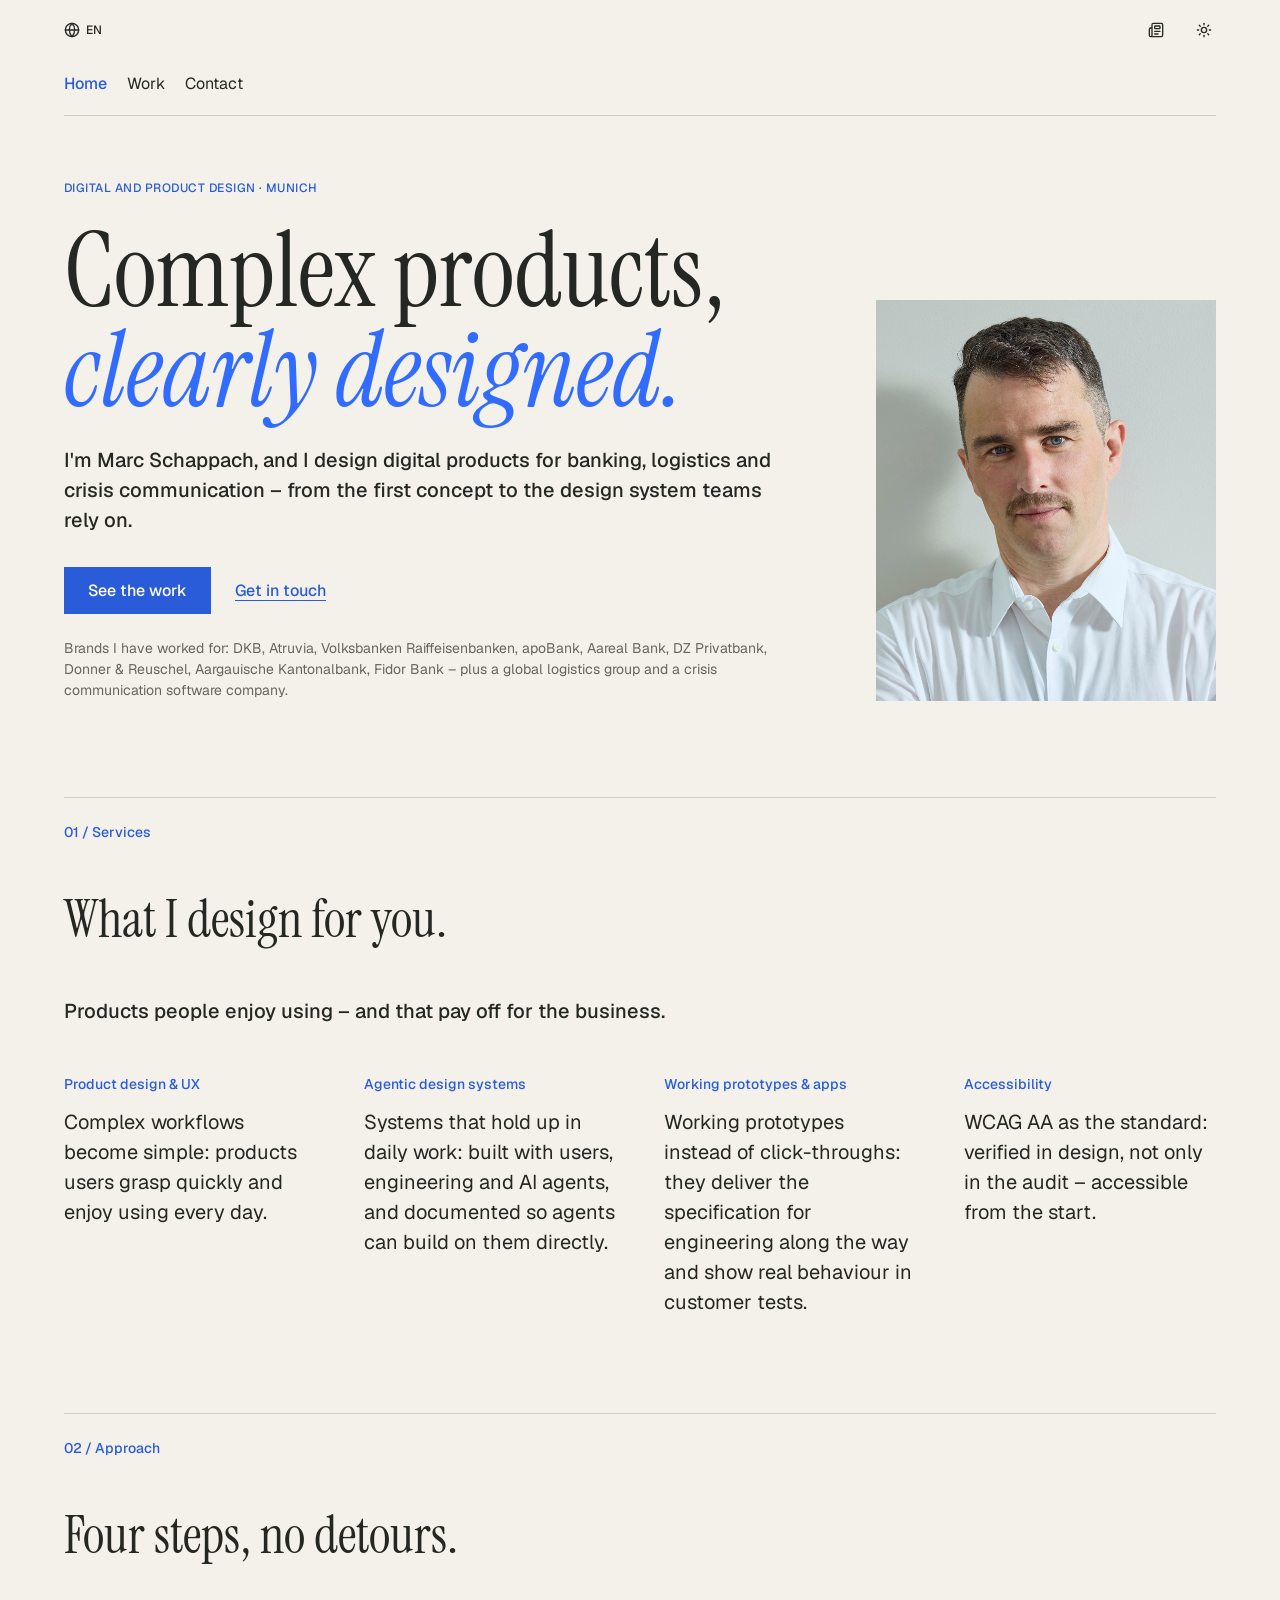
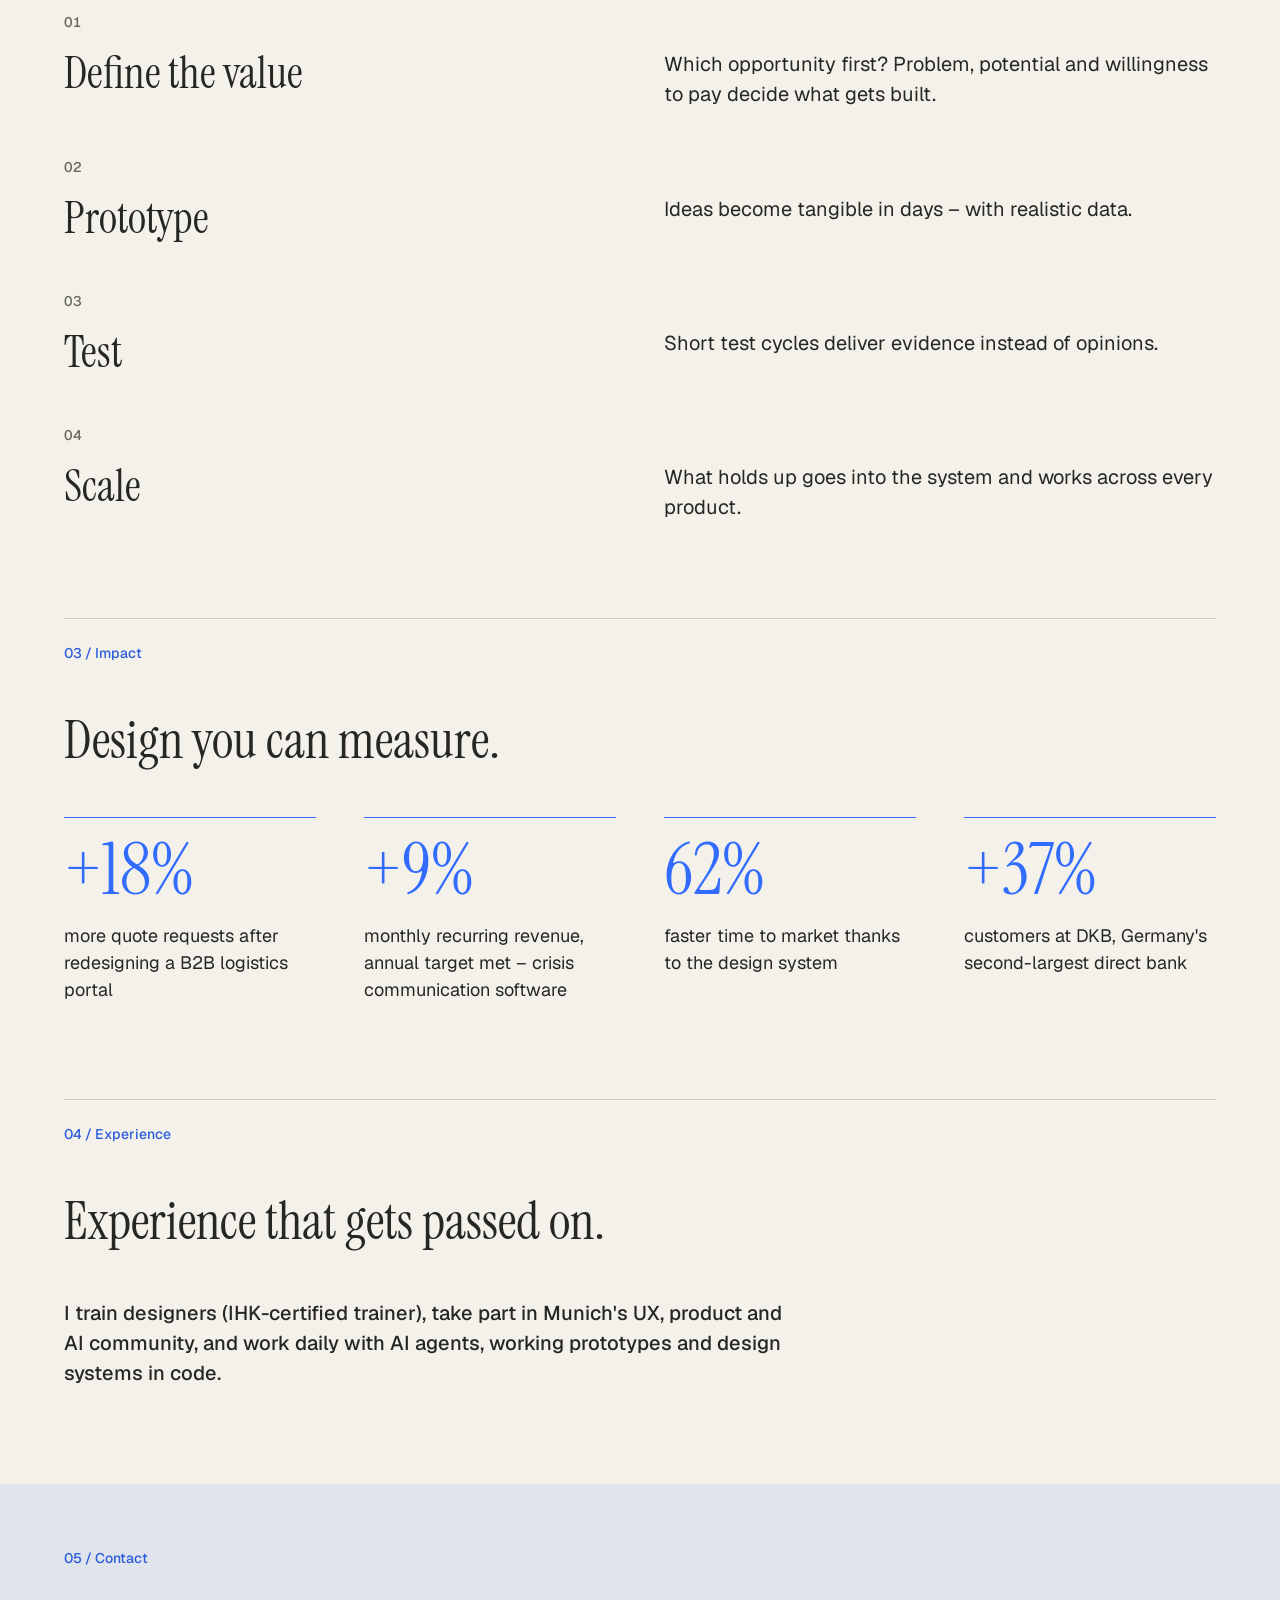
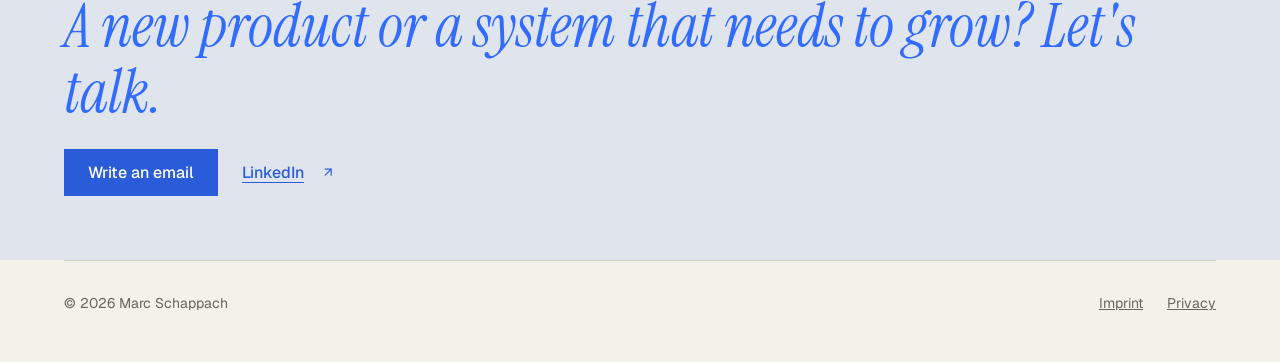
==== en/index.html @ 3225e487 "Hero aiba video" ====
<!DOCTYPE html>
<html lang="en">
<head>
  <meta charset="utf-8">
  <meta name="viewport" content="width=device-width, initial-scale=1">
  <title>Marc Schappach · UX/UI Design Lead</title>
  <meta name="description" content="Design lead for complex B2B products: design systems, automated flows and functional prototypes.">
  <meta name="robots" content="noindex, nofollow">
  <meta name="color-scheme" content="light dark">
  <meta name="theme-color" content="#f6f5f1" media="(prefers-color-scheme: light)">
  <meta name="theme-color" content="#111318" media="(prefers-color-scheme: dark)">
  <link rel="alternate" hreflang="de" href="../">
  <link rel="alternate" hreflang="en" href="./">
  <link rel="preload" href="../fonts/inter-latin-400-normal.woff2" as="font" type="font/woff2" crossorigin>
  <link rel="stylesheet" href="../css/tokens.css?v=20261125">
  <link rel="stylesheet" href="../css/site.css?v=20261125">
  <link rel="stylesheet" href="../css/start.css?v=20261125">
  <link rel="stylesheet" href="../css/editorial.css?v=20261125c">
  <script>
    /* Darstellung (Standard Editorial) und Hell/Dunkel vor dem ersten Rendern setzen – kein Flackern */
    (function () {
      var d = document.documentElement, v = null, m = null;
      try {
        v = localStorage.getItem("view"); m = localStorage.getItem("mode");
        var t = localStorage.getItem("theme"); // Einstellung bis 11/2026
        if (!v && t === "editorial") v = "editorial";
        if (!m && (t === "light" || t === "dark")) m = t;
      } catch (e) {}
      if (v !== "bento") d.setAttribute("data-view", "editorial");
      if (m === "light" || m === "dark") d.setAttribute("data-theme", m);
    })();
  </script>
  <style>[data-view="editorial"] .page--start > main:not(.e-main) { visibility: hidden; }</style>
</head>
<body>
  <a class="skip-link" href="#inhalt">Skip to content</a>
  <div class="page page--start">
    <div class="topbar">
      <a class="bar-btn bar-btn--lang" id="lang-toggle" href="../index.html" hreflang="de" aria-label="EN – switch to German" title="Deutsch"><svg class="lucide lucide-globe" viewBox="0 0 24 24" fill="none" stroke="currentColor" stroke-width="2" stroke-linecap="round" stroke-linejoin="round" aria-hidden="true" focusable="false"><circle cx="12" cy="12" r="10"/><path d="M12 2a14.5 14.5 0 0 0 0 20 14.5 14.5 0 0 0 0-20"/><path d="M2 12h20"/></svg><span class="bar-btn__text">EN</span></a>
      <button class="theme-toggle" id="theme-toggle" type="button">Display</button>
    </div>

    <main id="inhalt">
      <section class="hero" aria-labelledby="titel">
        <span class="hero__deco hero__deco--1" aria-hidden="true"></span>
        <span class="hero__deco hero__deco--2" aria-hidden="true"></span>
        <div class="hero__text">
          <p class="status label">UX/UI Design · Munich</p>
          <h1 class="display" id="titel">Design that works early.</h1>
          <p class="lead hero__lead">Design lead for complex B2B products. I combine design systems, automated flows and functional prototypes so teams can test sooner and decide with more confidence.</p>
        </div>
        <figure class="hero__photo">
          <img src="../img/marc-schappach.jpg" width="373" height="440" alt="Portrait of Marc Schappach" fetchpriority="high">
        </figure>
      </section>

      <section class="section" id="how-i-work" aria-labelledby="how-i-work-title">
        <div class="section__head">
          <p class="label">01 — How I work</p>
          <h2 class="section__title" id="how-i-work-title">From first draft to working prototype – in one go.</h2>
        </div>
        <div class="tools">
          <article class="tool">
            <div class="tool__head">
              <img class="tool__icon" src="../img/tool-figma.svg" width="72" height="72" alt="">
              <div><h3 class="tool__name">Figma</h3><p class="tool__sub">Design system</p></div>
            </div>
            <p class="body">Tokens, components and Code Connect as a single source of truth. Automated flows and early test scripts safeguard quality; structured documentation makes the system readable for AI agents.</p>
          </article>
          <article class="tool">
            <div class="tool__head">
              <img class="tool__icon" src="../img/tool-claude.svg" width="72" height="72" alt="">
              <div><h3 class="tool__name">Claude</h3><p class="tool__sub">Thinking &amp; building</p></div>
            </div>
            <p class="body">Curated Markdown contexts with rules and prompt templates bring Claude into the process – for concepts, copy and code within the boundaries of the design system.</p>
          </article>
          <article class="tool">
            <div class="tool__head">
              <img class="tool__icon" src="../img/tool-lovable.svg" width="72" height="72" alt="">
              <div><h3 class="tool__name">Lovable</h3><p class="tool__sub">Making it tangible</p></div>
            </div>
            <p class="body">Functional prototypes with generated test data and realistic scenarios. Ideas are validated before they go into development.</p>
          </article>
          <p class="lead tools__foot">Design remains the decision. AI and automation shorten the way there.</p>
        </div>
      </section>

      <section class="section" id="approach" aria-labelledby="approach-title">
        <div class="section__head">
          <p class="label">02 — Approach</p>
          <h2 class="section__title" id="approach-title">Methodically from problem to scalable solution.</h2>
        </div>
        <div class="bento">
          <article class="tile tile--surface b-half">
            <p class="label">Understand</p>
            <h3>Context before interface.</h3>
            <p class="body">Stakeholder interviews, context analysis and journey mapping clarify who uses the product and under which conditions. The outcome is prioritised requirements instead of assumptions.</p>
          </article>
          <article class="tile tile--accent b-half">
            <p class="label">Validate</p>
            <h3>Prototypes, not presentations.</h3>
            <p class="body">Functional prototypes make scenarios testable early. Usability tests in short iteration cycles deliver solid insights before any development effort is spent.</p>
          </article>
          <article class="tile tile--warm b-third">
            <p class="label">Scale</p>
            <h3>Systems that hold up.</h3>
            <p class="body">Design systems with tokens, defined states and a direct link to code keep products, platforms and teams consistent.</p>
          </article>
          <article class="tile tile--strong b-third">
            <p class="label">Accessibility</p>
            <h3>WCAG AA as the minimum.</h3>
            <p class="body">Regular accessibility audits and the related certification shape my work. AI-assisted scripts and Markdown rules check contrast, focus order and structure while still in design – not only at audit time.</p>
          </article>
          <article class="tile tile--surface b-third">
            <p class="label">Collaboration</p>
            <h3>Close to product and sales.</h3>
            <p class="body">Design as a basis for decisions in product management, engineering and sales – with measurable goals instead of matters of taste.</p>
          </article>
        </div>
      </section>

      <section class="section" id="impact" aria-labelledby="impact-title">
        <div class="impact">
          <div>
            <p class="label">03 — Impact</p>
            <h2 class="impact__title" id="impact-title">UX design driven by KPIs and OKRs.</h2>
          </div>
          <div class="kpis">
            <div class="tile tile--accent tile--metric">
              <p class="label">Alerting · Crisis management</p>
              <div class="tile__metric-group"><p class="metric">+10 %</p><p class="body">MRR increased – annual target reached</p></div>
            </div>
            <div class="tile tile--surface tile--metric">
              <p class="label">B2B logistics</p>
              <div class="tile__metric-group"><p class="metric">+20 %</p><p class="body">quote requests</p></div>
            </div>
            <div class="tile tile--surface tile--metric">
              <p class="label">Banking · Design system</p>
              <div class="tile__metric-group"><p class="metric">−70 %</p><p class="body">effort for design adjustments</p></div>
            </div>
          </div>
        </div>
      </section>

      <section class="section" id="contact" aria-labelledby="contact-title">
        <div class="contact">
          <div>
            <p class="label">04 — Contact</p>
            <h2 class="section__title" id="contact-title" style="margin-top:12px">Up for a conversation about your next product?</h2>
          </div>
          <div class="contact__actions">
            <a class="button js-mail" data-u="marc" data-d="newneed.de" href="imprint.html">Send an email</a>
            <a class="button button--ghost" href="https://www.linkedin.com/in/marc-schappach-b1103526/" rel="noopener">LinkedIn</a>
          </div>
        </div>
      </section>
    </main>

    <footer class="footer">
      <span>© 2026 Marc Schappach</span>
      <nav aria-label="Legal"><a href="imprint.html">Imprint</a><a href="privacy.html">Privacy</a></nav>
    </footer>
  </div>
  <nav class="nav" aria-label="Main navigation">
    <a href="./" aria-current="page">Home</a>
    <a href="./references/">Work</a>
    <a href="./#contact">Contact</a>
  </nav>
  <template id="editorial-start">
    <main id="inhalt" class="e-main">
      <section class="e-hero e-sec" aria-labelledby="titel">
        <div class="e-hero__text">
          <p class="e-meta e-meta--accent">Digital and product design · Munich</p>
          <h1 class="e-display" id="titel"><span>Complex products,</span> <span class="e-it">clearly designed.</span></h1>
          <p class="e-lead e-measure">I'm Marc Schappach, and I design digital products for banking, logistics and crisis communication – from the first concept to the design system teams rely on.</p>
          <div class="e-actions"><a class="e-button" href="references/">See the work</a><a class="e-link" href="#contact">Get in touch</a></div>
          <p class="e-brands">Brands I have worked for: DKB, Atruvia, Volksbanken Raiffeisenbanken, apoBank, Aareal Bank, DZ Privatbank, Donner &amp; Reuschel, Aargauische Kantonalbank, Fidor Bank – plus a global logistics group and a crisis communication software company.</p>
        </div>
        <figure class="e-hero__photo"><img src="../img/marc-schappach.jpg" width="373" height="440" alt="Portrait of Marc Schappach"></figure>
      </section>
      <section class="e-sec e-stack" id="services" aria-labelledby="services-titel">
        <h2 class="e-mark" id="services-titel">01 / Services</h2>
        <p class="e-heading">What I design for you.</p>
        <p class="e-lead e-intro">Products people enjoy using – and that pay off for the business.</p>
        <div class="e-cols e-cols--4"><div class="e-col"><h3>Product design &amp; UX</h3><p class="e-body">Complex workflows become simple: products users grasp quickly and enjoy using every day.</p></div><div class="e-col"><h3>Agentic design systems</h3><p class="e-body">Systems that hold up in daily work: built with users, engineering and AI agents, and documented so agents can build on them directly.</p></div><div class="e-col"><h3>Working prototypes &amp; apps</h3><p class="e-body">Working prototypes instead of click-throughs: they deliver the specification for engineering along the way and show real behaviour in customer tests.</p></div><div class="e-col"><h3>Accessibility</h3><p class="e-body">WCAG AA as the standard: verified in design, not only in the audit – accessible from the start.</p></div></div>
      </section>
      <section class="e-sec e-stack" id="approach" aria-labelledby="approach-titel">
        <h2 class="e-mark" id="approach-titel">02 / Approach</h2>
        <p class="e-heading">Four steps, no detours.</p>
        <div class="e-step__head"><p class="e-step__label e-step__num">01</p><div class="e-step__row"><h3 class="e-step__title">Define the value</h3><p class="e-body">Which opportunity first? Problem, potential and willingness to pay decide what gets built.</p></div></div><div class="e-step__head"><p class="e-step__label e-step__num">02</p><div class="e-step__row"><h3 class="e-step__title">Prototype</h3><p class="e-body">Ideas become tangible in days – with realistic data.</p></div></div><div class="e-step__head"><p class="e-step__label e-step__num">03</p><div class="e-step__row"><h3 class="e-step__title">Test</h3><p class="e-body">Short test cycles deliver evidence instead of opinions.</p></div></div><div class="e-step__head"><p class="e-step__label e-step__num">04</p><div class="e-step__row"><h3 class="e-step__title">Scale</h3><p class="e-body">What holds up goes into the system and works across every product.</p></div></div>
      </section>
      <section class="e-sec e-stack" id="impact" aria-labelledby="impact-titel">
        <h2 class="e-mark" id="impact-titel">03 / Impact</h2>
        <p class="e-heading">Design you can measure.</p>
        <div class="e-kpis e-kpis--4"><div class="e-kpi"><p class="e-kpi__value"><span class="e-sr">+20%</span><span aria-hidden="true" data-count>+20%</span></p><p class="e-kpi__text">more quote requests after redesigning a B2B logistics portal</p></div><div class="e-kpi"><p class="e-kpi__value"><span class="e-sr">+10%</span><span aria-hidden="true" data-count>+10%</span></p><p class="e-kpi__text">monthly recurring revenue, annual target met – crisis communication software</p></div><div class="e-kpi"><p class="e-kpi__value"><span class="e-sr">70%</span><span aria-hidden="true" data-count>70%</span></p><p class="e-kpi__text">faster time to market thanks to the design system</p></div><div class="e-kpi"><p class="e-kpi__value"><span class="e-sr">+42%</span><span aria-hidden="true" data-count>+42%</span></p><p class="e-kpi__text">customers at DKB, Germany's second-largest direct bank</p></div></div>
      </section>
      <section class="e-sec e-stack" id="experience" aria-labelledby="experience-titel">
        <h2 class="e-mark" id="experience-titel">04 / Experience</h2>
        <p class="e-heading">Experience that gets passed on.</p>
        <p class="e-lead e-intro">I train designers (IHK-certified trainer), take part in Munich's UX, product and AI community, and work daily with AI agents, working prototypes and design systems in code.</p>
      </section>
      <section class="e-sec e-takeaway" id="contact" aria-labelledby="contact-titel">
        <p class="e-label">05 / Contact</p>
        <h2 class="e-quote" id="contact-titel">A new product or a system that needs to grow? Let's talk.</h2>
        <div class="e-actions">
          <a class="e-button js-mail" data-u="marc" data-d="newneed.de" href="imprint.html">Write an email</a>
          <a class="e-link" href="https://www.linkedin.com/in/marc-schappach-b1103526/" rel="noopener">LinkedIn<svg class="arrow arrow--link lucide lucide-arrow-up-right" viewBox="0 0 24 24" fill="none" stroke="currentColor" stroke-width="2" stroke-linecap="round" stroke-linejoin="round" aria-hidden="true" focusable="false"><path d="M7 7h10v10"/><path d="M7 17 17 7"/></svg></a>
        </div>
      </section>
    </main>
  </template>
  <script src="../js/theme.js?v=20261125"></script>
  <script src="../js/site.js?v=20261125"></script>
  <script src="../js/editorial.js?v=20261125"></script>
</body>
</html>
---- css/tokens.css ----
/* ==========================================================================
   Design Tokens – 1:1 aus der Figma-Datei „CV 2026“
   Collection „Theme“: Modus Farbig (= Light) und Modus Dark.
   Light/Dark über light-dark(); umgeschaltet per prefers-color-scheme
   oder manuell über <html data-theme="light|dark">.
   ========================================================================== */

@font-face {
  font-family: "Inter";
  font-weight: 300;
  font-style: normal;
  font-display: swap;
  src: url("../fonts/inter-latin-300-normal.woff2") format("woff2");
}
@font-face {
  font-family: "Inter";
  font-weight: 400;
  font-style: normal;
  font-display: swap;
  src: url("../fonts/inter-latin-400-normal.woff2") format("woff2");
}
@font-face {
  font-family: "IBM Plex Mono";
  font-weight: 400;
  font-style: normal;
  font-display: swap;
  src: url("../fonts/ibm-plex-mono-latin-400-normal.woff2") format("woff2");
}

:root {
  color-scheme: light dark;
}
:root[data-theme="light"] {
  color-scheme: light;
}
:root[data-theme="dark"] {
  color-scheme: dark;
}

:root {
  /* Flächen */
  --color-bg-page: light-dark(#f6f5f1, #111318);
  --color-bg-surface: light-dark(#ffffff, #2a2d36);
  --color-bg-accent: light-dark(#e3eaff, #2a2d36);
  --color-bg-warm: light-dark(#ffe2cf, #2a2d36);
  --color-bg-strong: light-dark(#a9bdff, #45495a);
  --color-bg-kobalt: light-dark(#1a2676, #45495a);
  --color-bg-inverse: light-dark(#111318, #ffffff);
  --color-bg-code: #181818; /* Code-Screenshot-Kachel, in beiden Modi dunkel */

  /* Text */
  --color-text-primary: light-dark(#111318, #ffffff);
  --color-text-secondary: light-dark(#45495a, #dcdbd3);
  --color-text-on-strong: light-dark(#111318, #ffffff);
  --color-text-on-kobalt: #ffffff;
  --color-text-on-inverse: light-dark(#ffffff, #111318);

  /* Linien, Fokus */
  --color-border-rule: light-dark(#dcdbd3, #45495a);
  --color-focus: light-dark(#111318, #ffffff);
  --color-border-control: #6b6f7d;
  --color-error: light-dark(#9b1c14, #ffffff);
  --color-bg-inverse-hover: light-dark(#2a2d36, #dcdbd3);

  /* Radien, Abstände (Figma: Radius, Spacing) */
  --radius-lg: 24px;
  --radius-xl: 32px;
  --radius-full: 999px;
  --space-tile: 20px; /* Mobile */
  --layout-gap: 12px; /* Mobile */
  --page-pad: 16px;

  /* Typografie – Mobile-Stile */
  --font-sans: "Inter", system-ui, -apple-system, "Segoe UI", Roboto, sans-serif;
  --font-mono: "IBM Plex Mono", ui-monospace, "SFMono-Regular", Menlo, monospace;

  --type-display-size: 40px;
  --type-display-line: 44px;
  --type-display-track: -1.5px;
  --type-heading-size: 28px;
  --type-heading-line: 34px;
  --type-heading-track: -0.5px;
  --type-lead-size: 20px;
  --type-lead-line: 28px;
  --type-lead-track: -0.3px;
  --type-body-size: 16px;
  --type-body-line: 24px;
  --type-metric-size: 40px;
  --type-metric-line: 40px;
  --type-metric-track: -1.5px;
  --type-label-size: 12px;
  --type-label-line: 16px;

  --shadow-nav: light-dark(0 2px 10px rgb(0 0 0 / 0.08), 0 2px 12px rgb(0 0 0 / 0.5));
}

/* Web-Stile ab Tablet/Desktop (Figma: Web/Display, Lead, Body, Metric, Label) */
@media (min-width: 900px) {
  :root {
    --space-tile: 32px;
    --layout-gap: 16px;
    --page-pad: 64px;
    --type-display-size: 64px;
    --type-display-line: 68px;
    --type-display-track: -2px;
    --type-heading-size: 36px;
    --type-heading-line: 44px;
    --type-heading-track: -1px;
    --type-lead-size: 24px;
    --type-lead-line: 32px;
    --type-lead-track: -0.5px;
    --type-body-size: 18px;
    --type-body-line: 28px;
    --type-metric-size: 56px;
    --type-metric-line: 56px;
    --type-metric-track: -2px;
    --type-label-size: 13px;
    --type-label-line: 18px;
  }
}
---- css/site.css ----
/* ==========================================================================
   Seitenstile – Mobile first (390 px), ab 900 px Bento-Raster aus Web Desktop
   ========================================================================== */

*,
*::before,
*::after {
  box-sizing: border-box;
}

html {
  -webkit-text-size-adjust: 100%;
}

body {
  margin: 0;
  background: var(--color-bg-page);
  color: var(--color-text-primary);
  font-family: var(--font-sans);
  font-size: var(--type-body-size);
  line-height: var(--type-body-line);
  -webkit-font-smoothing: antialiased;
}

img {
  display: block;
  max-width: 100%;
  height: auto;
}

p,
h1,
h2,
ul,
figure {
  margin: 0;
  padding: 0;
}

ul {
  list-style: none;
}

/* ---------- Fokus (WCAG 2.4.7 / 2.4.11): 3 px Außenrand ---------- */
:focus-visible {
  outline: 3px solid var(--color-focus);
  outline-offset: 3px;
}

.skip-link {
  position: absolute;
  left: 16px;
  top: -80px;
  z-index: 20;
  padding: 14px 20px;
  border-radius: var(--radius-full);
  background: var(--color-bg-inverse);
  color: var(--color-text-on-inverse);
  font-size: 15px;
  line-height: 20px;
  text-decoration: none;
}
.skip-link:focus {
  top: 16px;
}

/* ---------- Seite & Raster ---------- */
.page {
  max-width: 1280px;
  margin: 0 auto;
  padding: 0 var(--page-pad) 120px;
}

.topbar {
  display: flex;
  justify-content: space-between;
  align-items: center;
  gap: 8px;
  padding: 8px 0;
}

.theme-toggle {
  display: inline-flex;
  align-items: center;
  min-height: 48px;
  padding: 0 16px;
  border: 0;
  border-radius: var(--radius-full);
  background: transparent;
  color: var(--color-text-secondary);
  font-family: var(--font-mono);
  font-size: var(--type-label-size);
  line-height: var(--type-label-line);
  letter-spacing: 0.04em;
  text-transform: uppercase;
  cursor: pointer;
}
.theme-toggle:hover {
  box-shadow: inset 0 0 0 2px var(--color-text-primary);
}
/* Sprachschalter: gleiche Form wie der Darstellungs-Schalter, aber ein Link auf die Gegenseite */
a.theme-toggle {
  text-decoration: none;
}

.grid {
  display: grid;
  grid-template-columns: repeat(2, minmax(0, 1fr));
  gap: var(--layout-gap);
}

.c-full { grid-column: 1 / -1; }
.c-main { grid-column: 1 / -1; }
.c-side { grid-column: 1 / -1; }
.c-third { grid-column: 1 / -1; }
.c-half { grid-column: span 1; }

@media (min-width: 900px) {
  .grid { grid-template-columns: repeat(3, minmax(0, 1fr)); }
  .c-main { grid-column: span 2; }
  .c-side,
  .c-third,
  .c-half { grid-column: span 1; }
}

/* ---------- Bento-Kachel (Web/Bento-Kachel) ---------- */
.tile {
  display: flex;
  flex-direction: column;
  justify-content: space-between;
  gap: 24px;
  padding: var(--space-tile);
  border-radius: var(--radius-lg);
  color: var(--color-text-primary);
  min-width: 0;
}

.tile--surface { background: var(--color-bg-surface); }
.tile--accent { background: var(--color-bg-accent); }
.tile--warm { background: var(--color-bg-warm); }
.tile--strong { background: var(--color-bg-strong); color: var(--color-text-on-strong); }
.tile--kobalt { background: var(--color-bg-kobalt); color: var(--color-text-on-kobalt); }

.tile--tall { min-height: 240px; }
.tile--metric { min-height: 190px; }
.tile--rows { gap: 16px; }

@media (min-width: 900px) {
  .tile--tall { min-height: 360px; }
  .tile--metric { min-height: 220px; }
  .tile--text { min-height: 240px; }
  .tile--wide { min-height: 360px; }
  .tile--short { min-height: 200px; }
}

.label {
  font-weight: 400;
  font-family: var(--font-mono);
  font-size: var(--type-label-size);
  line-height: var(--type-label-line);
  letter-spacing: 0.04em;
  text-transform: uppercase;
  color: var(--color-text-secondary);
}
.tile--strong .label { color: var(--color-text-on-strong); }
.tile--kobalt .label { color: var(--color-text-on-kobalt); }

.display {
  font-size: var(--type-display-size);
  line-height: var(--type-display-line);
  letter-spacing: var(--type-display-track);
  font-weight: 400;
  overflow-wrap: break-word;
}

.lead {
  font-size: var(--type-lead-size);
  line-height: var(--type-lead-line);
  letter-spacing: var(--type-lead-track);
}

.body {
  font-size: var(--type-body-size);
  line-height: var(--type-body-line);
}

.metric {
  font-size: var(--type-metric-size);
  line-height: var(--type-metric-line);
  letter-spacing: var(--type-metric-track);
  font-weight: 300;
}

.tile__metric-group {
  display: flex;
  flex-direction: column;
  gap: 12px;
}
.tile--metric .body { color: var(--color-text-secondary); }
.tile--strong.tile--metric .body { color: var(--color-text-on-strong); }

/* Aufzählung: feiner Strich, Folgezeilen fluchten mit dem Text (hängender Einzug) */
.list {
  list-style: none;
  margin: 0;
  padding: 0;
  display: flex;
  flex-direction: column;
  gap: 0.45em;
}
.list li {
  position: relative;
  padding-left: 1.1em;
}
.list li::before {
  content: "–";
  position: absolute;
  left: 0;
  font-weight: 300;
  opacity: 0.45;
}

/* Deutsche Texte automatisch trennen (Video-telefonie statt Videotelefoni-e) */
:lang(de) .heading,
:lang(de) .lead,
:lang(de) .body {
  -webkit-hyphens: auto;
  hyphens: auto;
  hyphenate-limit-chars: 7 3 3;
  overflow-wrap: normal;
}

/* Große Titel nur an gesetzten Stellen trennen (&shy; im Text, z. B. Video|telefonie) */
:lang(de) .display { -webkit-hyphens: manual; hyphens: manual; }

/* Zustände der Live Activity: untereinander, ab Tablet zweispaltig */
.states {
  list-style: none;
  margin: 0;
  padding: 0;
  display: grid;
  grid-template-columns: 1fr;
  gap: 12px;
  align-items: start;
}
@media (min-width: 700px) {
  .states { grid-template-columns: 1fr 1fr; gap: 16px; }
}
.states img {
  display: block;
  width: 100%;
  height: auto;
}

/* ---------- Kachel als Link: ganze Fläche klickbar ---------- */
a.tile {
  color: inherit;
  text-decoration: none;
}
@media (hover: hover) {
  a.tile:hover {
    box-shadow: inset 0 0 0 2px var(--color-text-primary); /* Hover: Form, nicht nur Farbe */
  }
}
a.tile:active {
  box-shadow: inset 0 0 0 3px var(--color-text-primary), inset 0 3px 8px rgb(0 0 0 / 0.18);
}
.arrow {
  display: inline-block;
  width: 0.9em;
  height: 0.9em;
  margin-left: 0.15em;
  vertical-align: -0.08em;
}

/* ---------- Bilder ---------- */
.figure {
  display: flex;
  flex-direction: column;
  gap: 12px;
  min-width: 0;
}
.shot {
  overflow: hidden;
  border-radius: var(--radius-lg); /* Exporte haben Rundung eingebrannt; CSS-Radius schneidet identisch nach */
}
.shot img {
  width: 100%;
  height: auto;
}

.code-tile {
  overflow: hidden;
  border-radius: var(--radius-xl);
  background: var(--color-bg-code);
}
.code-tile .shot {
  border-radius: 0;
}

@media (min-width: 900px) {
  .figure { gap: 22px; }
}

/* ---------- Navigation (Web/Navigation, schwebende Pille) ---------- */
.nav {
  position: fixed;
  left: 50%;
  bottom: 16px;
  z-index: 10;
  display: flex;
  gap: 4px;
  padding: 6px;
  transform: translateX(-50%);
  border-radius: var(--radius-full);
  background: var(--color-bg-surface);
  box-shadow: var(--shadow-nav);
}
.nav a {
  display: flex;
  align-items: center;
  min-height: 48px;
  padding: 0 16px;
  border-radius: var(--radius-full);
  color: var(--color-text-primary);
  font-size: 15px;
  line-height: 20px;
  text-decoration: none;
  white-space: nowrap;
}
.nav a:hover {
  box-shadow: inset 0 0 0 2px var(--color-text-primary);
}
.nav a[aria-current="page"] {
  background: var(--color-bg-inverse);
  color: var(--color-text-on-inverse);
}
/* Mobile: „Über mich“ und „Lebenslauf“ ausblenden */
.nav .nav__desktop { display: none; }
@media (min-width: 600px) {
  .nav .nav__desktop { display: flex; }
}

/* ---------- Referenz-Navigation (oben auf jeder Referenzseite) ---------- */
.ref-nav ul {
  display: flex;
  gap: 8px;
  overflow-x: auto;
  scroll-padding-inline: 24px;
  padding: 3px; /* Platz für Fokusrahmen */
  margin: -3px;
  scrollbar-width: none;
}
.ref-nav ul::-webkit-scrollbar { display: none; }
.ref-nav a {
  display: flex;
  align-items: center;
  gap: 10px;
  min-height: 48px;
  padding: 0 18px;
  border-radius: var(--radius-full);
  background: var(--color-bg-surface);
  color: var(--color-text-primary);
  font-size: 15px;
  line-height: 20px;
  text-decoration: none;
  white-space: nowrap;
}
@media (hover: hover) {
  .ref-nav a:hover { box-shadow: inset 0 0 0 2px var(--color-text-primary); }
}
.ref-nav a[aria-current="page"] {
  background: var(--color-bg-inverse);
  color: var(--color-text-on-inverse);
}
.ref-nav__num {
  font-family: var(--font-mono);
  font-size: var(--type-label-size);
  line-height: var(--type-label-line);
  letter-spacing: 0.04em;
}

/* ---------- Bewegung reduzieren ---------- */
@media (prefers-reduced-motion: reduce) {
  * { scroll-behavior: auto !important; transition: none !important; animation: none !important; }
}

/* ---------- Zugangsmaske (Mobile · Geschützter Bereich – Zugang) ---------- */
.page--gate .grid { display: block; max-width: 560px; margin: 0 auto; padding-top: 56px; }
@media (min-width: 900px) { .page--gate .grid { padding-top: 120px; } }

.gate { gap: 20px; padding: 28px var(--space-tile); justify-content: flex-start; }
.heading {
  font-size: var(--type-heading-size);
  line-height: var(--type-heading-line);
  letter-spacing: var(--type-heading-track);
  font-weight: 400;
}
.gate__copy { color: var(--color-text-secondary); }

.field { display: flex; flex-direction: column; gap: 8px; }
.field__label { font-weight: 600; font-size: 16px; line-height: 22px; }
.field__input {
  width: 100%;
  min-height: 52px;
  padding: 15px 20px;
  border: 1px solid var(--color-border-control);
  border-radius: var(--radius-full);
  background: var(--color-bg-surface);
  color: var(--color-text-primary);
  font: inherit;
  font-size: 18px;
  line-height: 22px;
}
.field__input:hover { border-color: var(--color-text-primary); }
.field__input[aria-invalid="true"] { border-color: var(--color-error); box-shadow: inset 0 0 0 1px var(--color-error); }
.field__hint { font-size: 14px; line-height: 20px; color: var(--color-text-secondary); }
.field__error {
  display: flex; gap: 8px; align-items: flex-start;
  font-size: 14px; line-height: 20px; font-weight: 600; color: var(--color-error);
}
.field__error[hidden] { display: none; }
.field__error svg { flex: none; width: 20px; height: 20px; }

.button {
  display: inline-flex; align-items: center; justify-content: center;
  width: 100%; min-height: 48px; padding: 14px 24px;
  border: 0; border-radius: var(--radius-full);
  background: var(--color-bg-inverse); color: var(--color-text-on-inverse);
  font: inherit; font-weight: 600; font-size: 16px; line-height: 20px; cursor: pointer;
}
.button:hover { background: var(--color-bg-inverse-hover); box-shadow: inset 0 0 0 2px var(--color-text-primary); }
.button[aria-disabled="true"] { opacity: 0.6; cursor: progress; }
.gate form { display: flex; flex-direction: column; gap: 20px; }
.gate__request { font-size: 16px; line-height: 22px; }
.gate__request a {
  color: var(--color-text-primary); font-weight: 600;
  text-decoration: underline; text-underline-offset: 4px; text-decoration-thickness: 1px;
}
.gate__request a:hover { text-decoration-thickness: 2px; }

/* ---------- Referenz-Seiten: Handy-Bild-Kachel, Stapel, Textspalte ---------- */
.stack { display: flex; flex-direction: column; gap: 12px; }
.body--secondary { color: var(--color-text-secondary); }
.c-text2 { grid-column: 1 / -1; }

.phone { align-items: center; justify-content: flex-start; gap: 12px; }
.phone__img {
  width: 100%;
  max-width: 280px;
  height: auto;
  border-radius: var(--radius-lg);
}
.phone .label { align-self: stretch; }

.arrow--back { margin-left: 0; margin-right: 0.15em; }
/* Pfeil direkt an Link/Knopf-Text (ohne Leerzeichen, damit die Unterstreichung nicht über die Lücke läuft) */
.arrow--link { margin-left: 0.3em; }
.arrow--back.arrow--link { margin-left: 0; margin-right: 0.3em; }

@media (min-width: 900px) {
  .phone { grid-row: span 3; justify-content: flex-start; gap: 22px; }
  .phone__img { max-width: none; }
  .c-text2 { grid-column: 2 / span 2; }
}

/* Programmatisch fokussierte Überschrift (nach dem Entsperren) ohne Rahmen */
h1[tabindex="-1"]:focus { outline: none; }

/* ---------- Bildpaare (Vorher/Nachher, Light/Dark) und Abschnittslabels ---------- */
.duo { display: grid; grid-template-columns: minmax(0, 1fr); gap: var(--layout-gap); }
.duo > .tile { min-height: 0; }
.section-label { padding-top: 16px; }
@media (min-width: 600px) {
  .duo { grid-template-columns: repeat(2, minmax(0, 1fr)); }
  .duo--editor { grid-template-columns: minmax(0, 498fr) minmax(0, 868fr); }
}
@media (min-width: 900px) {
  .duo--compare { grid-template-columns: repeat(2, minmax(0, 1fr)); align-items: start; }
  .section-label { padding-top: 24px; }
}

/* ---------- Referenz 05 · Banking: Hero, Screen-Reihen, Logowand ---------- */
.hero-shot { width: 100%; height: auto; }

.screens {
  display: grid;
  grid-template-columns: repeat(2, minmax(0, 1fr));
  gap: 12px;
  justify-items: center;
  padding: 20px;
  border-radius: var(--radius-lg);
}
.screens--accent { background: var(--color-bg-accent); }
.screens--warm { background: var(--color-bg-warm); }
.screens img { width: 100%; max-width: 262px; height: auto; }

/* Logos sind dunkel: Fläche bleibt auch im Dunkelmodus hell (wie in Figma) */
.logo-wall {
  display: grid;
  grid-template-columns: repeat(2, minmax(0, 1fr));
  gap: 28px 12px;
  align-items: center;
  justify-items: center;
  margin: 0;
  padding: 32px 20px;
  list-style: none;
  border-radius: var(--radius-lg);
  background: light-dark(#ffffff, #f6f5f1);
}
.logo-wall img { max-width: 100%; height: auto; } /* Breite aus dem width-Attribut (halbe Exportgröße, 2x scharf) */

@media (min-width: 900px) {
  .screens { grid-template-columns: repeat(4, minmax(0, 1fr)); gap: 32px; padding: 64px 48px; }
  .logo-wall { grid-template-columns: repeat(4, minmax(0, 1fr)); gap: 48px 32px; padding: 56px 48px; }
}

/* Blättern: einheitlich Zurück (links) und Weiter (rechts) am Ende jeder Referenz */
.pager {
  display: grid;
  grid-template-columns: repeat(2, minmax(0, 1fr));
  gap: var(--layout-gap);
}
.pager .tile { min-height: 160px; }
.pager__num { white-space: nowrap; }
@media (max-width: 599px) {
  .pager .lead { font-size: 18px; line-height: 24px; hyphens: auto; }
}
@media (min-width: 900px) {
  .pager .tile { min-height: 200px; }
}

/* ---------- Darstellungs-Schalter: Automatisch · Hell · Dunkel · Editorial ---------- */
.theme-switch {
  display: inline-flex;
  flex-wrap: wrap;
  align-items: center;
  gap: 2px;
  font-family: var(--font-mono);
  font-size: var(--type-label-size);
  line-height: var(--type-label-line);
  letter-spacing: 0.04em;
  text-transform: uppercase;
  color: var(--color-text-secondary);
}
.theme-switch__label { padding: 0 6px 0 16px; }
.theme-switch button {
  display: inline-flex;
  align-items: center;
  min-height: 44px;
  padding: 0 10px;
  border: 0;
  border-radius: var(--radius-full);
  background: transparent;
  color: var(--color-text-secondary);
  font: inherit;
  letter-spacing: inherit;
  text-transform: inherit;
  cursor: pointer;
}
.theme-switch button:hover { box-shadow: inset 0 0 0 2px var(--color-text-primary); color: var(--color-text-primary); }
.theme-switch button[aria-pressed="true"] { background: var(--color-bg-surface); color: var(--color-text-primary); }
.theme-switch__short { display: none; }
@media (max-width: 599px) {
  .theme-switch__label { padding-left: 0; }
  .theme-switch button:has(.theme-switch__short) .theme-switch__long { display: none; }
  .theme-switch__short { display: inline; }
}
/* Schalterleiste liegt über den Deko-Kreisen der Startseite */
.topbar { position: relative; z-index: 2; }

/* ---------- Schalterleiste (Release 25.11.2026) ----------
   Eine Zeile, drei Symbol-Knöpfe: links Sprache (Globus + DE/EN, Link auf die Gegenseite),
   rechts Darstellung (Bento ↔ Editorial) und Hell/Dunkel (Sonne ↔ Mond).
   Jedes Symbol zeigt den aktuellen Zustand, ein Klick wechselt.
   Feste Höhe in Bento und Editorial, auf Mobile und Desktop – nichts springt beim Wechsel. */
.topbar,
[data-view="editorial"] .topbar {
  box-sizing: border-box;
  height: var(--topbar-height, 60px);
  padding: 0;
  flex-wrap: nowrap;
  row-gap: 0;
}
.topbar__end { display: inline-flex; align-items: center; gap: 4px; margin-right: -10px; }
.bar-btn {
  display: inline-flex;
  align-items: center;
  justify-content: center;
  gap: 6px;
  min-width: 44px;   /* WCAG 2.5.5 (AAA) */
  height: 44px;
  padding: 0 10px;
  border: 0;
  border-radius: var(--radius-full);
  background: transparent;
  color: var(--color-text-primary);
  font-family: var(--font-mono);
  font-size: var(--type-label-size);
  line-height: 1;
  letter-spacing: 0.04em;
  text-transform: uppercase;
  text-decoration: none;
  cursor: pointer;
}
.bar-btn--lang { margin-left: -10px; }
.bar-btn:hover { box-shadow: inset 0 0 0 2px var(--color-text-primary); }
.bar-btn svg { flex: none; width: 18px; height: 18px; }
/* Platzhalter bis theme.js die beiden Knöpfe einsetzt: Breite reservieren, Text nicht zeigen */
.theme-toggle#theme-toggle { visibility: hidden; width: 92px; min-height: 44px; padding: 0; }
---- css/start.css ----
/* Startseite – nutzt tokens.css + site.css, ergänzt nur Start-spezifisches */
html { scroll-behavior: smooth; scroll-padding-top: 24px; }
.page--start { overflow-x: clip; }
.section { padding-top: 72px; }
.section__head { display: grid; gap: 12px; margin-bottom: 28px; }
.section__title { font-size: var(--type-heading-size); line-height: var(--type-heading-line); letter-spacing: var(--type-heading-track); font-weight: 400; max-width: 22ch; }
@media (min-width: 900px) {
  .section { padding-top: 112px; }
  .section__head { grid-template-columns: 1fr 2fr; align-items: end; margin-bottom: 40px; }
  .section__head .label { padding-bottom: 8px; }
}

/* Hero */
.hero { position: relative; padding-top: 24px; display: grid; gap: 32px; }
.hero__deco { position: absolute; border-radius: 50%; pointer-events: none; z-index: 0; }
.hero__deco--1 { width: 220px; height: 220px; right: -90px; top: -30px; background: var(--color-bg-accent); }
.hero__deco--2 { width: 120px; height: 120px; left: -50px; bottom: 40px; background: var(--color-bg-warm); }
.hero__text, .hero__photo { position: relative; z-index: 1; }
.status { display: inline-flex; align-items: center; gap: 8px; padding: 6px 14px 6px 12px; border-radius: var(--radius-full); background: var(--color-bg-surface); }
.status::before { content: ""; width: 9px; height: 9px; border-radius: 50%; background: var(--color-bg-kobalt); }
.hero h1 { margin: 24px 0; }
.hero__lead { color: var(--color-text-secondary); max-width: 34ch; }
.hero__photo { margin: 0; border-radius: var(--radius-xl); overflow: hidden; background: var(--color-bg-strong); aspect-ratio: 373 / 440; max-width: 373px; }
.hero__photo img { width: 100%; height: 100%; object-fit: cover; }
@media (min-width: 900px) {
  .hero { grid-template-columns: 1.6fr 1fr; align-items: center; gap: 48px; padding-top: 32px; }
  .hero__deco--1 { width: 340px; height: 340px; right: -120px; top: -40px; }
  .hero__deco--2 { width: 190px; height: 190px; left: auto; right: 38%; bottom: -30px; }
  .hero__photo { justify-self: end; width: 100%; }
}

/* Arbeitsweise */
.tools { display: grid; gap: 28px; padding: var(--space-tile); border-radius: var(--radius-xl); background: var(--color-bg-surface); }
.tool { display: grid; gap: 16px; align-content: start; }
.tool__head { display: flex; align-items: center; gap: 16px; }
.tool__icon { width: 56px; height: 56px; border-radius: 16px; flex: none; }
.tool__name { font-size: 20px; line-height: 26px; font-weight: 600; }
.tool__sub { font-size: 14px; line-height: 18px; color: var(--color-text-secondary); }
.tools__foot { border-top: 1px solid var(--color-border-rule); padding-top: 20px; color: var(--color-text-primary); }
@media (min-width: 900px) {
  .tools { grid-template-columns: repeat(3, minmax(0, 1fr)); gap: 24px 24px; padding: 48px 32px 32px; }
  .tools__foot { grid-column: 1 / -1; margin-top: 8px; padding-top: 28px; }
  .tool__icon { width: 56px; height: 56px; border-radius: 16px; flex: none; }
}

/* Ansatz */
.bento { display: grid; gap: var(--layout-gap); }
.bento .tile { gap: 16px; justify-content: flex-start; }
.bento .tile h3 { font-size: var(--type-lead-size); line-height: var(--type-lead-line); letter-spacing: var(--type-lead-track); font-weight: 400; }
@media (min-width: 900px) {
  .bento { grid-template-columns: repeat(6, minmax(0, 1fr)); }
  .bento .b-half { grid-column: span 3; }
  .bento .b-third { grid-column: span 2; }
  .bento .tile { padding: 32px; }
}

/* Wirkung */
.impact { position: relative; overflow: hidden; background: var(--color-bg-kobalt); color: var(--color-text-on-kobalt); border-radius: var(--radius-xl); padding: 32px var(--space-tile); display: grid; gap: 28px; }
@media (min-width: 900px) { .impact { padding: 80px 48px 48px; gap: 48px; } }
.impact::after { content: ""; position: absolute; width: 240px; height: 240px; border-radius: 50%; right: -70px; top: -120px; background: var(--color-bg-strong); opacity: .35; pointer-events: none; }
.impact > div > .label { color: var(--color-text-on-kobalt); }
.kpis .tile .label { color: var(--color-text-secondary); }
.impact__title { position: relative; z-index: 1; font-size: var(--type-heading-size); line-height: var(--type-heading-line); letter-spacing: var(--type-heading-track); font-weight: 400; margin-top: 12px; }
.kpis { position: relative; z-index: 1; display: grid; gap: var(--layout-gap); }
@media (min-width: 900px) { .kpis { grid-template-columns: repeat(3, minmax(0, 1fr)); } }
.kpis .tile { min-height: 190px; }
.kpis .tile--surface .label, .kpis .tile--surface .body { color: var(--color-text-secondary); }

/* Kontakt */
.contact { display: grid; gap: 28px; align-items: center; }
.contact__actions { display: flex; flex-wrap: wrap; gap: 12px; }
.contact .button { width: auto; text-decoration: none; padding: 14px 28px; }
.button--ghost { background: transparent; color: var(--color-text-primary); box-shadow: inset 0 0 0 2px var(--color-text-primary); }
.button--ghost:hover { background: var(--color-bg-surface); }
@media (min-width: 900px) { .contact { grid-template-columns: 1.4fr 1fr; } .contact__actions { justify-content: flex-end; } }

.footer { display: flex; flex-wrap: wrap; gap: 12px 32px; justify-content: space-between; padding-top: 72px; color: var(--color-text-secondary); font-size: 15px; }
.footer nav { display: flex; gap: 24px; }
.footer a { color: inherit; }

/* Rechtstexte */
.legal { max-width: 720px; margin: 0 auto; padding-top: 24px; }
.legal h1 { font-size: var(--type-display-size); line-height: var(--type-display-line); letter-spacing: var(--type-display-track); font-weight: 400; margin: 28px 0; }
.legal h2 { font-size: 20px; line-height: 28px; font-weight: 600; margin: 36px 0 8px; }
.legal p { margin-bottom: 12px; }
.legal a { color: inherit; }

.tool__name, .bento .tile h3 { margin: 0; }
---- css/editorial.css ----
/* ==========================================================================
   Darstellung „Editorial“ – 1:1 aus Figma „CV 2026“
   Theme-Modus „Editorial“, Responsive-Modi „390“ (Mobile) und „1280“ (Desktop),
   Text-Styles Editorial/* (Instrument Serif + Geist).
   Aktiv mit <html data-view="editorial">; hell/dunkel über data-theme="light|dark"
   oder (ohne Attribut) über die Systemeinstellung. Bento bleibt unberührt.
   ========================================================================== */

@font-face {
  font-family: "Instrument Serif";
  font-weight: 400;
  font-style: normal;
  font-display: swap;
  src: url("../fonts/instrument-serif-latin-400-normal.woff2") format("woff2");
}
@font-face {
  font-family: "Instrument Serif";
  font-weight: 400;
  font-style: italic;
  font-display: swap;
  src: url("../fonts/instrument-serif-latin-400-italic.woff2") format("woff2");
}
@font-face {
  font-family: "Geist";
  font-weight: 400;
  font-style: normal;
  font-display: swap;
  src: url("../fonts/geist-latin-400-normal.woff2") format("woff2");
}
@font-face {
  font-family: "Geist";
  font-weight: 500;
  font-style: normal;
  font-display: swap;
  src: url("../fonts/geist-latin-500-normal.woff2") format("woff2");
}

/* ---------- Tokens (Figma: Primitives + Theme-Modus Editorial) ---------- */
:root[data-view="editorial"] {
  color-scheme: light;

  /* Primitives */
  --e-paper-50: #f4f1eb;
  --e-paper-100: #e8e5de;
  --e-paper-300: #cecec2;
  --e-olive-600: #65665d;
  --e-ink-900: #252822;
  --e-azure-100: #e0e4ed;
  --e-azure-300: #92aef5;
  --e-azure-700: #316cff; /* Figma azure/700 – Akzent für große Schrift, Linien, Fokus */
  --e-azure-800: #2a5cd9; /* Figma azure/800 – Akzent für kleine Schrift und Flächen mit weißer Schrift (WCAG AA) */
  --e-white: #ffffff;
  --e-red-700: #9b1c14;
  /* Primitives Dunkel (Figma: night/*) */
  --e-night-950: #151713;
  --e-night-900: #1c1f1a;
  --e-night-800: #262922;
  --e-night-700: #3a3d35;
  --e-night-400: #a3a596;
  --e-night-azure: #1b2233;
  --e-night-error: #ff8a7a;

  /* Semantik (color/*) */
  --e-bg-page: var(--e-paper-50);
  --e-bg-surface: var(--e-white);
  --e-bg-stage: var(--e-paper-100);
  --e-bg-highlight: var(--e-azure-100);
  --e-bg-strong: var(--e-azure-800);   /* weiße Schrift 5,78 : 1 */
  --e-bg-strong-hover: var(--e-ink-900);
  --e-text-primary: var(--e-ink-900);
  --e-text-secondary: var(--e-olive-600);
  --e-text-accent: var(--e-azure-800);       /* 5,13 : 1 auf Papier */
  --e-text-accent-large: var(--e-azure-700); /* 3,95 : 1 – nur ab großer Schrift (AA Large) */
  --e-text-on-strong: var(--e-white);
  --e-border-rule: var(--e-paper-300);
  --e-border-accent: var(--e-azure-700);
  --e-border-control: var(--e-olive-600);
  --e-focus: var(--e-azure-700);
  --e-error: var(--e-red-700);

  /* Schriften */
  --e-serif: "Instrument Serif", "Iowan Old Style", Georgia, serif;
  --e-sans: "Geist", system-ui, -apple-system, "Segoe UI", Roboto, sans-serif;

  /* Responsive „390“ (Mobile first) */
  --e-display-size: 52px;  --e-display-line: 52px;
  --e-heading-size: 34px;  --e-heading-line: 38px;
  --e-step-size: 30px;     --e-step-line: 35px;
  --e-quote-size: 38px;    --e-quote-line: 42px;
  --e-metric-size: 52px;   --e-metric-line: 52px;
  --e-pager-size: 26px;    --e-pager-line: 34px;
  --e-body-size: 17px;     --e-body-line: 26px;
  --e-body-s-size: 16px;   --e-body-s-line: 24px;
  --e-nav-size: 15px;      --e-nav-line: 22px;
  --e-label-size: 13px;    --e-label-line: 20px;
  --e-meta-size: 11px;     --e-meta-line: 16px;

  --e-section: 56px;     /* editorial/section */
  --e-block: 40px;       /* editorial/block */
  --e-col-gap: 24px;     /* editorial/column-gap */
  --e-measure: 720px;    /* editorial/measure */
  --e-stage-pad: 24px 16px;
  --page-pad: 20px;      /* layout/margin */

  /* Bento-Tokens auf Editorial umbiegen (Zugangsmaske, Rechtliches) */
  --color-bg-page: var(--e-bg-page);
  --color-bg-surface: var(--e-bg-surface);
  --color-bg-accent: var(--e-bg-highlight);
  --color-bg-warm: var(--e-bg-stage);
  --color-bg-strong: var(--e-bg-strong);
  --color-bg-kobalt: var(--e-bg-strong);
  --color-bg-inverse: var(--e-bg-strong);
  --color-bg-inverse-hover: var(--e-ink-900);
  --color-text-primary: var(--e-text-primary);
  --color-text-secondary: var(--e-text-secondary);
  --color-text-on-strong: var(--e-text-on-strong);
  --color-text-on-kobalt: var(--e-text-on-strong);
  --color-text-on-inverse: var(--e-text-on-strong);
  --color-border-rule: var(--e-border-rule);
  --color-border-control: var(--e-border-control);
  --color-focus: var(--e-focus);
  --color-error: var(--e-error);
  --font-sans: var(--e-sans);
  --radius-lg: 0;
  --radius-xl: 0;
}

@media (min-width: 900px) {
  :root[data-view="editorial"] {
    /* Responsive „1280“ */
    --e-display-size: 104px; --e-display-line: 100px;
    --e-heading-size: 52px;  --e-heading-line: 57px;
    --e-step-size: 44px;     --e-step-line: 49px;
    --e-quote-size: 60px;    --e-quote-line: 66px;
    --e-metric-size: 72px;   --e-metric-line: 72px;
    --e-pager-size: 36px;    --e-pager-line: 48px;
    --e-body-size: 20px;     --e-body-line: 30px;
    --e-body-s-size: 18px;   --e-body-s-line: 27px;
    --e-nav-size: 16px;      --e-nav-line: 23px;
    --e-label-size: 14px;    --e-label-line: 21px;
    --e-meta-size: 12px;     --e-meta-line: 17px;
    --e-section: 96px;
    --e-block: 64px;
    --e-col-gap: 48px;
    --e-stage-pad: 48px 32px;
    --page-pad: 64px;
  }
}


/* ---------- Editorial Dunkel (Figma: Theme-Modus „Editorial Dunkel“) ----------
   Gilt bei data-theme="dark" oder – ohne feste Wahl – wenn das System dunkel ist.
   Kontraste auf night/950: Text 16 : 1 · Sekundär 7,2 : 1 · Akzent 8,2 : 1 · Button 8,2 : 1 */
:root[data-view="editorial"][data-theme="dark"] {
  color-scheme: dark;
  --e-bg-page: var(--e-night-950);
  --e-bg-surface: var(--e-night-900);
  --e-bg-stage: var(--e-night-800);
  --e-bg-highlight: var(--e-night-azure);
  --e-bg-strong: var(--e-azure-300);
  --e-bg-strong-hover: var(--e-paper-300);
  --e-text-primary: var(--e-paper-50);
  --e-text-secondary: var(--e-night-400);
  --e-text-accent: var(--e-azure-300);
  --e-text-accent-large: var(--e-azure-300);
  --e-text-on-strong: var(--e-night-950);
  --e-border-rule: var(--e-night-700);
  --e-border-accent: var(--e-azure-300);
  --e-border-control: var(--e-night-400);
  --e-focus: var(--e-azure-300);
  --e-error: var(--e-night-error);
  --color-bg-inverse-hover: var(--e-paper-300);
}
@media (prefers-color-scheme: dark) {
  :root[data-view="editorial"]:not([data-theme="light"]) {
    color-scheme: dark;
    --e-bg-page: var(--e-night-950);
    --e-bg-surface: var(--e-night-900);
    --e-bg-stage: var(--e-night-800);
    --e-bg-highlight: var(--e-night-azure);
    --e-bg-strong: var(--e-azure-300);
    --e-bg-strong-hover: var(--e-paper-300);
    --e-text-primary: var(--e-paper-50);
    --e-text-secondary: var(--e-night-400);
    --e-text-accent: var(--e-azure-300);
    --e-text-accent-large: var(--e-azure-300);
    --e-text-on-strong: var(--e-night-950);
    --e-border-rule: var(--e-night-700);
    --e-border-accent: var(--e-azure-300);
    --e-border-control: var(--e-night-400);
    --e-focus: var(--e-azure-300);
    --e-error: var(--e-night-error);
    --color-bg-inverse-hover: var(--e-paper-300);
  }
}

/* ---------- Grundlagen ---------- */
[data-view="editorial"] body {
  background: var(--e-bg-page);
  color: var(--e-text-primary);
  font-family: var(--e-sans);
  font-size: var(--e-body-size);
  line-height: var(--e-body-line);
}
[data-view="editorial"] :focus-visible {
  outline: 2px solid var(--e-focus);
  outline-offset: 3px;
}
[data-view="editorial"] .page { padding-bottom: 0; }
[data-view="editorial"] .skip-link { border-radius: 0; }

.e-sr {
  position: absolute; width: 1px; height: 1px; padding: 0; margin: -1px;
  overflow: hidden; clip: rect(0 0 0 0); white-space: nowrap; border: 0;
}

/* ---------- Kopfzeile: Schalterleiste + Navigation ---------- */
[data-view="editorial"] .theme-toggle,
[data-view="editorial"] .theme-switch {
  min-height: 0;
  padding: 4px 8px;
  border-radius: 0;
  font-family: var(--e-sans);
  font-size: var(--e-meta-size);
  line-height: var(--e-meta-line);
  letter-spacing: 0.04em;
  color: var(--e-text-secondary);
}
[data-view="editorial"] .theme-switch { padding: 0; }
[data-view="editorial"] .theme-switch button {
  min-height: 24px; /* WCAG 2.5.8 */
  padding: 4px 8px;
  border-radius: 0;
  color: var(--e-text-secondary);
}
[data-view="editorial"] .theme-switch button[aria-pressed="true"] {
  background: none;
  color: var(--e-text-accent);
  font-weight: 500;
  text-decoration: underline;
  text-underline-offset: 4px;
}
[data-view="editorial"] .theme-switch button:hover,
[data-view="editorial"] .theme-toggle:hover {
  box-shadow: none;
  color: var(--e-text-primary);
  text-decoration: underline;
  text-underline-offset: 4px;
}

/* Navigation: im Editorial-Modus als Zeile unter der Schalterleiste (editorial.js verschiebt sie), linksbündig */
[data-view="editorial"] .nav {
  position: static;
  transform: none;
  display: flex;
  align-items: center;
  gap: 4px;
  padding: 8px 0 16px;
  border-radius: 0;
  background: none;
  box-shadow: none;
  border-bottom: 1px solid var(--e-border-rule);
}
[data-view="editorial"] .nav a {
  min-height: 24px;
  padding: 4px 8px;
  border-radius: 0;
  font-size: var(--e-nav-size);
  line-height: var(--e-nav-line);
  color: var(--e-text-primary);
}
[data-view="editorial"] .nav a:hover { box-shadow: none; color: var(--e-text-accent); text-decoration: underline; text-underline-offset: 4px; }
[data-view="editorial"] .nav a[aria-current="page"] {
  background: none;
  color: var(--e-text-accent);
  font-weight: 500;
  text-decoration: underline;
  text-underline-offset: 4px;
}
/* Navigation linksbündig auf allen Breiten (seit 25.11.2026 ohne Namenszug) – Textkante der Links bündig mit der Seite */
[data-view="editorial"] .nav { justify-content: flex-start; }
[data-view="editorial"] .nav a:first-of-type { margin-left: -8px; }

/* Projektindex (Referenz-Navigation) */
[data-view="editorial"] .ref-nav {
  padding: 12px 0;
  border-bottom: 1px solid var(--e-border-rule);
}
[data-view="editorial"] .ref-nav ul { gap: 16px; }
@media (min-width: 900px) {
  [data-view="editorial"] .ref-nav ul { justify-content: space-between; }
}
[data-view="editorial"] .ref-nav a {
  min-height: 24px;
  padding: 4px 8px;
  gap: 6px;
  border-radius: 0;
  background: none;
  font-size: var(--e-label-size);
  line-height: var(--e-label-line);
  color: var(--e-text-secondary);
}
[data-view="editorial"] .ref-nav a:hover { box-shadow: none; color: var(--e-text-accent); text-decoration: underline; text-underline-offset: 4px; }
[data-view="editorial"] .ref-nav a[aria-current="page"] {
  background: none;
  color: var(--e-text-accent);
  font-weight: 500;
  text-decoration: underline;
  text-underline-offset: 4px;
}
[data-view="editorial"] .ref-nav__num { font-family: inherit; font-size: inherit; letter-spacing: 0; }

/* ---------- Editorial-Seiten (Start und Referenzen) ---------- */
.e-main { display: block; }
.e-sec { padding-bottom: var(--e-section); }
.e-sec--tight { padding-bottom: var(--e-block); }

.e-meta {
  font-size: var(--e-meta-size);
  line-height: var(--e-meta-line);
  letter-spacing: 0.04em;
  text-transform: uppercase;
  color: var(--e-text-secondary);
}
.e-meta--accent { color: var(--e-text-accent); font-weight: 500; }
.e-label {
  font-size: var(--e-label-size);
  line-height: var(--e-label-line);
  font-weight: 500;
  color: var(--e-text-accent);
}
.e-caption {
  font-size: var(--e-label-size);
  line-height: var(--e-label-line);
  color: var(--e-text-secondary);
}
.e-body { font-size: var(--e-body-size); line-height: var(--e-body-line); }
.e-small { font-size: var(--e-body-s-size); line-height: var(--e-body-s-line); }
.e-muted { color: var(--e-text-secondary); }
.e-lead { font-size: var(--e-body-size); line-height: var(--e-body-line); font-weight: 500; }
.e-measure { max-width: var(--e-measure); }

.e-display {
  font-family: var(--e-serif);
  font-weight: 400;
  font-size: var(--e-display-size);
  line-height: var(--e-display-line);
  letter-spacing: 0;
}
.e-display > span { display: block; }
.e-display .e-it { font-style: italic; color: var(--e-text-accent-large); }
.e-heading {
  font-family: var(--e-serif);
  font-weight: 400;
  font-size: var(--e-heading-size);
  line-height: var(--e-heading-line);
}
.e-quote {
  font-family: var(--e-serif);
  font-style: italic;
  font-weight: 400;
  font-size: var(--e-quote-size);
  line-height: var(--e-quote-line);
  color: var(--e-text-accent-large);
}

/* Titel */
.e-title { padding-top: var(--e-block); padding-bottom: var(--e-block); display: grid; gap: 32px; }
.e-kennung { display: flex; flex-direction: column; gap: 4px; }
.e-kurz { display: grid; gap: 16px; }
@media (min-width: 900px) {
  .e-kennung { flex-direction: row; justify-content: space-between; }
  .e-kurz { grid-template-columns: 1fr 1fr; gap: var(--e-col-gap); }
}

/* Abschnittsmarke: Linie + Label */
.e-mark {
  display: block;
  padding-top: 24px;
  border-top: 1px solid var(--e-border-rule);
  font-size: var(--e-label-size);
  line-height: var(--e-label-line);
  font-weight: 500;
  color: var(--e-text-accent);
}
.e-stack { display: grid; gap: 48px; }
.e-stack--block { gap: var(--e-block); }

/* Spalten */
.e-cols { display: grid; gap: 32px; }
@media (min-width: 900px) {
  .e-cols { grid-template-columns: repeat(3, minmax(0, 1fr)); gap: var(--e-col-gap); }
  .e-cols--2 { grid-template-columns: repeat(2, minmax(0, 1fr)); }
}
.e-col { display: grid; gap: 12px; align-content: start; }
.e-col h3 { font: inherit; font-size: var(--e-label-size); line-height: var(--e-label-line); font-weight: 500; color: var(--e-text-accent); }

/* Kennzahlen – editorial: Linie in Akzent, Serif-Zahl, kurzer Satz */
.e-kpis { display: grid; gap: 32px; }
@media (min-width: 900px) { .e-kpis { grid-template-columns: repeat(3, minmax(0, 1fr)); gap: var(--e-col-gap); } }
.e-kpis--2 { }
@media (min-width: 900px) { .e-kpis--2 { grid-template-columns: repeat(2, minmax(0, 1fr)); } }
.e-kpi { display: grid; gap: 16px; align-content: start; padding-top: 0; border-top: 1px solid var(--e-border-accent); }
.e-kpi__value {
  padding-top: 16px;
  font-family: var(--e-serif);
  font-size: var(--e-metric-size);
  line-height: var(--e-metric-line);
  color: var(--e-text-accent-large);
  font-variant-numeric: tabular-nums lining-nums;
  white-space: nowrap;
}
.e-kpi__text { font-size: var(--e-body-s-size); line-height: var(--e-body-s-line); }

/* Steckbrief */
.e-facts {
  display: grid;
  grid-template-columns: repeat(2, minmax(0, 1fr));
  gap: 24px var(--e-col-gap);
  margin: 0;
  padding: 24px 0;
  border-top: 1px solid var(--e-border-rule);
  border-bottom: 1px solid var(--e-border-rule);
}
@media (min-width: 900px) { .e-facts { grid-template-columns: repeat(4, minmax(0, 1fr)); } }
.e-facts div { display: grid; gap: 8px; align-content: start; }
.e-facts dt { font-size: var(--e-meta-size); line-height: var(--e-meta-line); letter-spacing: 0.04em; text-transform: uppercase; color: var(--e-text-secondary); }
.e-facts dd { margin: 0; font-size: var(--e-body-s-size); line-height: var(--e-body-s-line); font-weight: 500; }

/* Schritt (Vorgehen, Ergebnis) */
.e-step { display: grid; gap: 32px; }
.e-step__head { display: grid; gap: 16px; }
.e-step__label { font-size: var(--e-label-size); line-height: var(--e-label-line); font-weight: 500; color: var(--e-text-secondary); }
.e-step__row { display: grid; gap: 16px; }
@media (min-width: 900px) { .e-step__row { grid-template-columns: 1fr 1fr; gap: var(--e-col-gap); } }
.e-step__title {
  font-family: var(--e-serif);
  font-weight: 400;
  font-size: var(--e-step-size);
  line-height: var(--e-step-line);
}

/* Abbildungen */
.e-fig { display: grid; gap: 12px; margin: 0; }
.e-fig > img { width: 100%; height: auto; }
.e-stage {
  display: flex;
  flex-wrap: wrap;
  justify-content: center;
  align-items: center;
  gap: 16px;
  padding: var(--e-stage-pad);
  background: var(--e-bg-stage);
}
@media (min-width: 900px) { .e-stage { gap: 32px; } }
.e-stage img { width: 100%; max-width: var(--w, 100%); height: auto; }
.e-stage--phones img { flex: 1 1 130px; max-width: var(--w, 240px); }
@media (max-width: 599px) {
  .e-stage--phones img { flex-basis: calc(50% - 8px); }
}
.e-hero-split { display: grid; gap: 24px; justify-items: center; align-items: center; }
.e-hero-split > img { max-width: 240px; }
.e-states { display: grid; gap: 12px; width: 100%; }
@media (min-width: 700px) { .e-states { grid-template-columns: 1fr 1fr; gap: 16px; } }
@media (min-width: 900px) {
  .e-hero-split { grid-template-columns: 300px minmax(0, 1fr); gap: 48px; }
  .e-hero-split > img { max-width: 300px; }
}
.e-compare { display: grid; gap: 24px; width: 100%; align-items: start; }
@media (min-width: 700px) { .e-compare { grid-template-columns: 1fr 1fr; } }
.e-compare figure, .e-compare div { display: grid; gap: 8px; margin: 0; }
.e-logos {
  display: grid;
  grid-template-columns: repeat(2, minmax(0, 1fr));
  gap: 28px 16px;
  align-items: center;
  justify-items: center;
  width: 100%;
  margin: 0;
  padding: 0;
  list-style: none;
}
@media (min-width: 900px) { .e-logos { grid-template-columns: repeat(4, minmax(0, 1fr)); gap: 48px 32px; } }

/* Videos (Loop, startet im sichtbaren Bereich – Steuerung in gate.js) */
.e-video { display: block; width: 100%; height: auto; background: var(--e-bg-surface); }
.e-stage--video { padding: var(--e-stage-pad); }
.e-video--browser {
  max-width: 1024px;
  aspect-ratio: 1440 / 770;
  border-radius: 8px;
  box-shadow: 0 12px 32px rgba(37, 40, 34, 0.14), 0 2px 6px rgba(37, 40, 34, 0.08);
}
@media (min-width: 900px) { .e-video--browser { border-radius: 12px; } }
.e-video--phone {
  flex: 0 0 auto;
  width: 272px;
  max-width: 100%;
  aspect-ratio: 778 / 1686;
  border-radius: 30px;
  background: #0d0d0d;
}
@media (min-width: 900px) {
  .e-stage--sequence { gap: 96px; flex-wrap: nowrap; }
  .e-video--phone { width: 240px; }
}
/* Ablauf neben dem Banking-Video (Figma: Bühne Schritt 1); auf Mobile nur das Video */
.e-sequence { display: none; margin: 0; padding: 0; list-style: none; width: 420px; max-width: 100%; }
@media (min-width: 900px) { .e-sequence { display: block; } }
.e-sequence li {
  display: grid;
  grid-template-columns: 28px minmax(0, 1fr);
  gap: 20px;
  padding: 18px 0;
  border-top: 1px solid var(--e-border-rule);
}
.e-sequence li:last-child { border-bottom: 1px solid var(--e-border-rule); }
.e-sequence__num { font-size: var(--e-label-size); line-height: var(--e-label-line); font-weight: 500; color: var(--e-text-secondary); }
.e-sequence__text { display: grid; gap: 4px; }
.e-sequence__title { font-size: var(--e-body-size); line-height: var(--e-body-line); }
.e-sequence__desc { font-size: var(--e-label-size); line-height: var(--e-label-line); color: var(--e-text-secondary); }

/* Was ich mitnehme – Azur-Fläche über die volle Breite */
.e-takeaway {
  display: grid;
  gap: 24px;
  padding-top: var(--e-block);
  padding-bottom: var(--e-block);
  margin-bottom: 0;
  background: var(--e-bg-highlight);
  box-shadow: 0 0 0 100vmax var(--e-bg-highlight);
  clip-path: inset(0 -100vmax);
}
.e-takeaway .e-body { max-width: var(--e-measure); }
.e-takeaway__note { padding-top: 24px; border-top: 1px solid var(--e-border-rule); }

/* Blättern (25.11.2026): schlicht wie die obere Navigation – Trennlinie oben, „Zurück“ links, „Weiter“ rechts */
.e-pager {
  display: flex;
  justify-content: space-between;
  align-items: center;
  gap: 16px;
  margin-top: var(--e-block);
  padding: 16px 0 24px;
  border-top: 1px solid var(--e-border-rule);
}
.e-pager a {
  display: inline-flex;
  align-items: center;
  gap: 6px;
  min-height: 24px; /* WCAG 2.5.8 */
  padding: 4px 8px;
  font-family: var(--e-sans);
  font-size: var(--e-nav-size);
  line-height: var(--e-nav-line);
  color: var(--e-text-primary);
  text-decoration: none;
  transition: color 0.2s ease;
}
.e-pager a[rel="prev"] { margin-left: -8px; }
.e-pager a[rel="next"] { margin-right: -8px; }
.e-pager__label {
  background-image: linear-gradient(currentColor, currentColor);
  background-repeat: no-repeat;
  background-position: 0 100%;
  background-size: 0 1px;
  transition: background-size 0.25s var(--e-ease);
}
.e-pager a:hover { color: var(--e-text-accent); }
.e-pager a:hover .e-pager__label { background-size: 100% 1px; }

/* Buttons und Links */
.e-actions { display: flex; flex-wrap: wrap; align-items: center; gap: 16px 24px; }
.e-button {
  display: inline-flex;
  align-items: center;
  min-height: 44px;
  padding: 12px 24px;
  border: 0;
  border-radius: 0;
  background: var(--e-bg-strong);
  color: var(--e-text-on-strong);
  font: inherit;
  font-size: var(--e-nav-size);
  line-height: var(--e-nav-line);
  font-weight: 500;
  text-decoration: none;
  cursor: pointer;
}
.e-button:hover { background: var(--e-bg-strong-hover); }
.e-link {
  display: inline-flex;
  align-items: center;
  gap: 12px;
  min-height: 24px;
  padding: 4px 0;
  color: var(--e-text-accent);
  font-size: var(--e-nav-size);
  line-height: var(--e-nav-line);
  font-weight: 500;
  text-decoration: underline;
  text-underline-offset: 4px;
}
.e-link:hover { color: var(--e-text-primary); }
.e-link img { width: 56px; height: 56px; }

/* Startseite */
.e-hero { padding-top: var(--e-block); display: grid; gap: 32px; }
.e-hero__text { display: grid; gap: 24px; align-content: end; }
.e-hero__photo { margin: 0; }
.e-hero__photo img { width: 100%; height: auto; aspect-ratio: 373 / 440; object-fit: cover; }
@media (min-width: 900px) {
  .e-hero { grid-template-columns: minmax(0, 1fr) 340px; gap: var(--e-col-gap); align-items: end; }
}
.e-tool { display: grid; gap: 16px; align-content: start; }
.e-tool img { width: 56px; height: 56px; border-radius: 16px; }

/* Zugang (Maske vor dem Entsperren) */
[data-view="editorial"] .page--gate .grid { display: block; max-width: none; padding-top: 0; }
[data-view="editorial"] .page--gate .gate { max-width: var(--e-measure); margin: var(--e-section) auto 0; }
[data-view="editorial"] .gate {
  padding: 0 0 var(--e-section);
  background: none;
  gap: 24px;
}
[data-view="editorial"] .gate > .label {
  font-family: var(--e-sans);
  font-size: var(--e-meta-size);
  line-height: var(--e-meta-line);
  font-weight: 500;
  color: var(--e-text-accent);
}
[data-view="editorial"] .gate .heading {
  font-family: var(--e-serif);
  font-size: var(--e-display-size);
  line-height: var(--e-display-line);
  letter-spacing: 0;
}
[data-view="editorial"] .gate__copy { color: var(--e-text-primary); font-size: var(--e-body-size); line-height: var(--e-body-line); }
[data-view="editorial"] .field__label { font-weight: 500; font-size: var(--e-label-size); line-height: var(--e-label-line); }
[data-view="editorial"] .field__input { border-radius: 0; background: var(--e-bg-surface); }
[data-view="editorial"] .field__input:focus-visible { outline: 2px solid var(--e-focus); outline-offset: 0; }
[data-view="editorial"] .field__hint,
[data-view="editorial"] .field__error { font-size: var(--e-label-size); line-height: var(--e-label-line); }
[data-view="editorial"] .field__error { font-weight: 500; }
[data-view="editorial"] .button {
  width: auto;
  align-self: flex-start;
  border-radius: 0;
  font-weight: 500;
  font-size: var(--e-nav-size);
}
[data-view="editorial"] .button:hover { box-shadow: none; }
[data-view="editorial"] .gate__request a { color: var(--e-text-accent); font-weight: 500; }

/* Rechtliches, Fußzeile */
[data-view="editorial"] .footer {
  padding: 32px 0 48px;
  border-top: 1px solid var(--e-border-rule);
  font-size: var(--e-label-size);
  line-height: var(--e-label-line);
  color: var(--e-text-secondary);
}
[data-view="editorial"] .footer a { color: var(--e-text-secondary); }
[data-view="editorial"] .footer a:hover { color: var(--e-text-accent); }
[data-view="editorial"] .legal h1 { font-family: var(--e-serif); font-weight: 400; font-size: var(--e-display-size); line-height: var(--e-display-line); }
[data-view="editorial"] .legal h2 { font-family: var(--e-serif); font-weight: 400; font-size: var(--e-step-size); line-height: var(--e-step-line); }
[data-view="editorial"] .legal a { color: var(--e-text-accent); }

/* Deutsche Trennung wie im Bento-Stil */
:lang(de) .e-body, :lang(de) .e-small, :lang(de) .e-lead, :lang(de) .e-kpi__text, :lang(de) .e-heading, :lang(de) .e-step__title {
  -webkit-hyphens: auto;
  hyphens: auto;
  hyphenate-limit-chars: 7 3 3;
}
.e-hero__photo, .e-hero__photo img { border-radius: 0; }

/* ==========================================================================
   Bewegung – subtil, einmalig, nur ohne „Bewegung reduzieren“
   (Klassen e-words / e-rise setzt editorial.js erst, wenn Animation erlaubt ist)
   ========================================================================== */
:root[data-view="editorial"] { --e-ease: cubic-bezier(0.22, 0.61, 0.36, 1); }

/* Überschriften: Wort für Wort von Hellgrau zur Endfarbe */
.e-words .e-w {
  color: var(--e-border-rule);
  transition: color 0.5s var(--e-ease);
  transition-delay: calc(var(--i, 0) * 45ms);
}
.e-words.is-in .e-w { color: inherit; }

/* Abbildungen: Bühne blendet ein, Screens folgen gestaffelt und rücken 12 px nach oben */
.e-rise { opacity: 0; transform: translateY(12px); transition: opacity 0.5s var(--e-ease), transform 0.5s var(--e-ease); }
.e-rise .e-stage img { opacity: 0; transform: translateY(12px); transition: opacity 0.5s var(--e-ease), transform 0.5s var(--e-ease); transition-delay: calc(150ms + var(--i, 0) * 80ms); }
.e-rise.is-in, .e-rise.is-in .e-stage img { opacity: 1; transform: none; }

/* Hover: Unterstreichung wächst von links */
[data-view="editorial"] .nav a,
[data-view="editorial"] .ref-nav a,
[data-view="editorial"] .theme-switch button {
  text-decoration: none;
  background-image: linear-gradient(currentColor, currentColor);
  background-repeat: no-repeat;
  background-origin: content-box;
  background-clip: content-box;
  background-position: 0 100%;
  background-size: 0 1px;
  transition: background-size 0.25s var(--e-ease), color 0.2s ease;
}
[data-view="editorial"] .nav a:hover,
[data-view="editorial"] .ref-nav a:hover,
[data-view="editorial"] .theme-switch button:hover,
[data-view="editorial"] .nav a[aria-current="page"],
[data-view="editorial"] .ref-nav a[aria-current="page"],
[data-view="editorial"] .theme-switch button[aria-pressed="true"] {
  text-decoration: none;
  background-size: 100% 1px;
}

/* Blättern: Pfeil rückt in seine Richtung */
.e-arrow { display: inline-block; transition: transform 0.25s var(--e-ease); }
.e-arrow .arrow { margin: 0; } /* Lucide-Pfeil im Blättern: Abstand kommt vom Leerzeichen */
@media (hover: hover) {
  .e-pager a[rel="prev"]:hover .e-arrow { transform: translateX(-4px); }
  .e-pager a[rel="next"]:hover .e-arrow { transform: translateX(4px); }
}

/* Wechsel der Darstellung: kurzes Überblenden */
::view-transition-old(root),
::view-transition-new(root) { animation-duration: 0.35s; animation-timing-function: ease-out; }

@media (prefers-reduced-motion: reduce) {
  .e-words .e-w { color: inherit; transition: none; }
  .e-rise, .e-rise .e-stage img { opacity: 1; transform: none; transition: none; }
  ::view-transition-old(root), ::view-transition-new(root) { animation: none; }
}
/* Porträt: die JPG-Datei hat runde Ecken eingebrannt – im Editorial-Stil leicht beschneiden */
.e-hero__photo { overflow: hidden; }
.e-hero__photo img { transform: scale(1.1); transform-origin: 50% 40%; }

/* ==========================================================================
   Release 24.11.2026
   ========================================================================== */

/* Schalterleiste (Release 25.11.2026): gleiche Höhe und Trefferflächen wie Bento (site.css),
   nur die Anmutung ist editorial – eckig, ohne Ring, Hover in Akzentfarbe */
[data-view="editorial"] .bar-btn {
  border-radius: 0;
  font-family: var(--e-sans);
  font-size: var(--e-meta-size);
  font-weight: 500;
  color: var(--e-text-primary);
  transition: color 0.2s ease;
}
[data-view="editorial"] .bar-btn:hover { box-shadow: none; color: var(--e-text-accent); }
[data-view="editorial"] .bar-btn svg { width: 16px; height: 16px; }

/* Logos bleiben im Dunkeln auf heller Papierfläche (dunkle Original-Logos) */
@media (prefers-color-scheme: dark) {
  :root[data-view="editorial"]:not([data-theme="light"]) .e-stage:has(.e-logos) { background: var(--e-paper-100); }
}
:root[data-view="editorial"][data-theme="dark"] .e-stage:has(.e-logos) { background: var(--e-paper-100); }

/* Zweispalter: Bild links, nummerierte Erklärung rechts, ohne eigene Fläche
   (Figma: Bühne in Arbeit 01 Schritt 1, Arbeit 03 und 04 Titelbild). Mobile: untereinander. */
.e-stage--sequence {
  display: grid;
  gap: 32px;
  padding: 0;
  background: none;
  justify-items: center;
  align-items: center;
}
.e-stage--sequence .e-sequence { display: block; width: 100%; }
.e-duo__media { display: flex; justify-content: center; width: 100%; }
.e-duo__media img { width: 100%; max-width: var(--w, 100%); height: auto; }
@media (min-width: 900px) {
  .e-stage--sequence { grid-template-columns: minmax(0, 680fr) minmax(0, 408fr); gap: 64px; justify-items: stretch; }
  .e-stage--sequence > .e-video--phone { justify-self: center; }
}
/* Zeitversetzt: erst das Bild, dann die Punkte nacheinander */
.e-rise .e-sequence li { opacity: 0; transform: translateY(8px); transition: opacity 0.45s var(--e-ease), transform 0.45s var(--e-ease); transition-delay: calc(350ms + var(--i, 0) * 140ms); }
.e-rise.is-in .e-sequence li { opacity: 1; transform: none; }
.e-rise .e-duo__media img { opacity: 0; transform: translateY(12px); transition: opacity 0.5s var(--e-ease), transform 0.5s var(--e-ease); transition-delay: 150ms; }
.e-rise.is-in .e-duo__media img { opacity: 1; transform: none; }
@media (prefers-reduced-motion: reduce) {
  .e-rise .e-sequence li, .e-rise .e-duo__media img { opacity: 1; transform: none; transition: none; }
}

/* Startseite: Kopf mit Buttons und Markenzeile, 4 Leistungen, 4 Kennzahlen */
.e-hero__text .e-actions { padding-top: 8px; }
.e-brands { font-size: var(--e-label-size); line-height: var(--e-label-line); color: var(--e-text-secondary); max-width: var(--e-measure); }
@media (min-width: 900px) {
  .e-cols--4, .e-kpis--4 { grid-template-columns: repeat(4, minmax(0, 1fr)); }
}
.e-intro { max-width: var(--e-measure); }
.e-step__num { font-variant-numeric: tabular-nums; }

/* Zugang zu Arbeit 02–07 (Editorial) */
[data-view="editorial"] .page--gate .ref-nav { margin-bottom: 0; }

/* Ergebnis ohne Zusatztext: Satz über die volle Breite */
@media (min-width: 900px) { .e-step__row--wide { grid-template-columns: 1fr; } }
/* Browser-Standardabstand bei h3 entfernen (Titel und Text stehen oben bündig, wie in Figma) */
.e-main h3, .e-main dl { margin: 0; }

/* Titelbild Arbeit 01 (aiba): je Modus ein eigenes Video, weil die Videos nicht transparent sind –
   Hintergrund im Video = Seitenfarbe, die Phones ragen oben über die lila Karte.
   Video 1080 × 942, Karte bei x 28–1050: Video etwas breiter als die Spalte,
   damit die Karte bündig mit den übrigen Abbildungen sitzt (Rand ist reine Hintergrundfarbe). */
.e-hero { overflow: hidden; }
.e-hero__video {
  display: block;
  width: 105.57%;
  max-width: none;
  height: auto;
  aspect-ratio: 1080 / 942;
  margin-left: -2.74%;
}
.e-hero__video--dark { display: none; }
:root[data-theme="dark"] .e-hero__video--light { display: none; }
:root[data-theme="dark"] .e-hero__video--dark { display: block; }
@media (prefers-color-scheme: dark) {
  :root:not([data-theme="light"]) .e-hero__video--light { display: none; }
  :root:not([data-theme="light"]) .e-hero__video--dark { display: block; }
}
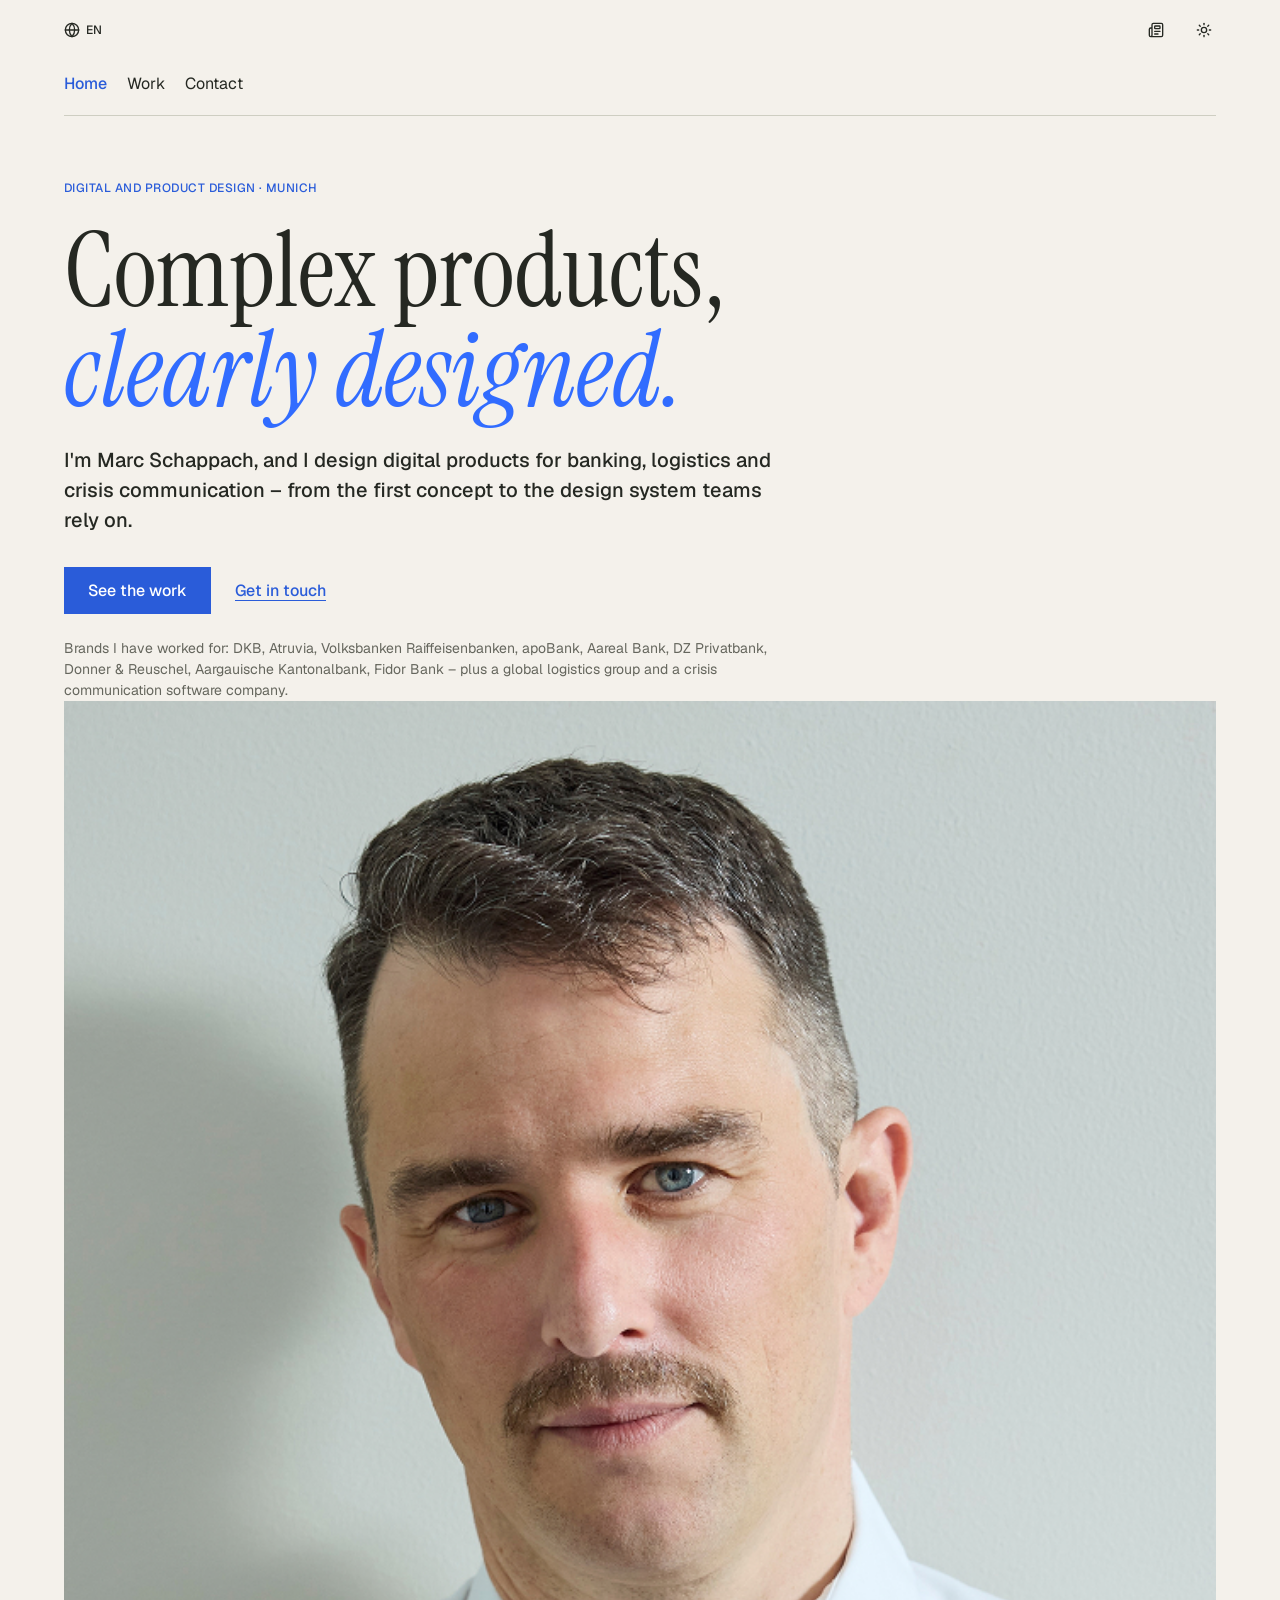
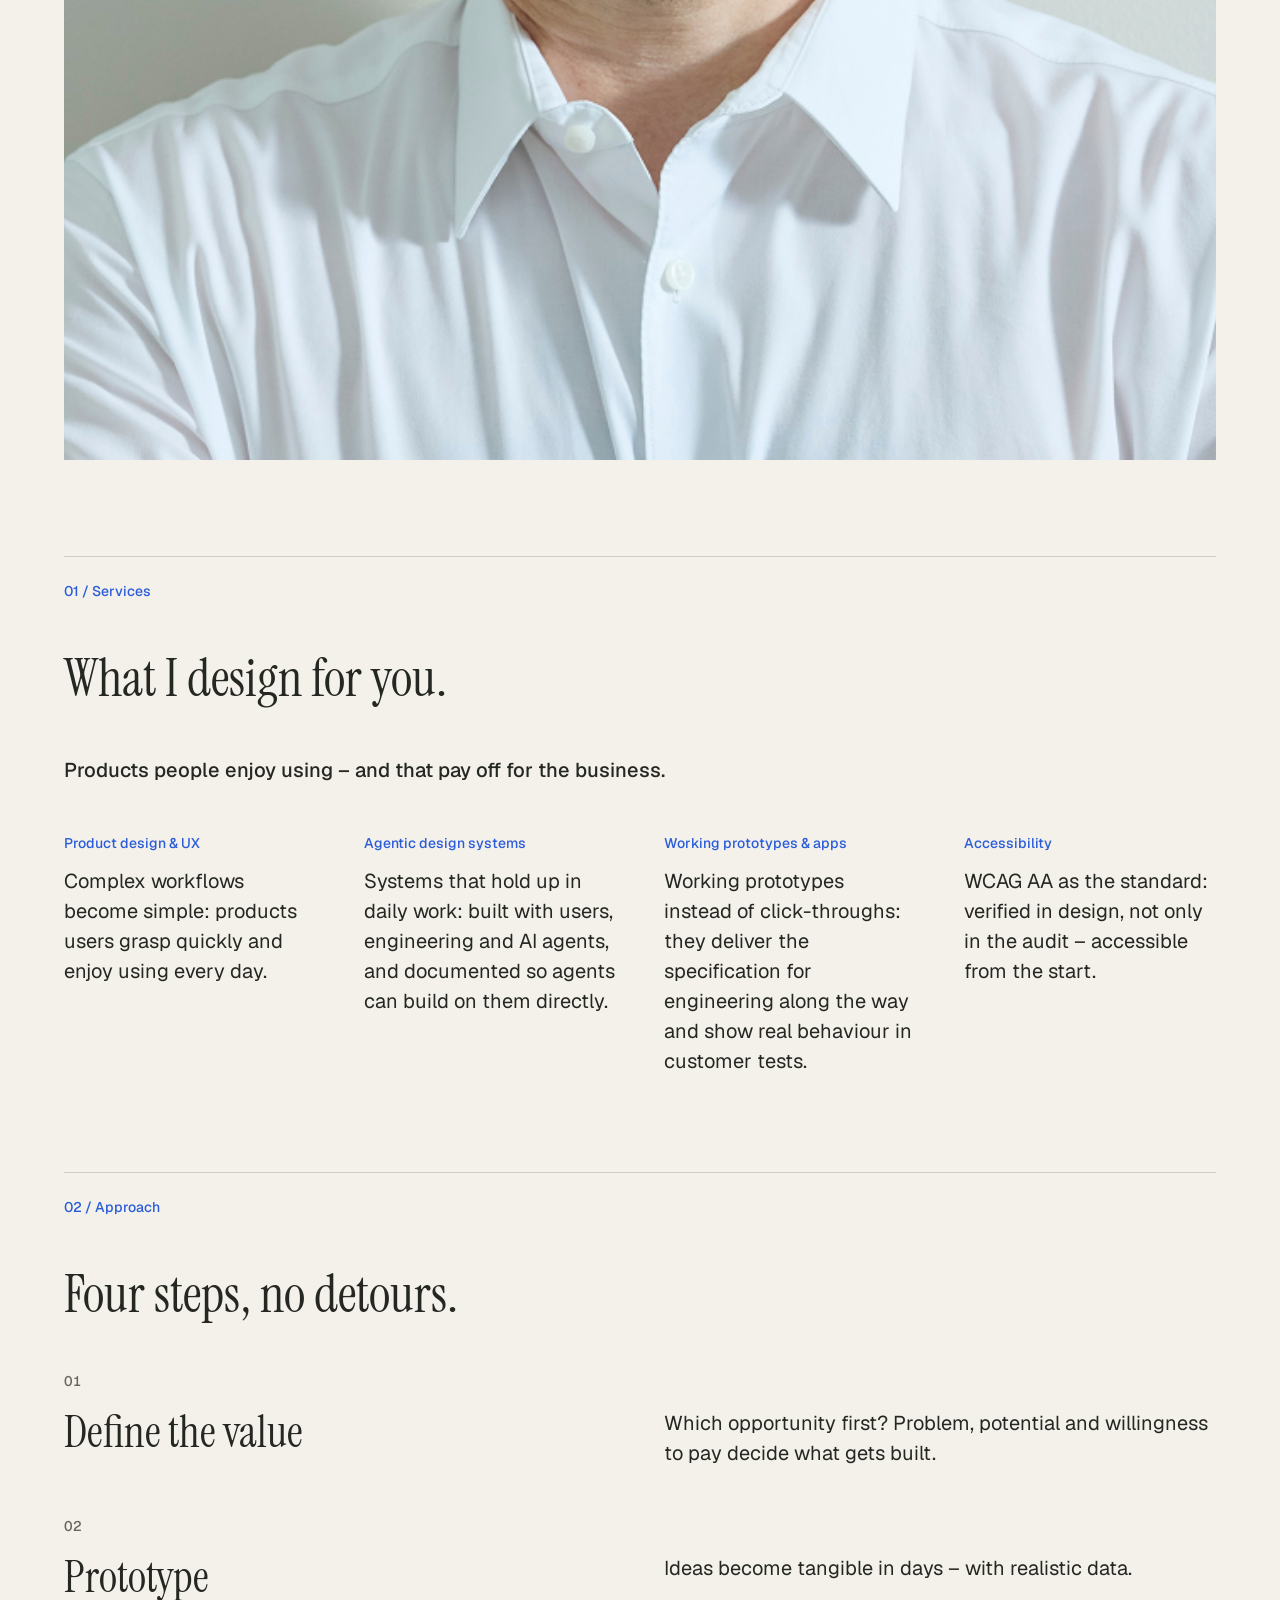
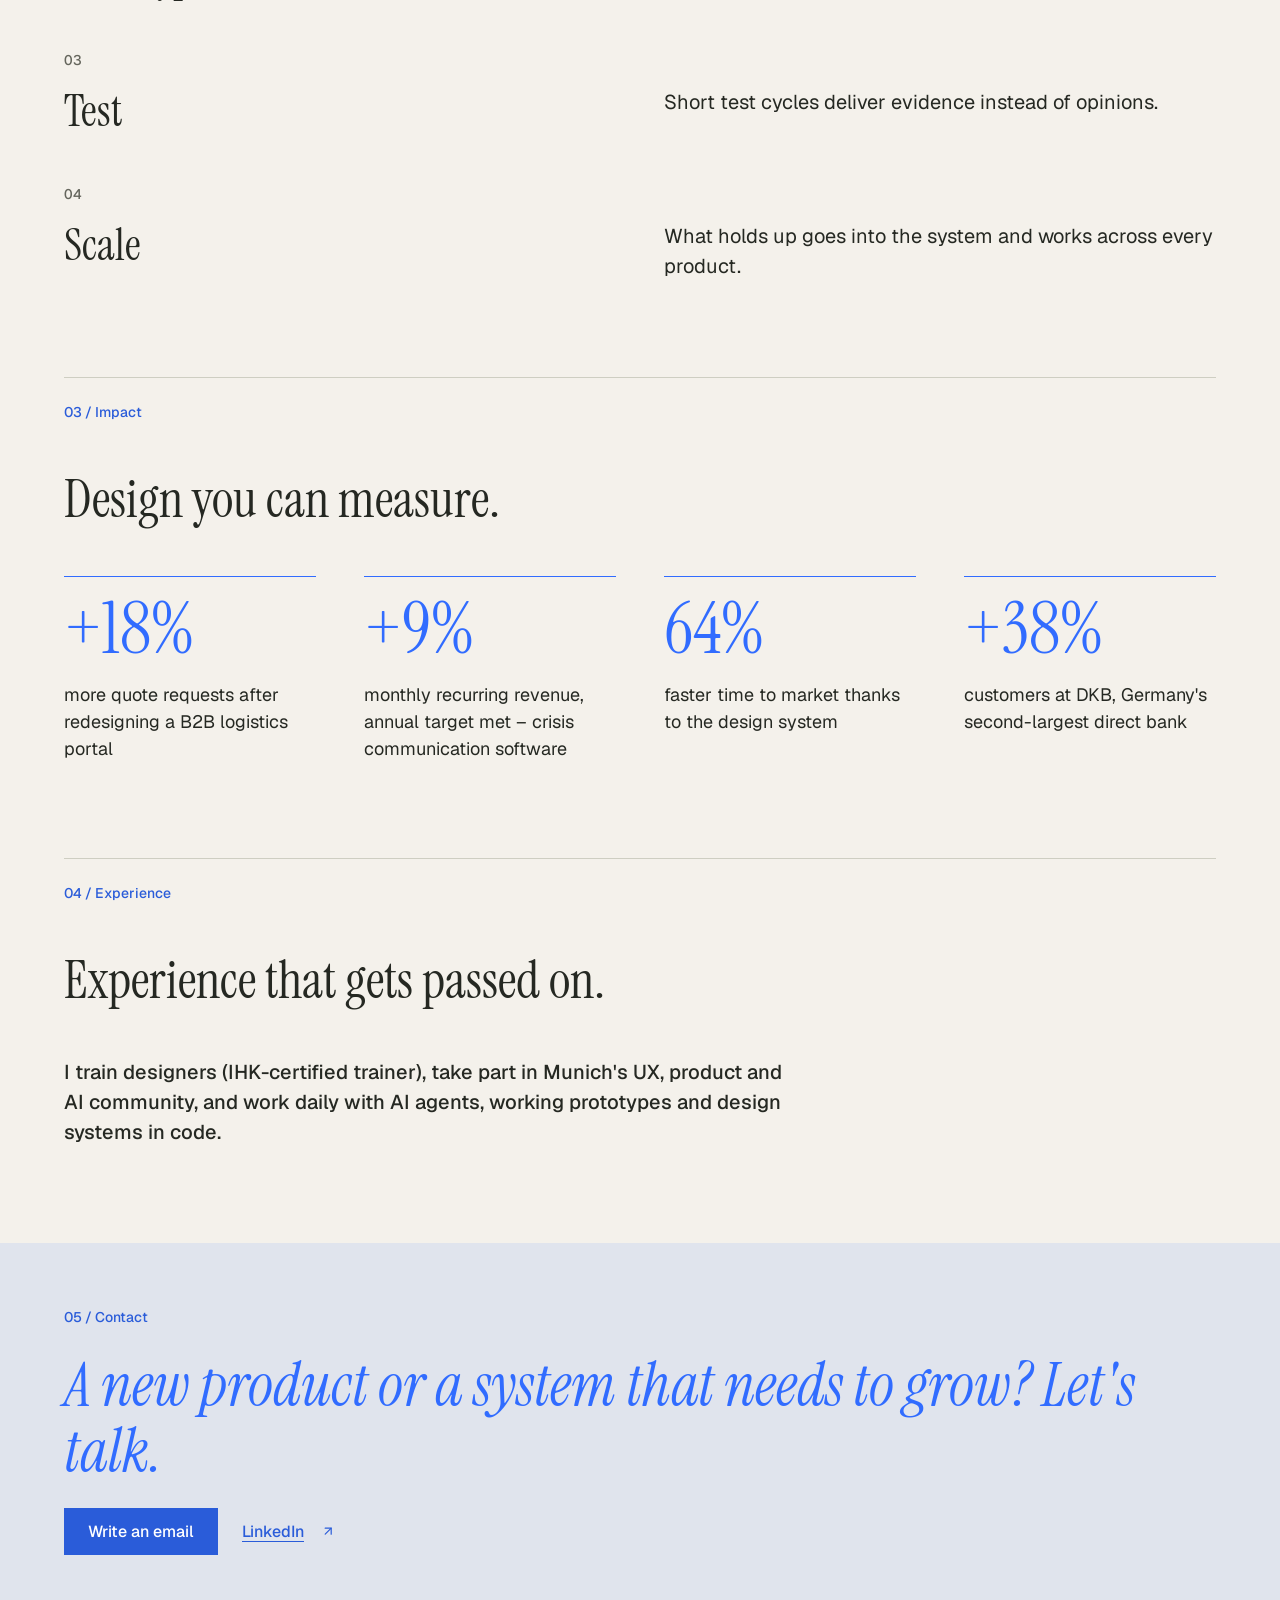
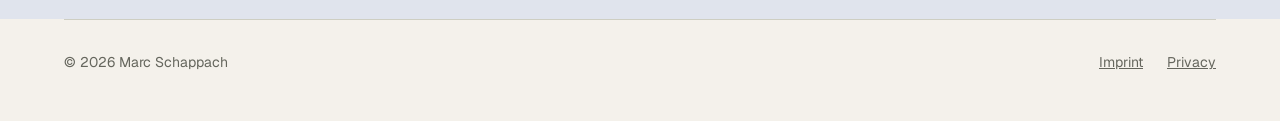
==== commit b9535bea: "live activity" ====
--- a/en/index.html
+++ b/en/index.html
@@ -13,9 +13,9 @@
   <link rel="alternate" hreflang="en" href="./">
   <link rel="preload" href="../fonts/inter-latin-400-normal.woff2" as="font" type="font/woff2" crossorigin>
   <link rel="stylesheet" href="../css/tokens.css?v=20261125">
-  <link rel="stylesheet" href="../css/site.css?v=20261125">
+  <link rel="stylesheet" href="../css/site.css?v=20261125d">
   <link rel="stylesheet" href="../css/start.css?v=20261125">
-  <link rel="stylesheet" href="../css/editorial.css?v=20261125c">
+  <link rel="stylesheet" href="../css/editorial.css?v=20261125d">
   <script>
     /* Darstellung (Standard Editorial) und Hell/Dunkel vor dem ersten Rendern setzen – kein Flackern */
     (function () {
--- a/css/site.css
+++ b/css/site.css
@@ -608,3 +608,19 @@
 .bar-btn svg { flex: none; width: 18px; height: 18px; }
 /* Platzhalter bis theme.js die beiden Knöpfe einsetzt: Breite reservieren, Text nicht zeigen */
 .theme-toggle#theme-toggle { visibility: hidden; width: 92px; min-height: 44px; padding: 0; }
+
+/* ---------- Referenz 04: Live Activity als Video (Handy-Kachel) und Ablauf als Text ---------- */
+.phone__video {
+  display: block;
+  aspect-ratio: 786 / 1704;
+  border-radius: 36px;
+  background: #0b1226;
+  object-fit: cover;
+}
+.la-steps { list-style: none; margin: 0; padding: 0; display: grid; gap: 18px; }
+.la-steps li { display: grid; grid-template-columns: 2.25rem minmax(0, 1fr); gap: 12px; align-items: baseline; }
+.la-steps__num { font-weight: 600; font-variant-numeric: tabular-nums; color: var(--color-text-secondary); }
+.la-steps__text { display: grid; gap: 4px; }
+.la-steps__title { font-weight: 600; }
+.la-steps__desc { color: var(--color-text-secondary); }
+@media (min-width: 700px) { .la-steps { grid-template-columns: 1fr 1fr; gap: 24px 32px; } }
--- a/css/editorial.css
+++ b/css/editorial.css
@@ -808,7 +808,7 @@
    Hintergrund im Video = Seitenfarbe, die Phones ragen oben über die lila Karte.
    Video 1080 × 942, Karte bei x 28–1050: Video etwas breiter als die Spalte,
    damit die Karte bündig mit den übrigen Abbildungen sitzt (Rand ist reine Hintergrundfarbe). */
-.e-hero { overflow: hidden; }
+.e-hero { display: block; overflow: hidden; } /* kein Grid: sonst schrumpft das Video */
 .e-hero__video {
   display: block;
   width: 105.57%;
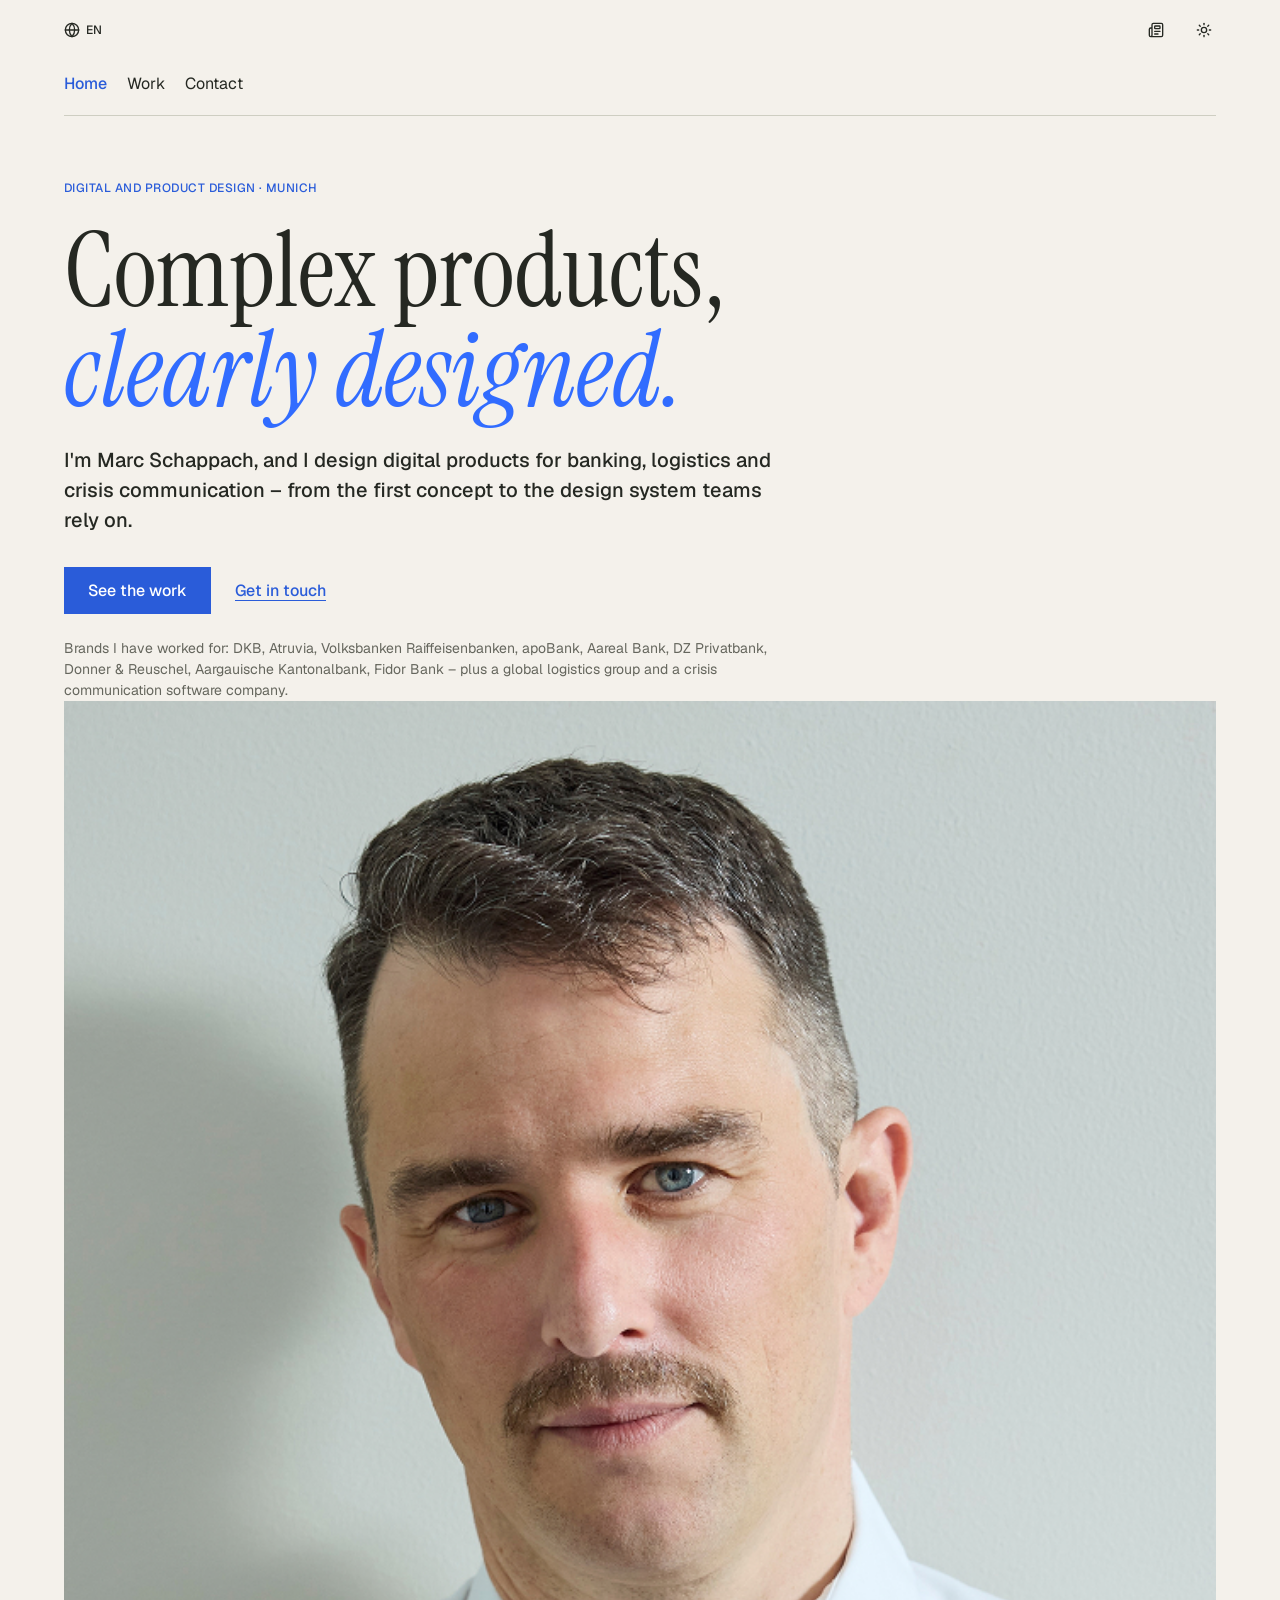
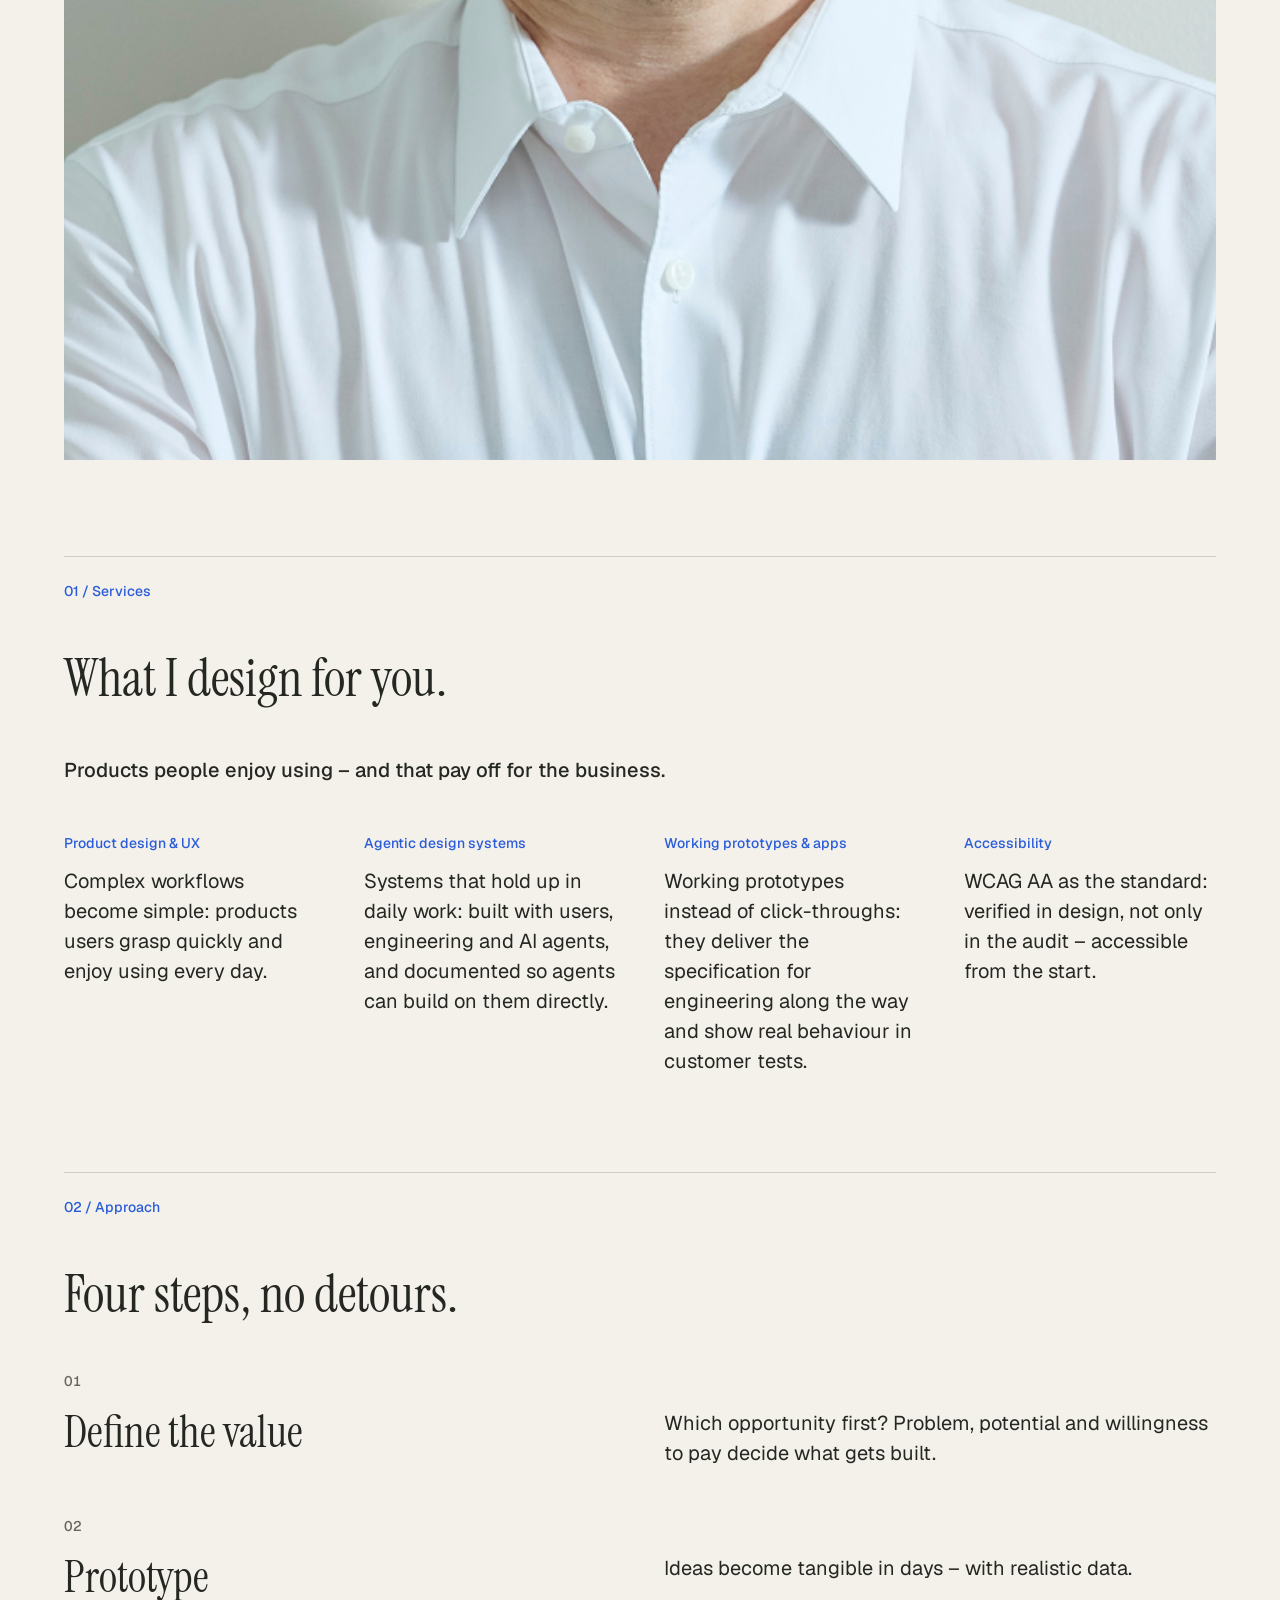
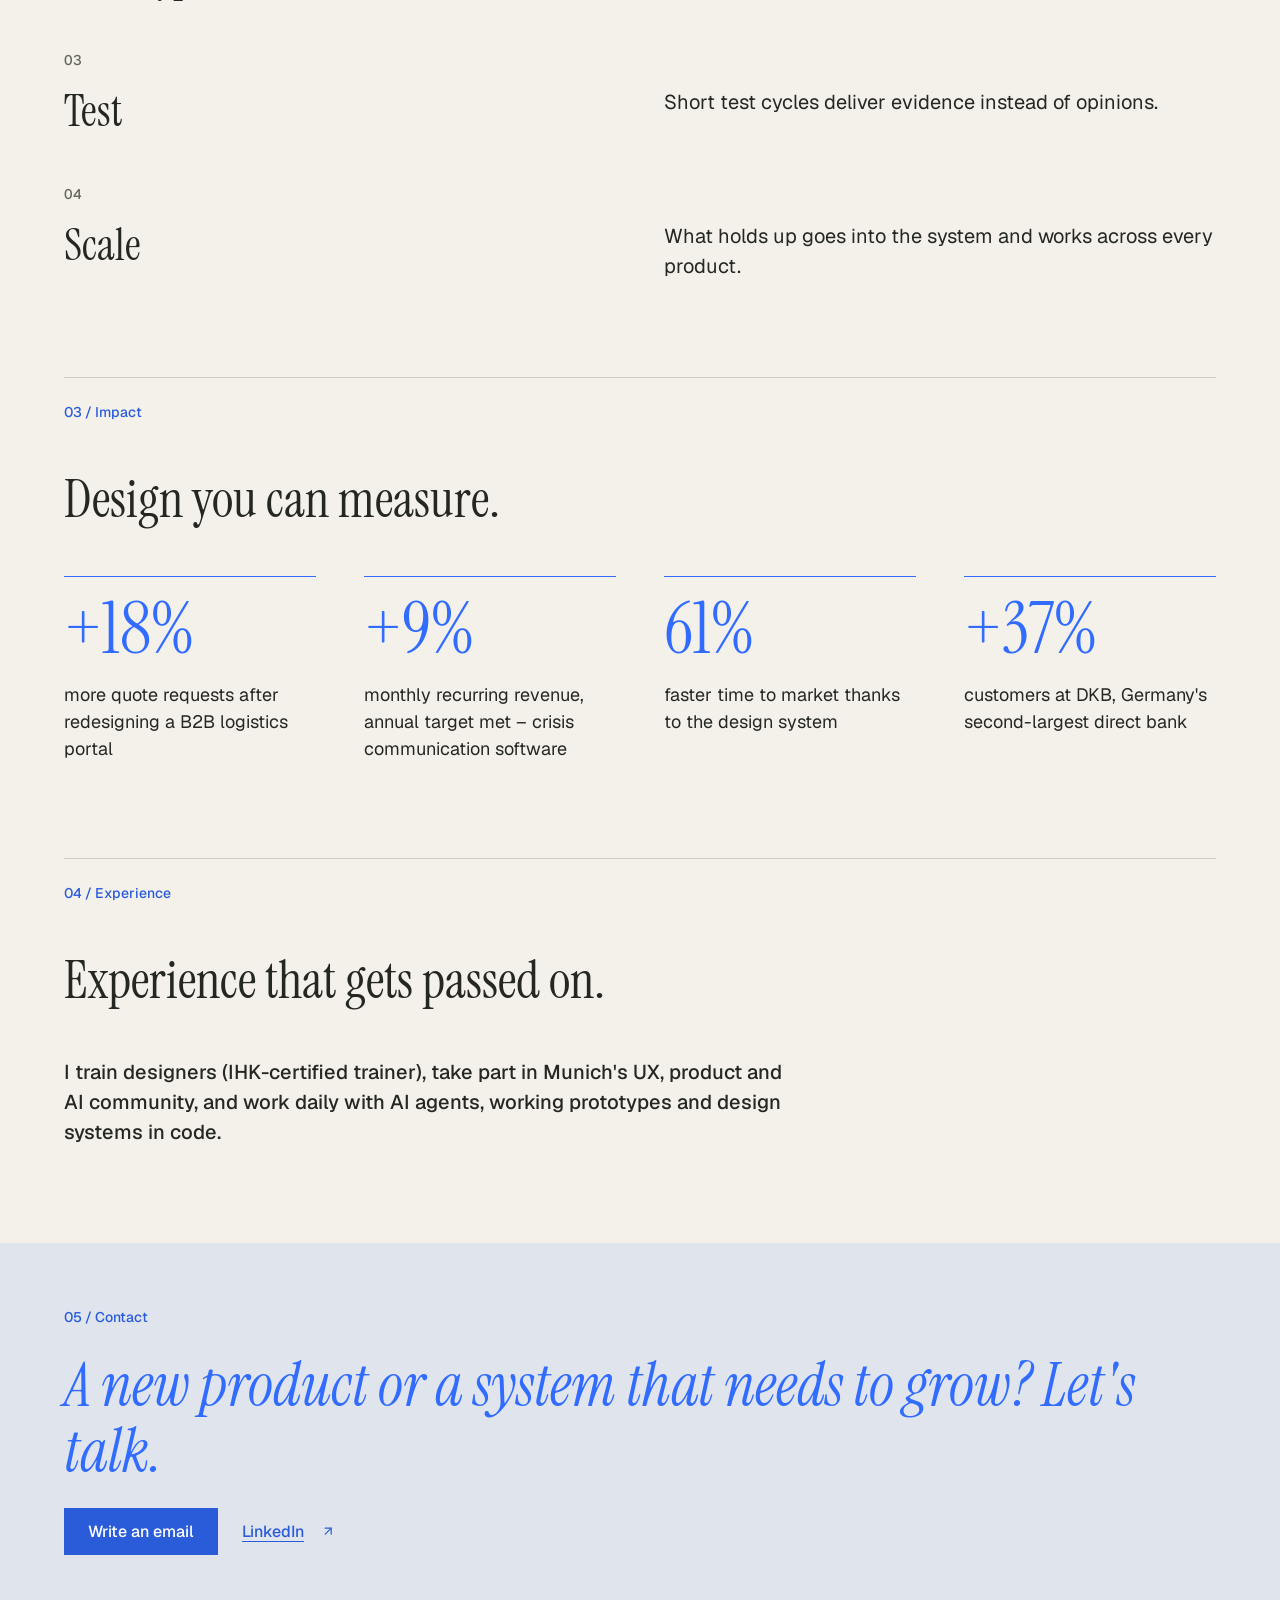
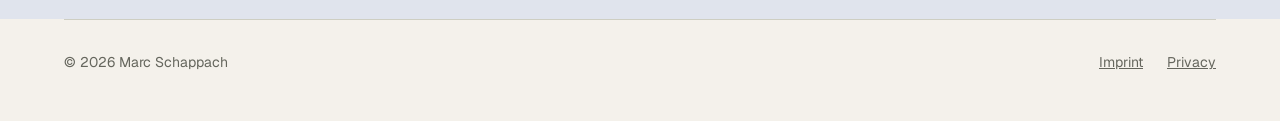
==== commit 467bd599: "css bereinigung" ====
--- a/en/index.html
+++ b/en/index.html
@@ -13,9 +13,9 @@
   <link rel="alternate" hreflang="en" href="./">
   <link rel="preload" href="../fonts/inter-latin-400-normal.woff2" as="font" type="font/woff2" crossorigin>
   <link rel="stylesheet" href="../css/tokens.css?v=20261125">
-  <link rel="stylesheet" href="../css/site.css?v=20261125d">
+  <link rel="stylesheet" href="../css/site.css?v=20261125e">
   <link rel="stylesheet" href="../css/start.css?v=20261125">
-  <link rel="stylesheet" href="../css/editorial.css?v=20261125d">
+  <link rel="stylesheet" href="../css/editorial.css?v=20261125e">
   <script>
     /* Darstellung (Standard Editorial) und Hell/Dunkel vor dem ersten Rendern setzen – kein Flackern */
     (function () {
--- a/css/site.css
+++ b/css/site.css
@@ -624,3 +624,11 @@
 .la-steps__title { font-weight: 600; }
 .la-steps__desc { color: var(--color-text-secondary); }
 @media (min-width: 700px) { .la-steps { grid-template-columns: 1fr 1fr; gap: 24px 32px; } }
+
+/* Bankenlogos: optisch ausgeglichen (Breite je Logo als --lw), gleich hohe Zellen als Schutzraum */
+.logo-wall li { display: flex; align-items: center; justify-content: center; width: 100%; min-height: 56px; }
+.logo-wall img { width: calc(var(--lw, 120) * 0.82px); }
+@media (min-width: 900px) {
+  .logo-wall li { min-height: 80px; }
+  .logo-wall img { width: calc(var(--lw, 120) * 1.15px); }
+}
--- a/css/editorial.css
+++ b/css/editorial.css
@@ -824,3 +824,12 @@
   :root:not([data-theme="light"]) .e-hero__video--light { display: none; }
   :root:not([data-theme="light"]) .e-hero__video--dark { display: block; }
 }
+
+/* Bankenlogos: optisch ausgeglichen (Breite je Logo als --lw, gesetzt in quelle-privat/logos_ausgleichen.py),
+   jedes Logo mittig in gleich hoher Zelle (Schutzraum). Mobil alle gleich verkleinert. */
+.e-logos li { display: flex; align-items: center; justify-content: center; width: 100%; min-height: 56px; }
+.e-stage .e-logos img { width: calc(var(--lw, 120) * 0.82px); max-width: 100%; height: auto; }
+@media (min-width: 900px) {
+  .e-logos li { min-height: 80px; }
+  .e-stage .e-logos img { width: calc(var(--lw, 120) * 1.15px); }
+}
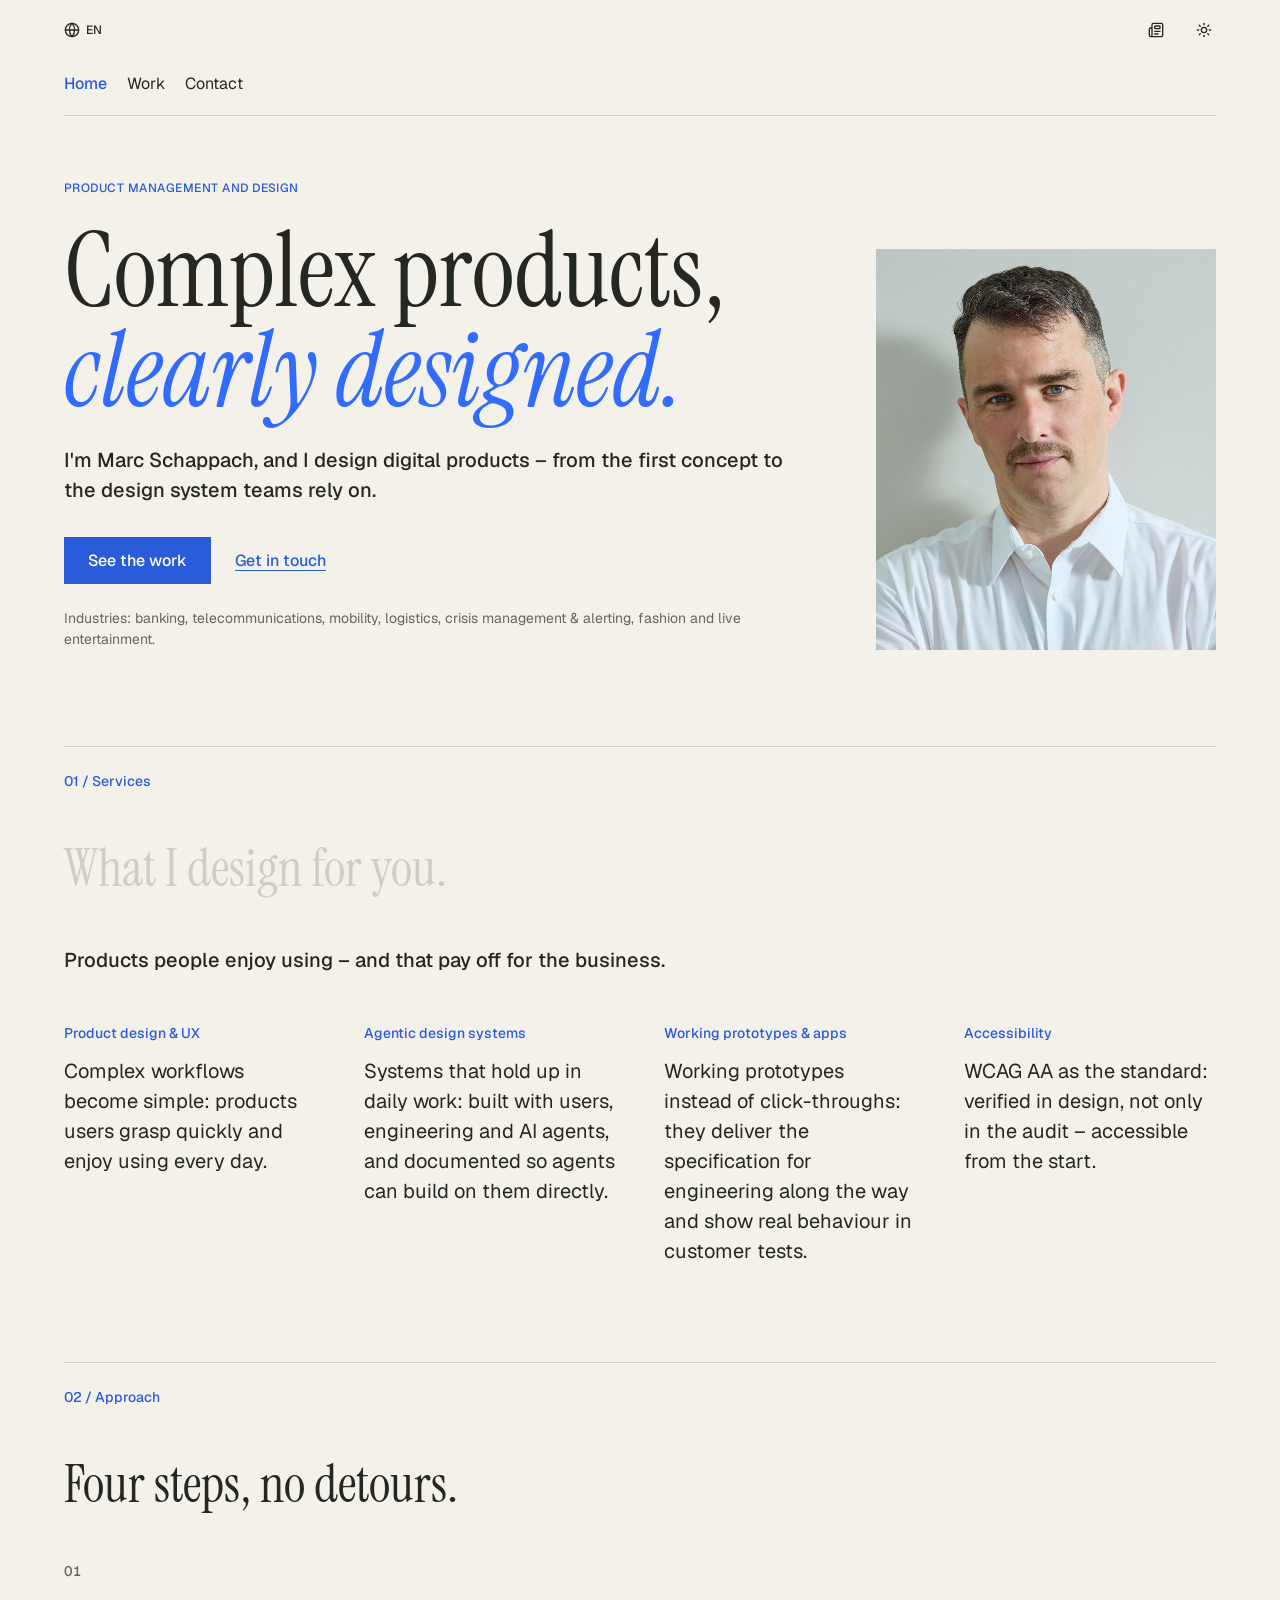
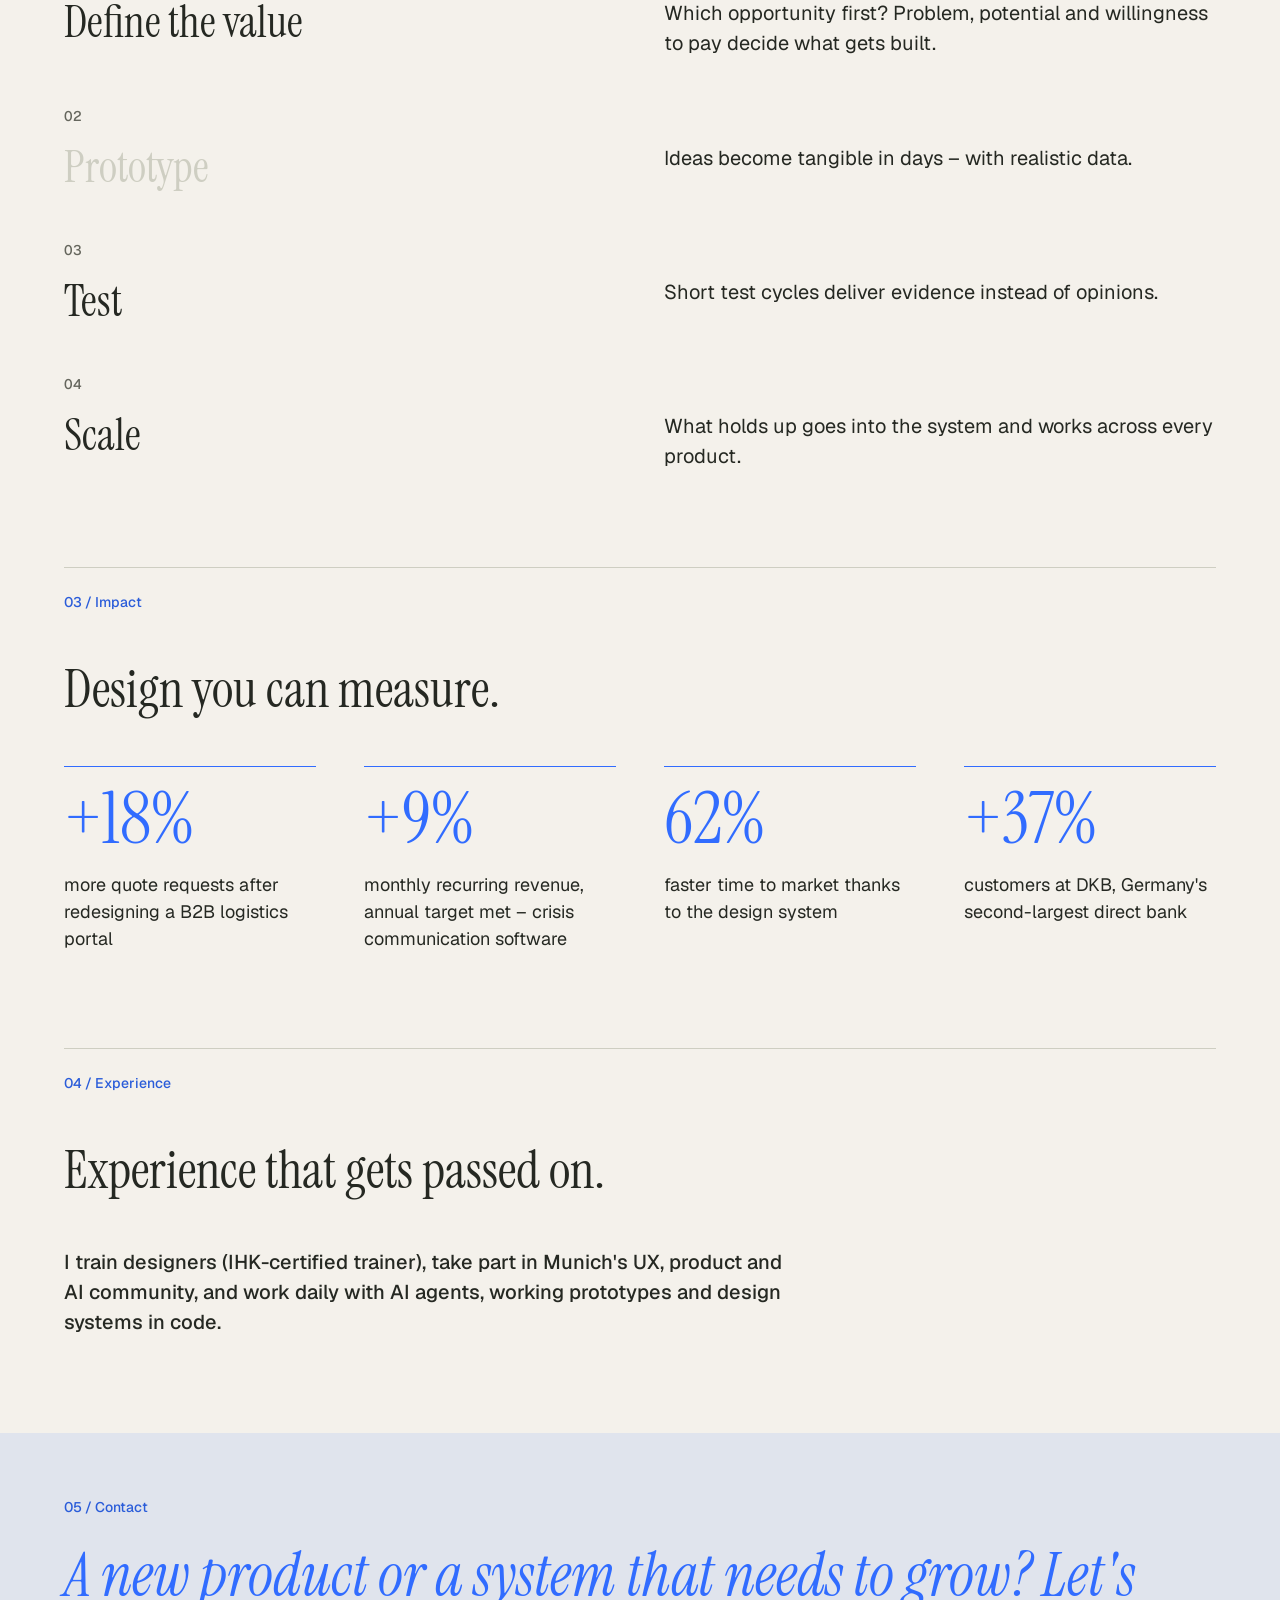
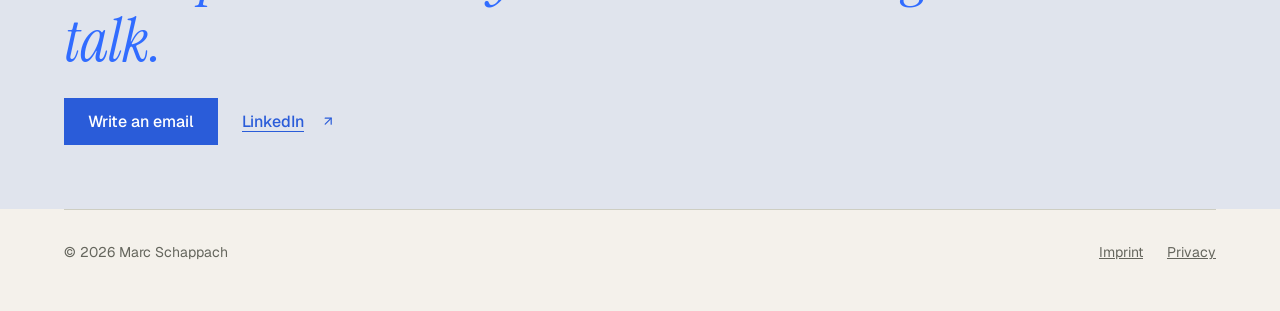
==== commit 7e59a7a1: "Starteseiten Fix Textanpassung und bildgrößen optimierung" ====
--- a/en/index.html
+++ b/en/index.html
@@ -15,7 +15,7 @@
   <link rel="stylesheet" href="../css/tokens.css?v=20261125">
   <link rel="stylesheet" href="../css/site.css?v=20261125e">
   <link rel="stylesheet" href="../css/start.css?v=20261125">
-  <link rel="stylesheet" href="../css/editorial.css?v=20261125e">
+  <link rel="stylesheet" href="../css/editorial.css?v=20261125f">
   <script>
     /* Darstellung (Standard Editorial) und Hell/Dunkel vor dem ersten Rendern setzen – kein Flackern */
     (function () {
@@ -170,11 +170,11 @@
     <main id="inhalt" class="e-main">
       <section class="e-hero e-sec" aria-labelledby="titel">
         <div class="e-hero__text">
-          <p class="e-meta e-meta--accent">Digital and product design · Munich</p>
+          <p class="e-meta e-meta--accent">Product management and design</p>
           <h1 class="e-display" id="titel"><span>Complex products,</span> <span class="e-it">clearly designed.</span></h1>
-          <p class="e-lead e-measure">I'm Marc Schappach, and I design digital products for banking, logistics and crisis communication – from the first concept to the design system teams rely on.</p>
+          <p class="e-lead e-measure">I'm Marc Schappach, and I design digital products – from the first concept to the design system teams rely on.</p>
           <div class="e-actions"><a class="e-button" href="references/">See the work</a><a class="e-link" href="#contact">Get in touch</a></div>
-          <p class="e-brands">Brands I have worked for: DKB, Atruvia, Volksbanken Raiffeisenbanken, apoBank, Aareal Bank, DZ Privatbank, Donner &amp; Reuschel, Aargauische Kantonalbank, Fidor Bank – plus a global logistics group and a crisis communication software company.</p>
+          <p class="e-brands">Industries: banking, telecommunications, mobility, logistics, crisis management &amp; alerting, fashion and live entertainment.</p>
         </div>
         <figure class="e-hero__photo"><img src="../img/marc-schappach.jpg" width="373" height="440" alt="Portrait of Marc Schappach"></figure>
       </section>
--- a/css/editorial.css
+++ b/css/editorial.css
@@ -808,8 +808,8 @@
    Hintergrund im Video = Seitenfarbe, die Phones ragen oben über die lila Karte.
    Video 1080 × 942, Karte bei x 28–1050: Video etwas breiter als die Spalte,
    damit die Karte bündig mit den übrigen Abbildungen sitzt (Rand ist reine Hintergrundfarbe). */
-.e-hero { display: block; overflow: hidden; } /* kein Grid: sonst schrumpft das Video */
-.e-hero__video {
+.e-aibahero { display: block; overflow: hidden; } /* kein Grid: sonst schrumpft das Video */
+.e-aibahero__video {
   display: block;
   width: 105.57%;
   max-width: none;
@@ -817,12 +817,12 @@
   aspect-ratio: 1080 / 942;
   margin-left: -2.74%;
 }
-.e-hero__video--dark { display: none; }
-:root[data-theme="dark"] .e-hero__video--light { display: none; }
-:root[data-theme="dark"] .e-hero__video--dark { display: block; }
+.e-aibahero__video--dark { display: none; }
+:root[data-theme="dark"] .e-aibahero__video--light { display: none; }
+:root[data-theme="dark"] .e-aibahero__video--dark { display: block; }
 @media (prefers-color-scheme: dark) {
-  :root:not([data-theme="light"]) .e-hero__video--light { display: none; }
-  :root:not([data-theme="light"]) .e-hero__video--dark { display: block; }
+  :root:not([data-theme="light"]) .e-aibahero__video--light { display: none; }
+  :root:not([data-theme="light"]) .e-aibahero__video--dark { display: block; }
 }
 
 /* Bankenlogos: optisch ausgeglichen (Breite je Logo als --lw, gesetzt in quelle-privat/logos_ausgleichen.py),
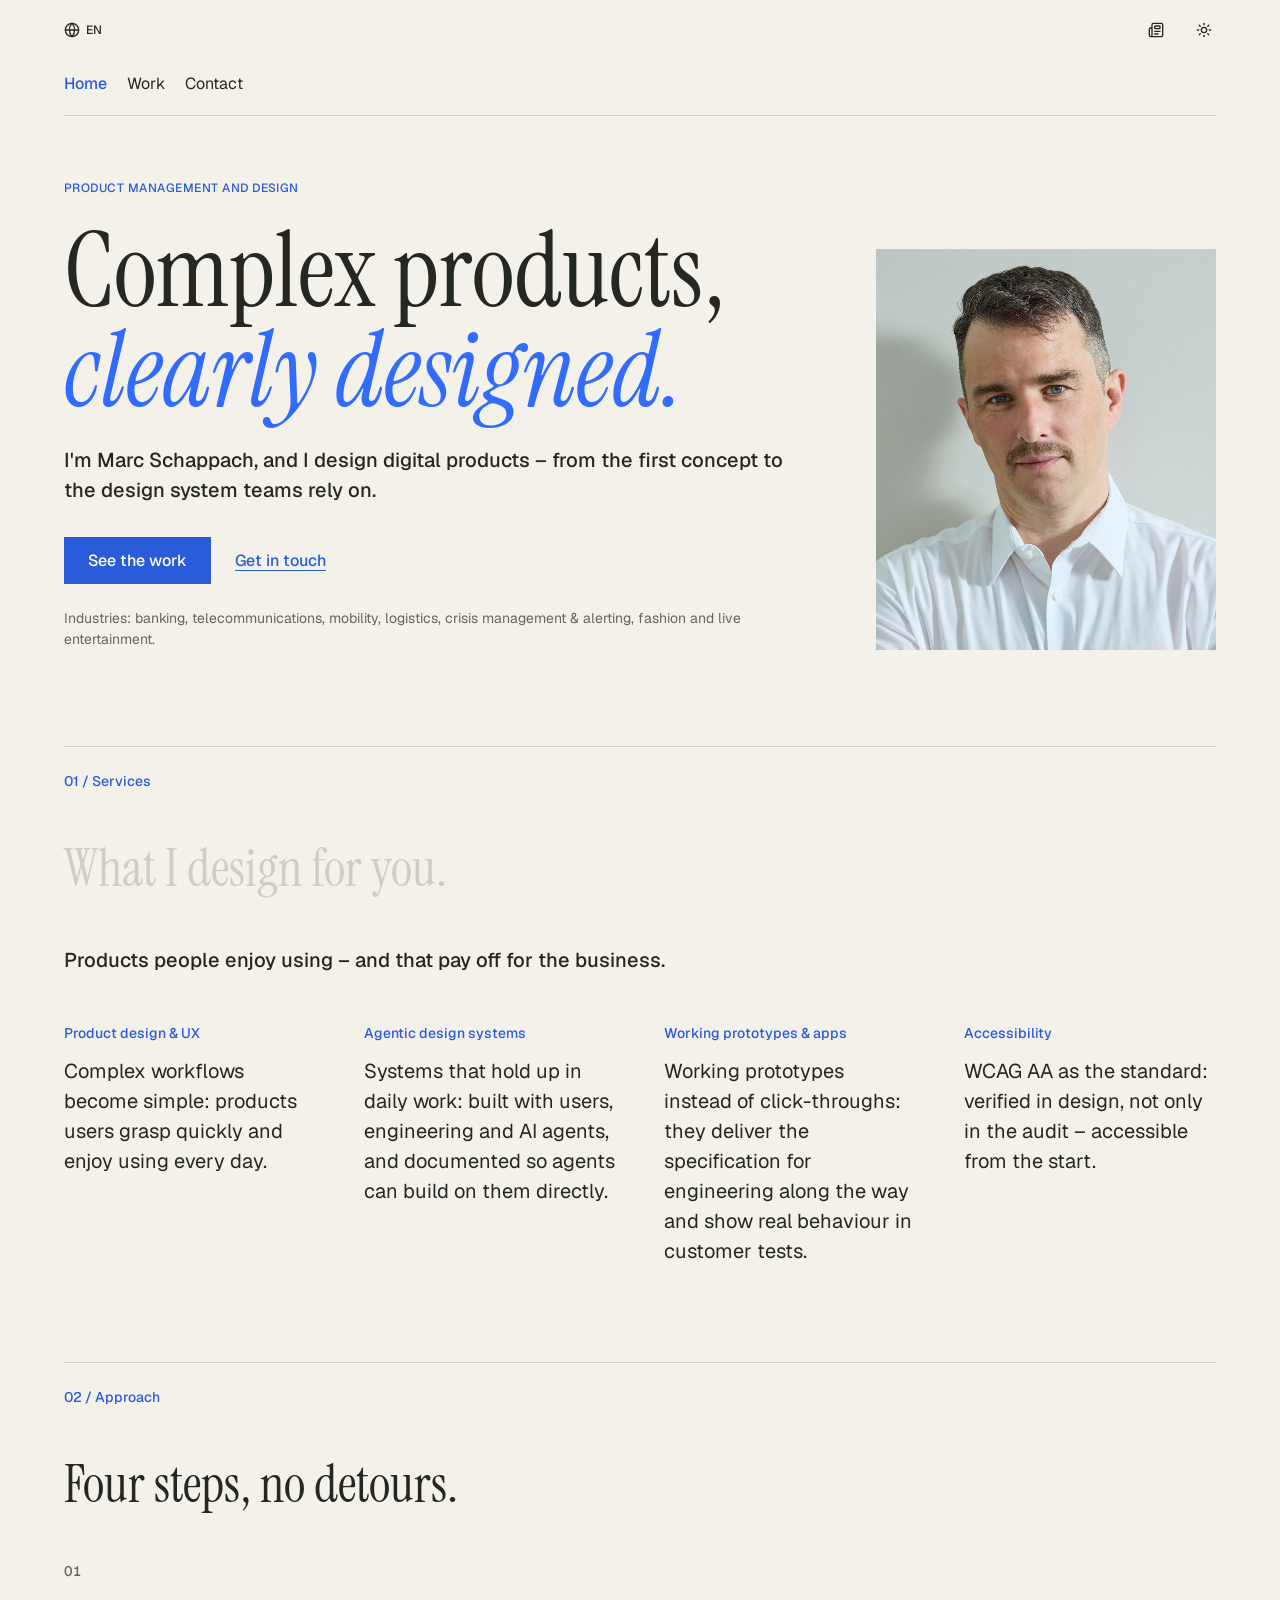
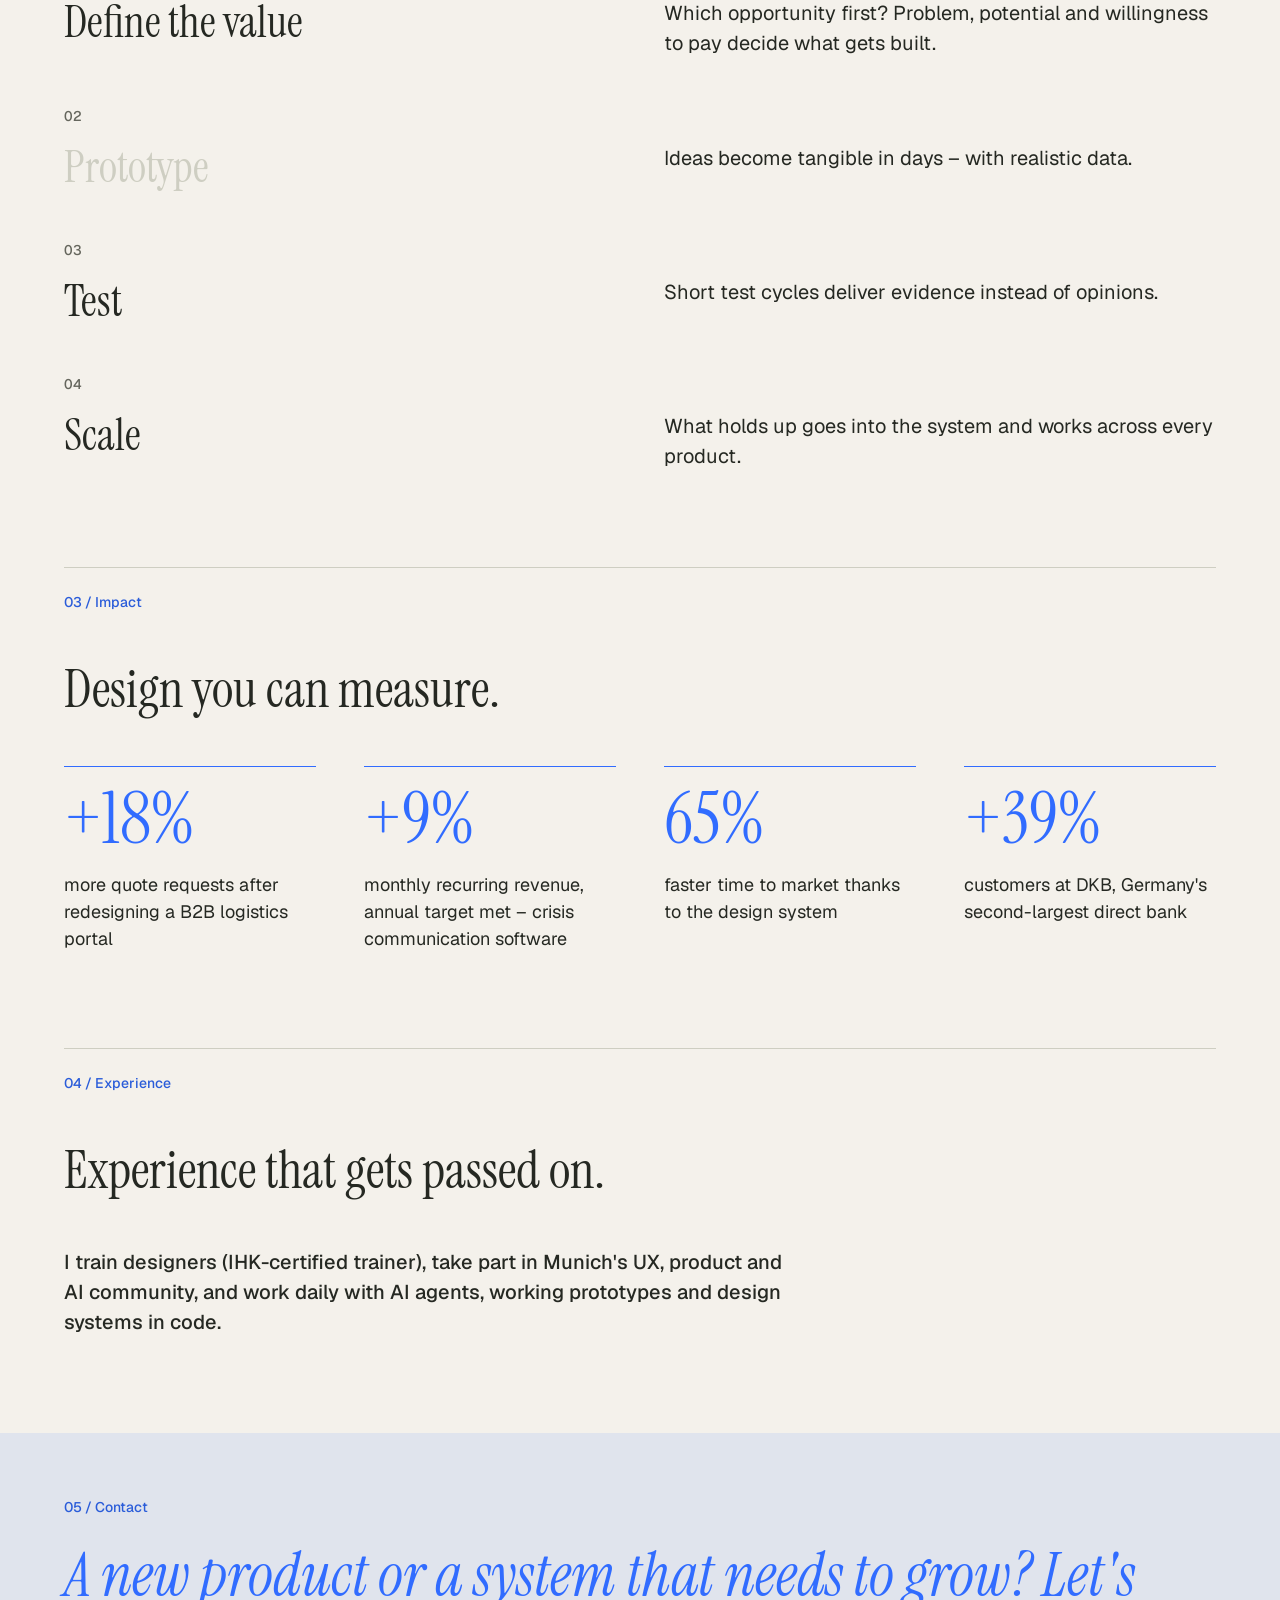
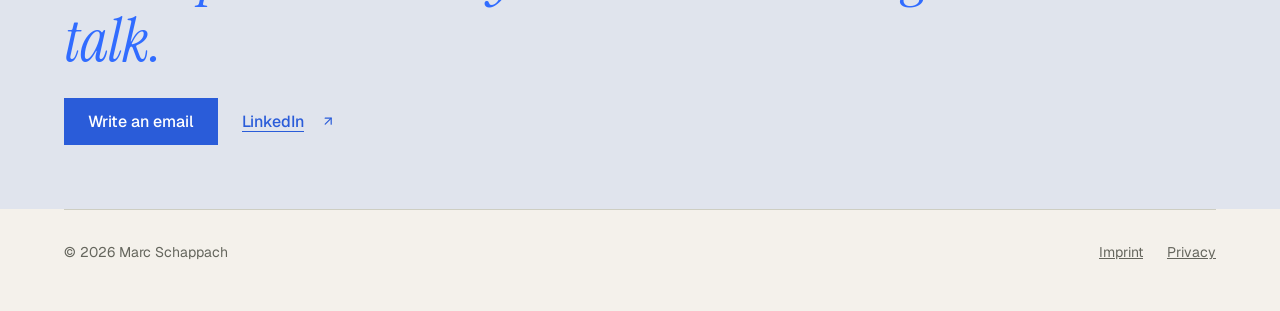
==== commit 83d6c1a2: "Scroll stage" ====
--- a/en/index.html
+++ b/en/index.html
@@ -15,7 +15,7 @@
   <link rel="stylesheet" href="../css/tokens.css?v=20261125">
   <link rel="stylesheet" href="../css/site.css?v=20261125e">
   <link rel="stylesheet" href="../css/start.css?v=20261125">
-  <link rel="stylesheet" href="../css/editorial.css?v=20261125f">
+  <link rel="stylesheet" href="../css/editorial.css?v=20261125h">
   <script>
     /* Darstellung (Standard Editorial) und Hell/Dunkel vor dem ersten Rendern setzen – kein Flackern */
     (function () {
@@ -211,6 +211,6 @@
   </template>
   <script src="../js/theme.js?v=20261125"></script>
   <script src="../js/site.js?v=20261125"></script>
-  <script src="../js/editorial.js?v=20261125"></script>
+  <script src="../js/editorial.js?v=20261125g"></script>
 </body>
 </html>
--- a/css/editorial.css
+++ b/css/editorial.css
@@ -833,3 +833,80 @@
   .e-logos li { min-height: 80px; }
   .e-stage .e-logos img { width: calc(var(--lw, 120) * 1.15px); }
 }
+
+/* ---------- Scroll-Bühne (Arbeit 02 · Design System) ----------
+   Die Sektion rastet ein (sticky), der Text bleibt stehen, der Screenshot im Laptop
+   scrollt mit der Seite weiter bis zum Ende – dann geht es zur nächsten Sektion.
+   Steuerung in editorial.js (Editorial.scrolly). Ohne JS oder bei „Bewegung reduzieren“:
+   normale Sektion, der Bildschirm lässt sich selbst scrollen. */
+.e-scrolly { position: relative; }
+.e-scrolly.is-active { height: calc(100svh + var(--travel, 1600px)); }
+.e-scrolly__pin {
+  display: grid;
+  gap: 20px;
+  align-content: center;
+  padding: var(--e-block) 0;
+}
+.e-scrolly.is-active .e-scrolly__pin {
+  position: sticky;
+  top: 0;
+  height: 100svh;
+  padding: 24px 0;
+  grid-template-rows: auto minmax(0, 1fr);
+}
+.e-scrolly__text { display: grid; gap: 12px; align-content: center; max-width: var(--e-measure); }
+.e-scrolly__media { min-height: 0; display: grid; align-items: center; justify-items: center; }
+
+/* Laptop-Rahmen (reines CSS) */
+.e-laptop { width: 100%; max-width: 820px; }
+.e-scrolly.is-active .e-laptop { max-height: 100%; width: min(100%, calc((100svh - 230px) * 1.55)); }
+.e-laptop__screen {
+  position: relative;
+  aspect-ratio: 16 / 10;
+  overflow: hidden;
+  background: #ffffff;
+  border: 10px solid #16171b;
+  border-radius: 18px 18px 6px 6px;
+  box-shadow: 0 0 0 1px rgba(0, 0, 0, 0.35), 0 24px 60px rgba(20, 22, 18, 0.18);
+}
+.e-laptop__screen::before { /* Kamera */
+  content: ""; position: absolute; z-index: 1; top: -7px; left: 50%; width: 4px; height: 4px; margin-left: -2px;
+  border-radius: 50%; background: #3a3c44;
+}
+.e-scrolly:not(.is-active) .e-laptop__screen { overflow-y: auto; overscroll-behavior: contain; }
+.e-laptop__base {
+  position: relative;
+  height: 12px;
+  margin: 0 -8%;
+  border-radius: 2px 2px 14px 14px;
+  background: linear-gradient(180deg, #e4e4e8 0%, #c4c4ca 55%, #9d9da4 100%);
+  box-shadow: 0 10px 24px rgba(20, 22, 18, 0.16);
+}
+.e-laptop__base::before { /* Griffmulde */
+  content: ""; position: absolute; top: 0; left: 50%; width: 16%; height: 5px; margin-left: -8%;
+  border-radius: 0 0 8px 8px; background: rgba(0, 0, 0, 0.14);
+}
+.e-scrolly__shot { display: block; width: 100%; height: auto; will-change: transform; }
+
+@media (min-width: 900px) {
+  .e-scrolly__pin { grid-template-columns: minmax(0, 7fr) minmax(0, 4fr); gap: var(--e-col-gap); align-items: center; }
+  .e-scrolly.is-active .e-scrolly__pin { grid-template-rows: none; padding: 48px 0; }
+  .e-scrolly--text-left .e-scrolly__pin { grid-template-columns: minmax(0, 4fr) minmax(0, 7fr); }
+  .e-scrolly--text-left .e-scrolly__text { order: -1; }
+  .e-scrolly--text-right .e-scrolly__text { order: 1; }
+  .e-scrolly.is-active .e-laptop { width: min(100%, calc((100svh - 140px) * 1.55)); }
+}
+/* Mobil: Text oben, Laptop darunter */
+@media (max-width: 899px) {
+  .e-scrolly__text { order: -1; }
+  .e-scrolly__text .e-body { font-size: 15px; }
+}
+
+/* Arbeit 02 (Variante A): Screens abgerundet, Schritt-Bilder halb breit neben dem Text, versetzt */
+.e-fig--screen > img { border-radius: 8px; }
+@media (min-width: 900px) {
+  .e-fig--screen > img { border-radius: 12px; }
+  .e-step--split { grid-template-columns: minmax(0, 1fr) minmax(0, 1fr); gap: var(--e-col-gap); align-items: center; }
+  .e-step--split .e-step__row { grid-template-columns: 1fr; }
+  .e-step--split-rev > .e-fig { order: -1; }
+}
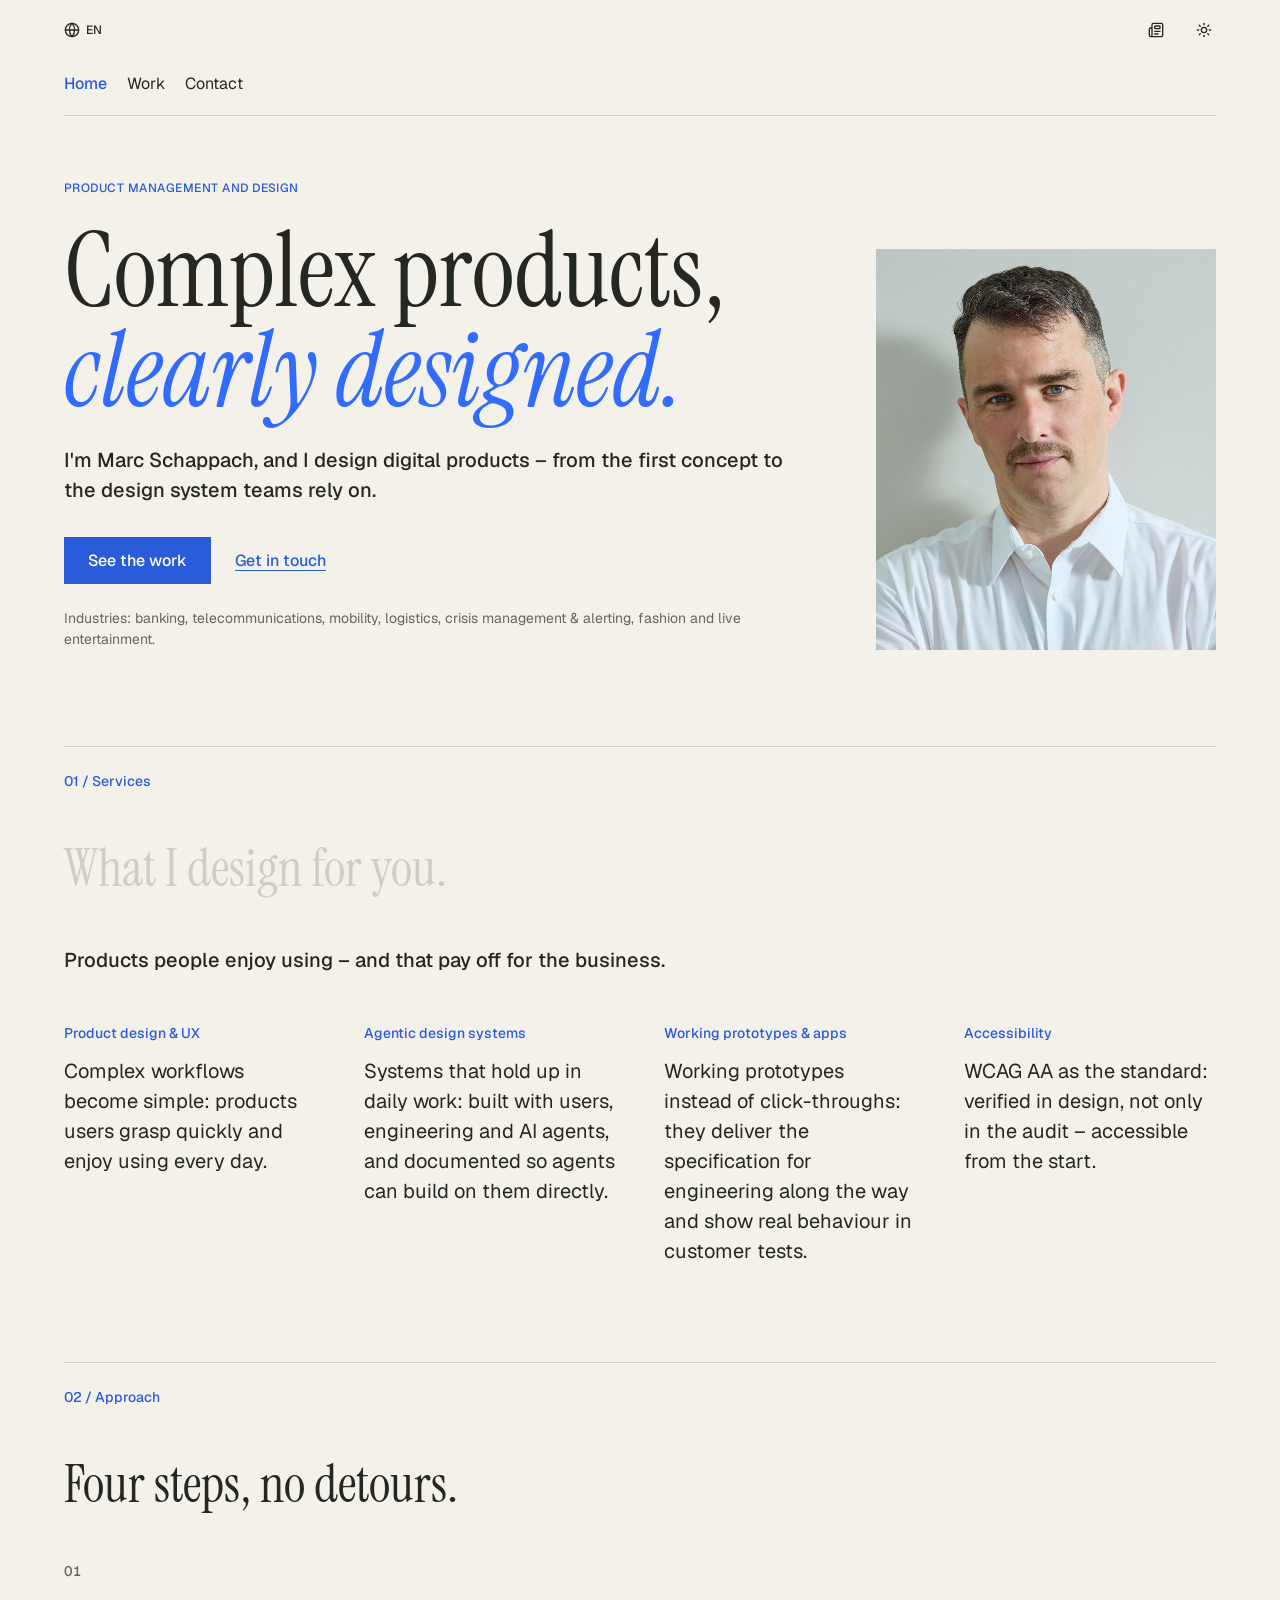
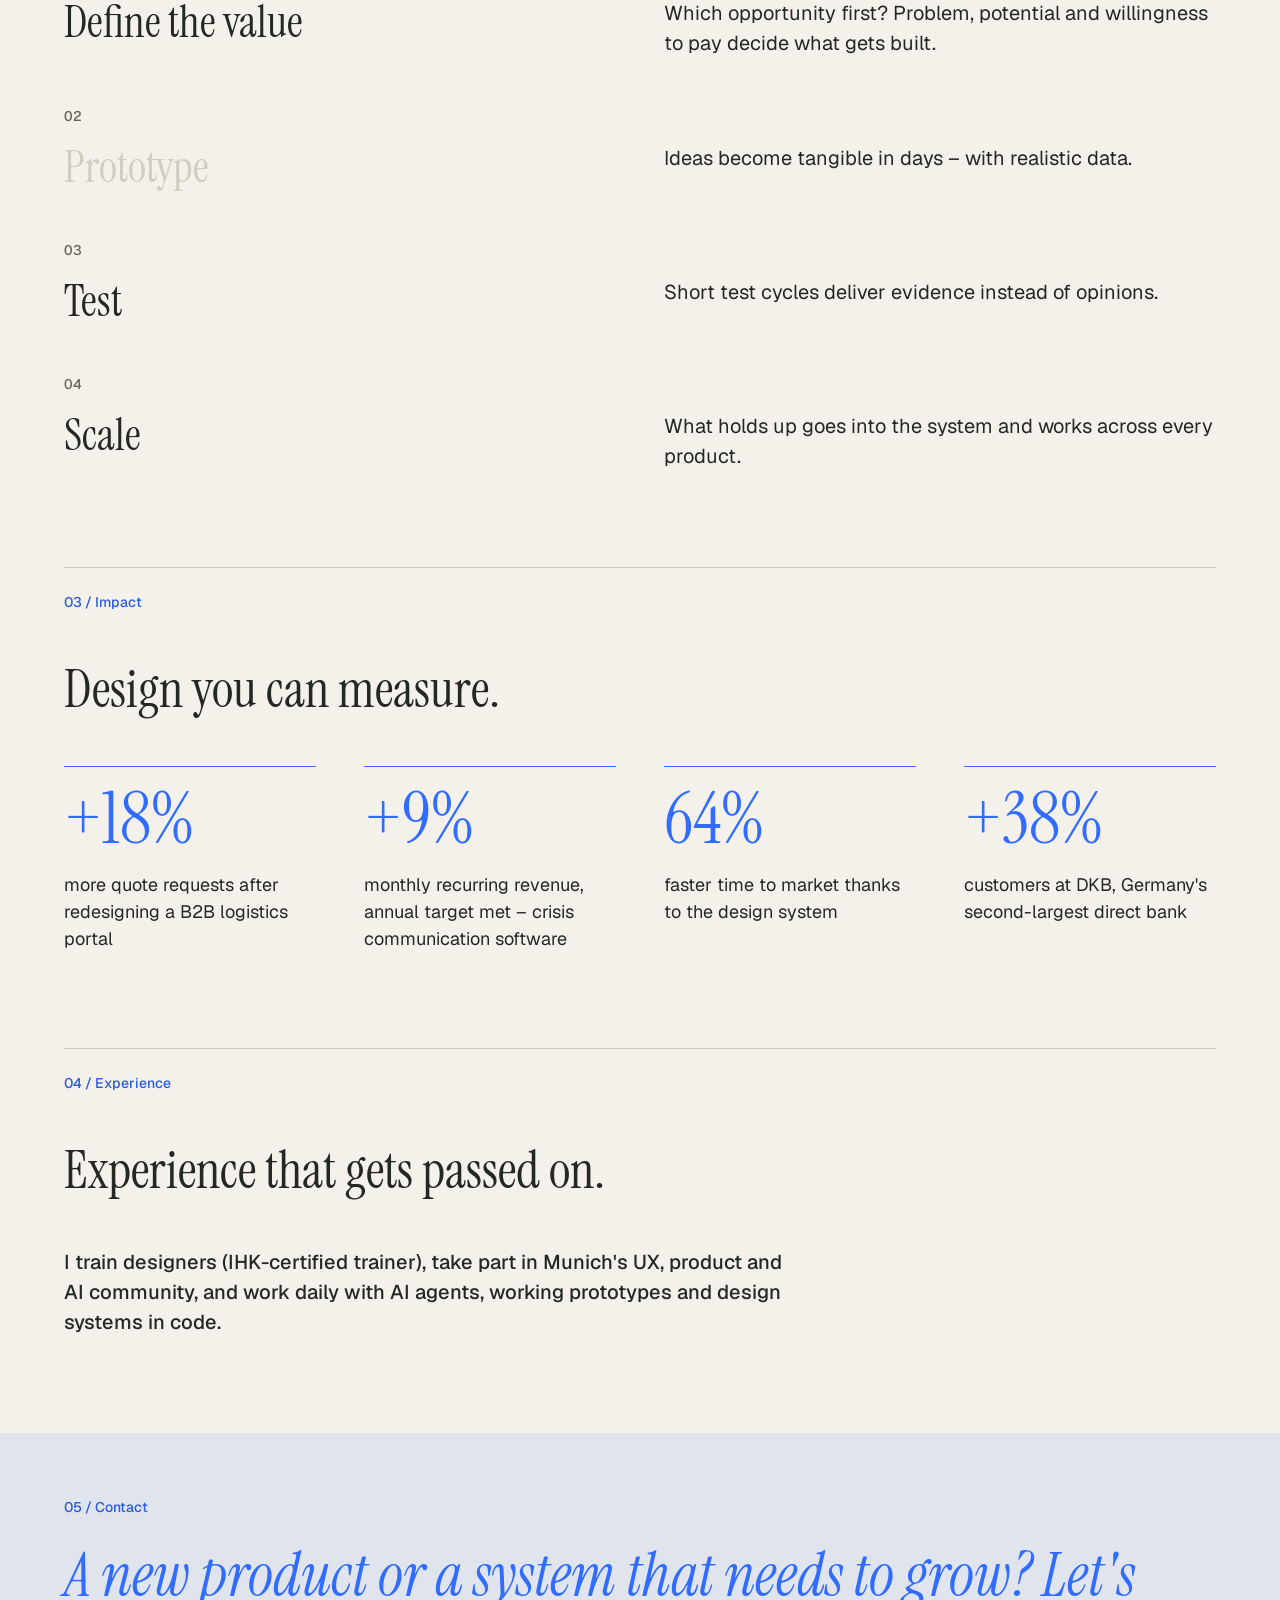
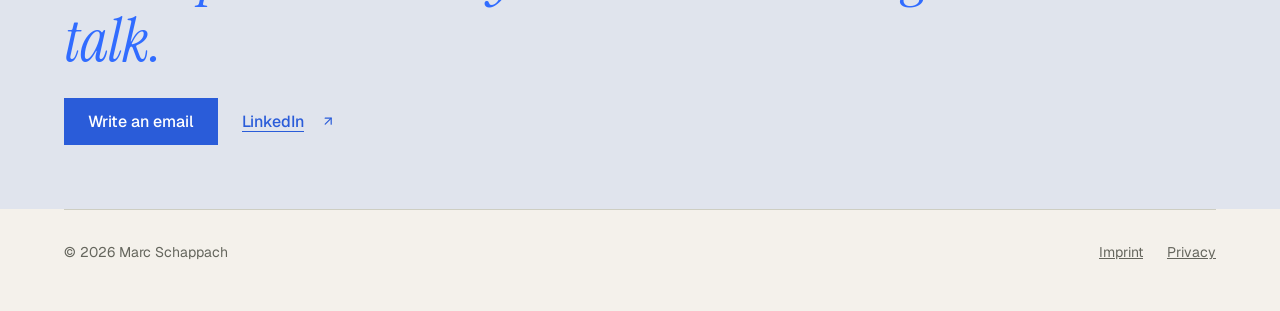
==== commit a4279ec1: "blitzer entfernt dark mode korrekturen" ====
--- a/en/index.html
+++ b/en/index.html
@@ -15,7 +15,7 @@
   <link rel="stylesheet" href="../css/tokens.css?v=20261125">
   <link rel="stylesheet" href="../css/site.css?v=20261125e">
   <link rel="stylesheet" href="../css/start.css?v=20261125">
-  <link rel="stylesheet" href="../css/editorial.css?v=20261125h">
+  <link rel="stylesheet" href="../css/editorial.css?v=20261125i">
   <script>
     /* Darstellung (Standard Editorial) und Hell/Dunkel vor dem ersten Rendern setzen – kein Flackern */
     (function () {
--- a/css/editorial.css
+++ b/css/editorial.css
@@ -910,3 +910,9 @@
   .e-step--split .e-step__row { grid-template-columns: 1fr; }
   .e-step--split-rev > .e-fig { order: -1; }
 }
+
+/* Einheitliche Rundung der Screens (gegen helle/dunkle Ecken im Dunkelmodus).
+   Bühnenflächen bleiben eckig. Handy-Screens und Handy-Videos haben dieselbe Rundung (≈ iPhone). */
+.e-shot { border-radius: 8px; }
+.e-shot--phone, .e-video--phone { border-radius: 13% / 6%; }
+@media (min-width: 900px) { .e-shot { border-radius: 12px; } }
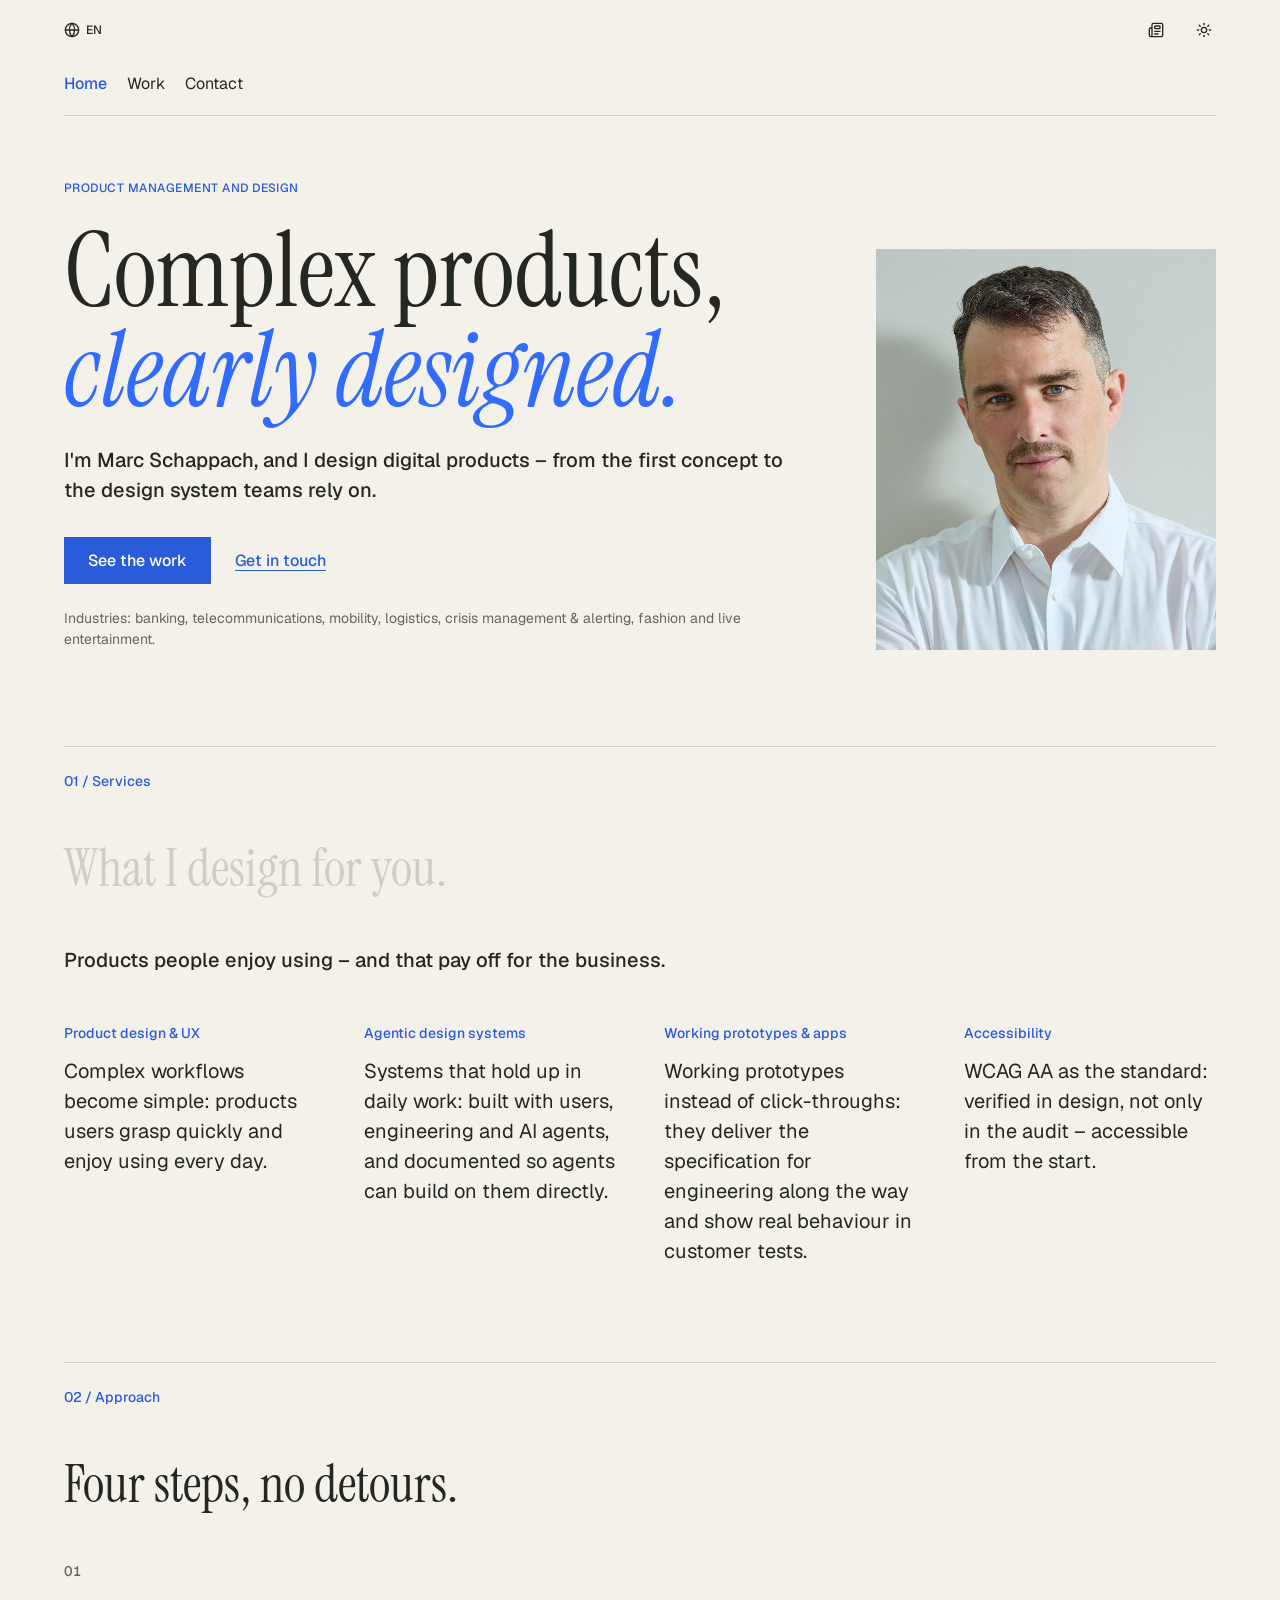
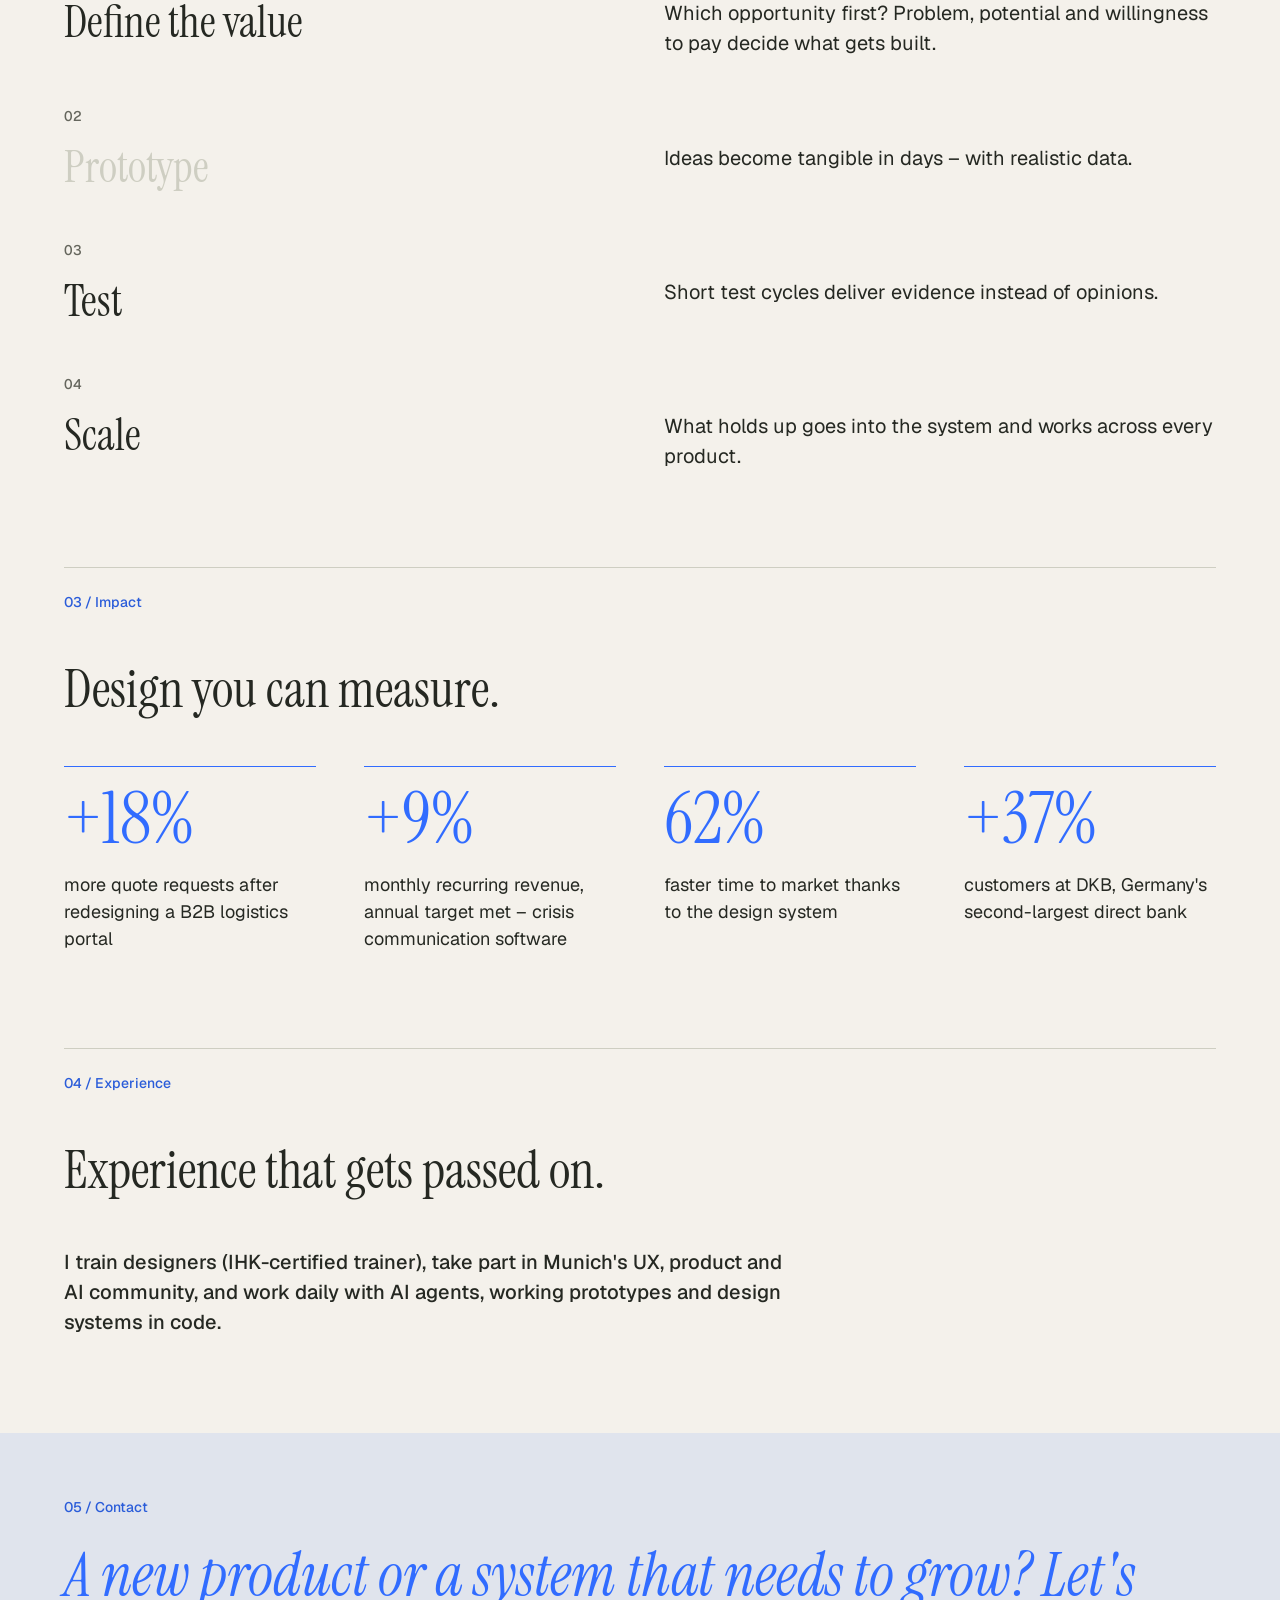
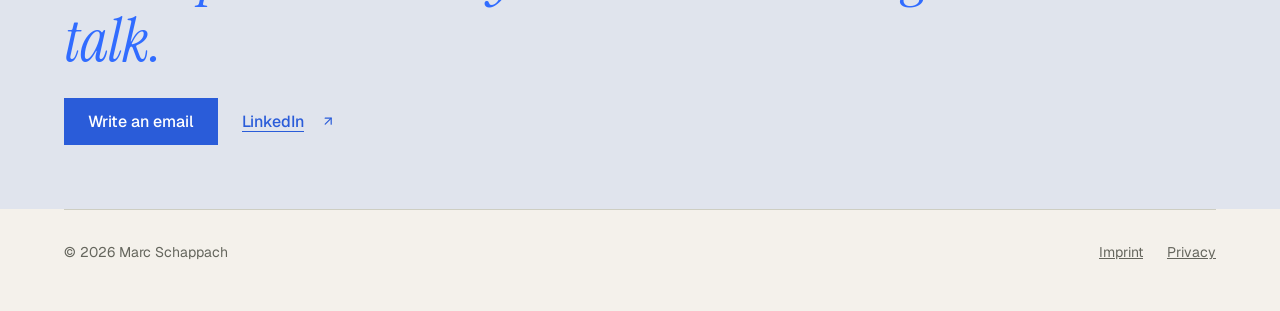
==== commit 0259fab5: "rollback" ====
--- a/en/index.html
+++ b/en/index.html
@@ -15,7 +15,7 @@
   <link rel="stylesheet" href="../css/tokens.css?v=20261125">
   <link rel="stylesheet" href="../css/site.css?v=20261125e">
   <link rel="stylesheet" href="../css/start.css?v=20261125">
-  <link rel="stylesheet" href="../css/editorial.css?v=20261125i">
+  <link rel="stylesheet" href="../css/editorial.css?v=20261125j">
   <script>
     /* Darstellung (Standard Editorial) und Hell/Dunkel vor dem ersten Rendern setzen – kein Flackern */
     (function () {
--- a/css/editorial.css
+++ b/css/editorial.css
@@ -910,9 +910,3 @@
   .e-step--split .e-step__row { grid-template-columns: 1fr; }
   .e-step--split-rev > .e-fig { order: -1; }
 }
-
-/* Einheitliche Rundung der Screens (gegen helle/dunkle Ecken im Dunkelmodus).
-   Bühnenflächen bleiben eckig. Handy-Screens und Handy-Videos haben dieselbe Rundung (≈ iPhone). */
-.e-shot { border-radius: 8px; }
-.e-shot--phone, .e-video--phone { border-radius: 13% / 6%; }
-@media (min-width: 900px) { .e-shot { border-radius: 12px; } }
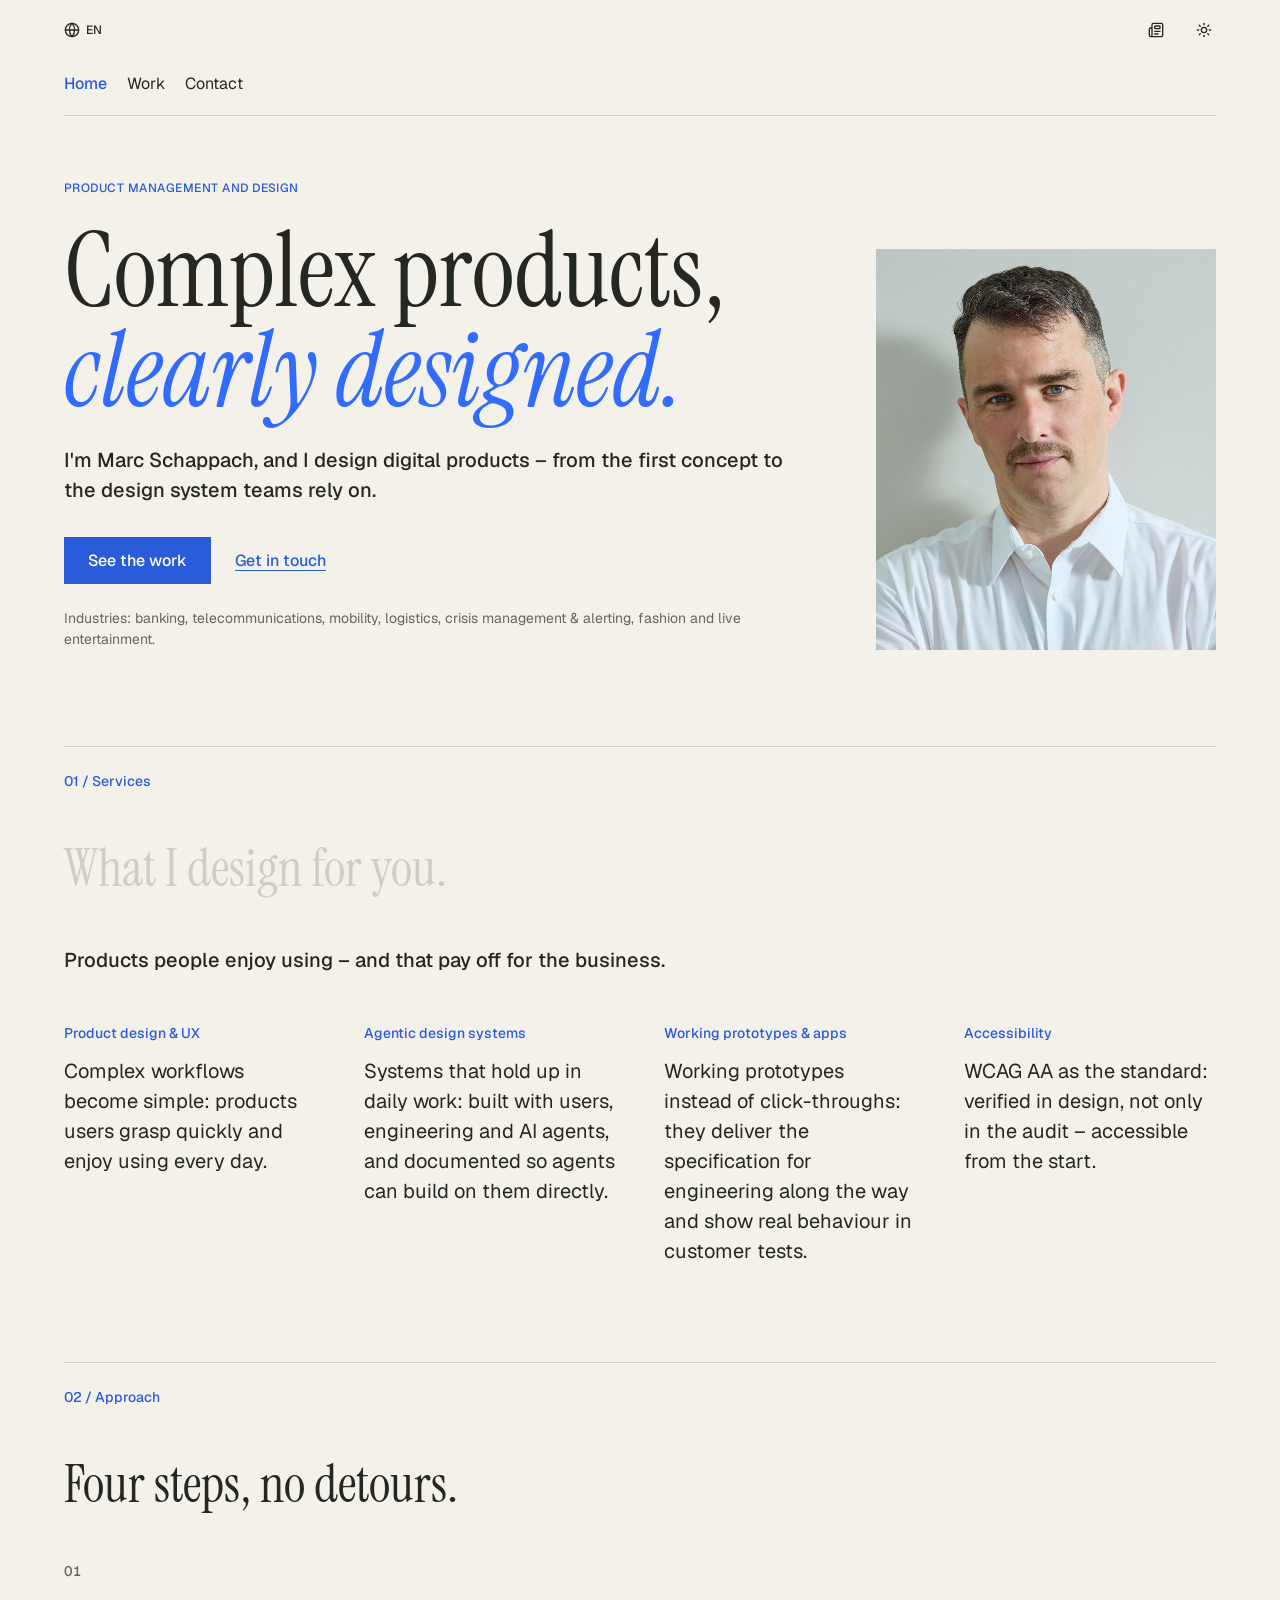
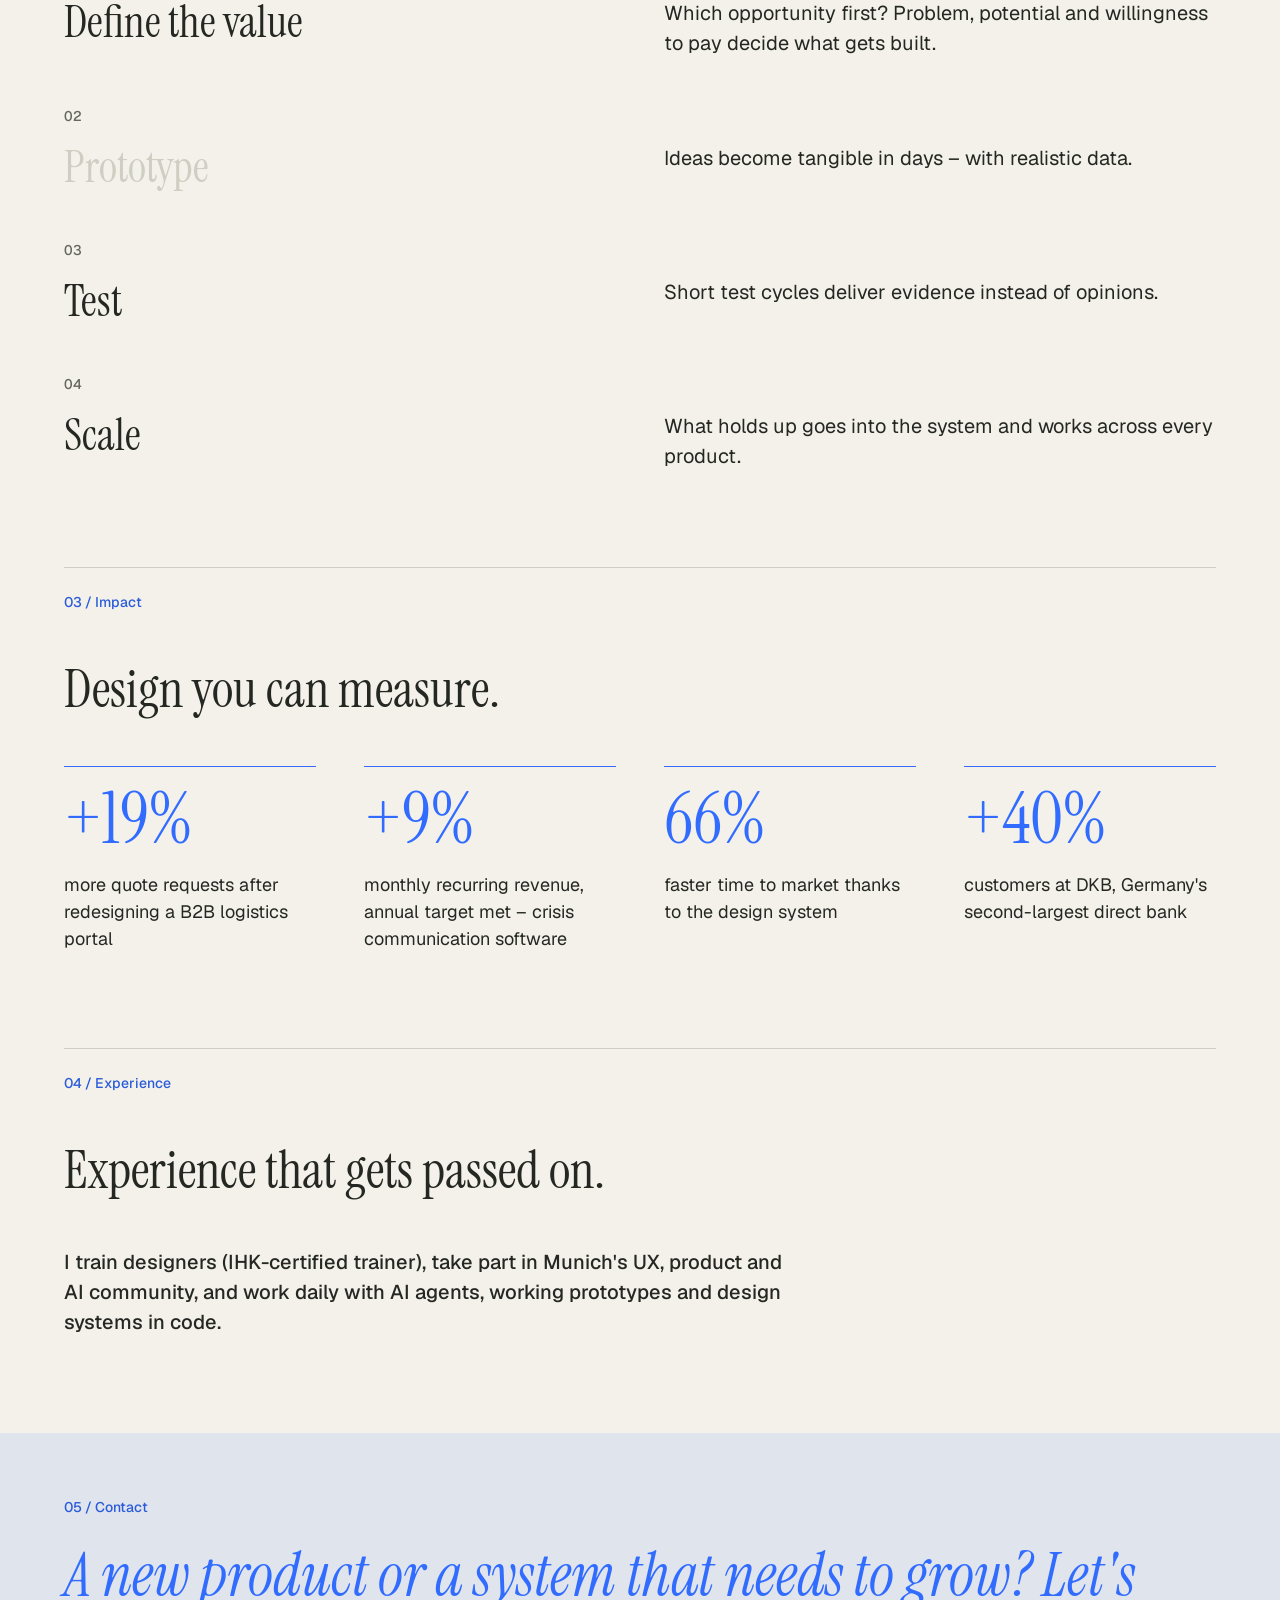
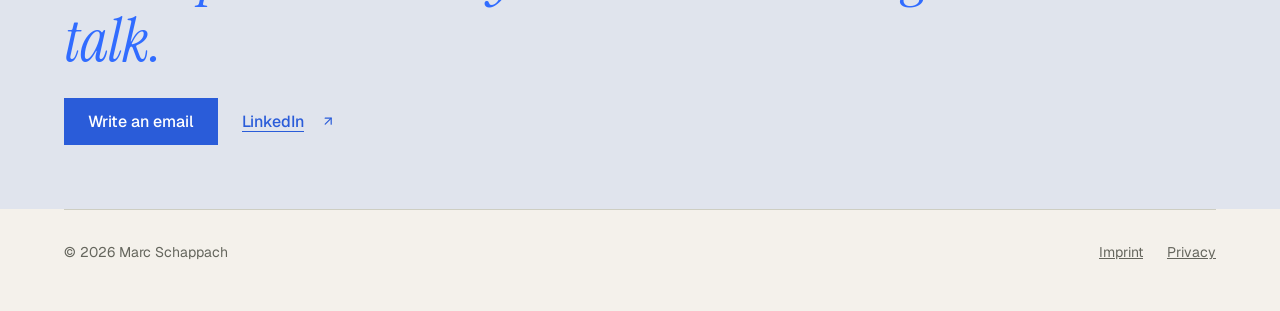
==== commit ce8ea2f6: "soft scroll ds" ====
--- a/en/index.html
+++ b/en/index.html
@@ -15,7 +15,7 @@
   <link rel="stylesheet" href="../css/tokens.css?v=20261125">
   <link rel="stylesheet" href="../css/site.css?v=20261125e">
   <link rel="stylesheet" href="../css/start.css?v=20261125">
-  <link rel="stylesheet" href="../css/editorial.css?v=20261125j">
+  <link rel="stylesheet" href="../css/editorial.css?v=20261125k">
   <script>
     /* Darstellung (Standard Editorial) und Hell/Dunkel vor dem ersten Rendern setzen – kein Flackern */
     (function () {
@@ -211,6 +211,6 @@
   </template>
   <script src="../js/theme.js?v=20261125"></script>
   <script src="../js/site.js?v=20261125"></script>
-  <script src="../js/editorial.js?v=20261125g"></script>
+  <script src="../js/editorial.js?v=20261125k"></script>
 </body>
 </html>
--- a/css/editorial.css
+++ b/css/editorial.css
@@ -835,31 +835,21 @@
 }
 
 /* ---------- Scroll-Bühne (Arbeit 02 · Design System) ----------
-   Die Sektion rastet ein (sticky), der Text bleibt stehen, der Screenshot im Laptop
-   scrollt mit der Seite weiter bis zum Ende – dann geht es zur nächsten Sektion.
-   Steuerung in editorial.js (Editorial.scrolly). Ohne JS oder bei „Bewegung reduzieren“:
-   normale Sektion, der Bildschirm lässt sich selbst scrollen. */
+   Normale Sektion, die mitscrollt. Der Screenshot im Laptop läuft beim Erscheinen von
+   selbst langsam nach unten (editorial.js, Editorial.scrolly). Ohne JS oder bei
+   „Bewegung reduzieren“ lässt sich der Bildschirm selbst scrollen. */
 .e-scrolly { position: relative; }
-.e-scrolly.is-active { height: calc(100svh + var(--travel, 1600px)); }
 .e-scrolly__pin {
   display: grid;
   gap: 20px;
   align-content: center;
   padding: var(--e-block) 0;
 }
-.e-scrolly.is-active .e-scrolly__pin {
-  position: sticky;
-  top: 0;
-  height: 100svh;
-  padding: 24px 0;
-  grid-template-rows: auto minmax(0, 1fr);
-}
 .e-scrolly__text { display: grid; gap: 12px; align-content: center; max-width: var(--e-measure); }
 .e-scrolly__media { min-height: 0; display: grid; align-items: center; justify-items: center; }
 
 /* Laptop-Rahmen (reines CSS) */
 .e-laptop { width: 100%; max-width: 820px; }
-.e-scrolly.is-active .e-laptop { max-height: 100%; width: min(100%, calc((100svh - 230px) * 1.55)); }
 .e-laptop__screen {
   position: relative;
   aspect-ratio: 16 / 10;
@@ -890,11 +880,9 @@
 
 @media (min-width: 900px) {
   .e-scrolly__pin { grid-template-columns: minmax(0, 7fr) minmax(0, 4fr); gap: var(--e-col-gap); align-items: center; }
-  .e-scrolly.is-active .e-scrolly__pin { grid-template-rows: none; padding: 48px 0; }
   .e-scrolly--text-left .e-scrolly__pin { grid-template-columns: minmax(0, 4fr) minmax(0, 7fr); }
   .e-scrolly--text-left .e-scrolly__text { order: -1; }
   .e-scrolly--text-right .e-scrolly__text { order: 1; }
-  .e-scrolly.is-active .e-laptop { width: min(100%, calc((100svh - 140px) * 1.55)); }
 }
 /* Mobil: Text oben, Laptop darunter */
 @media (max-width: 899px) {
